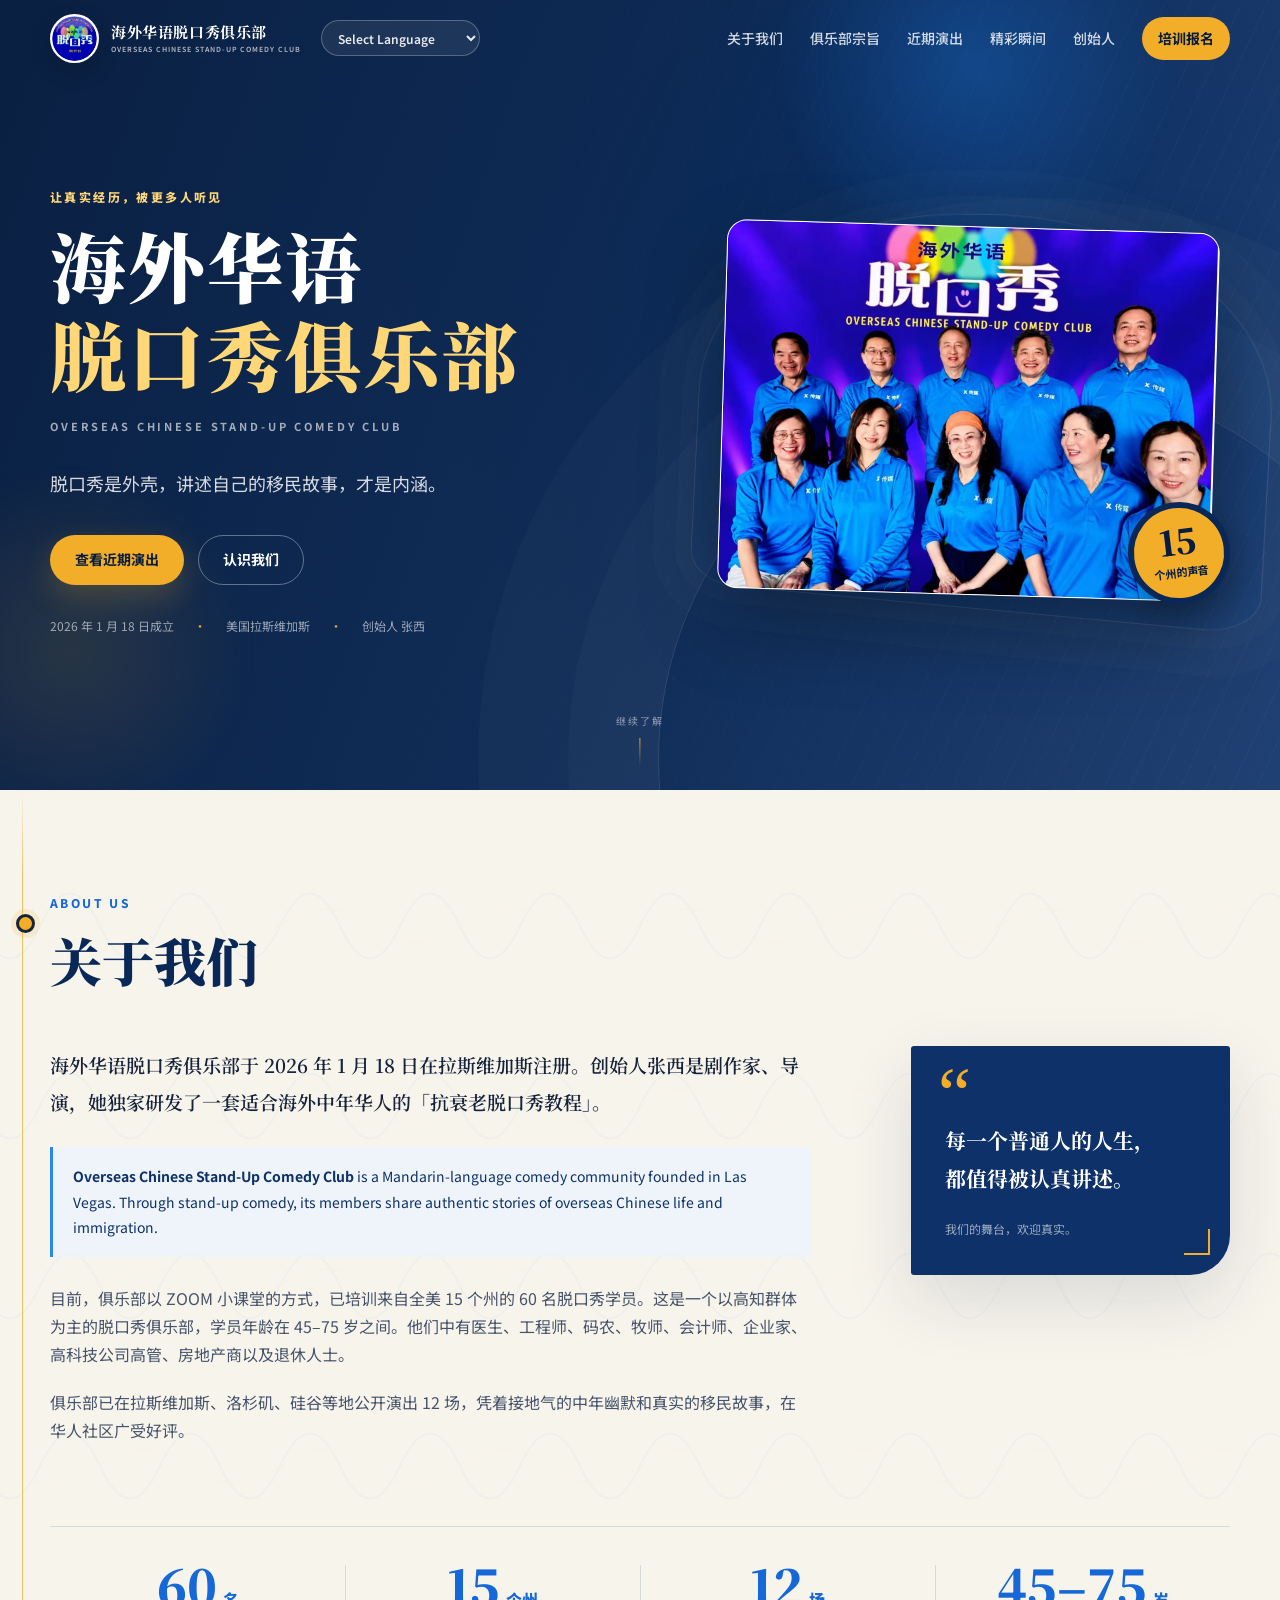
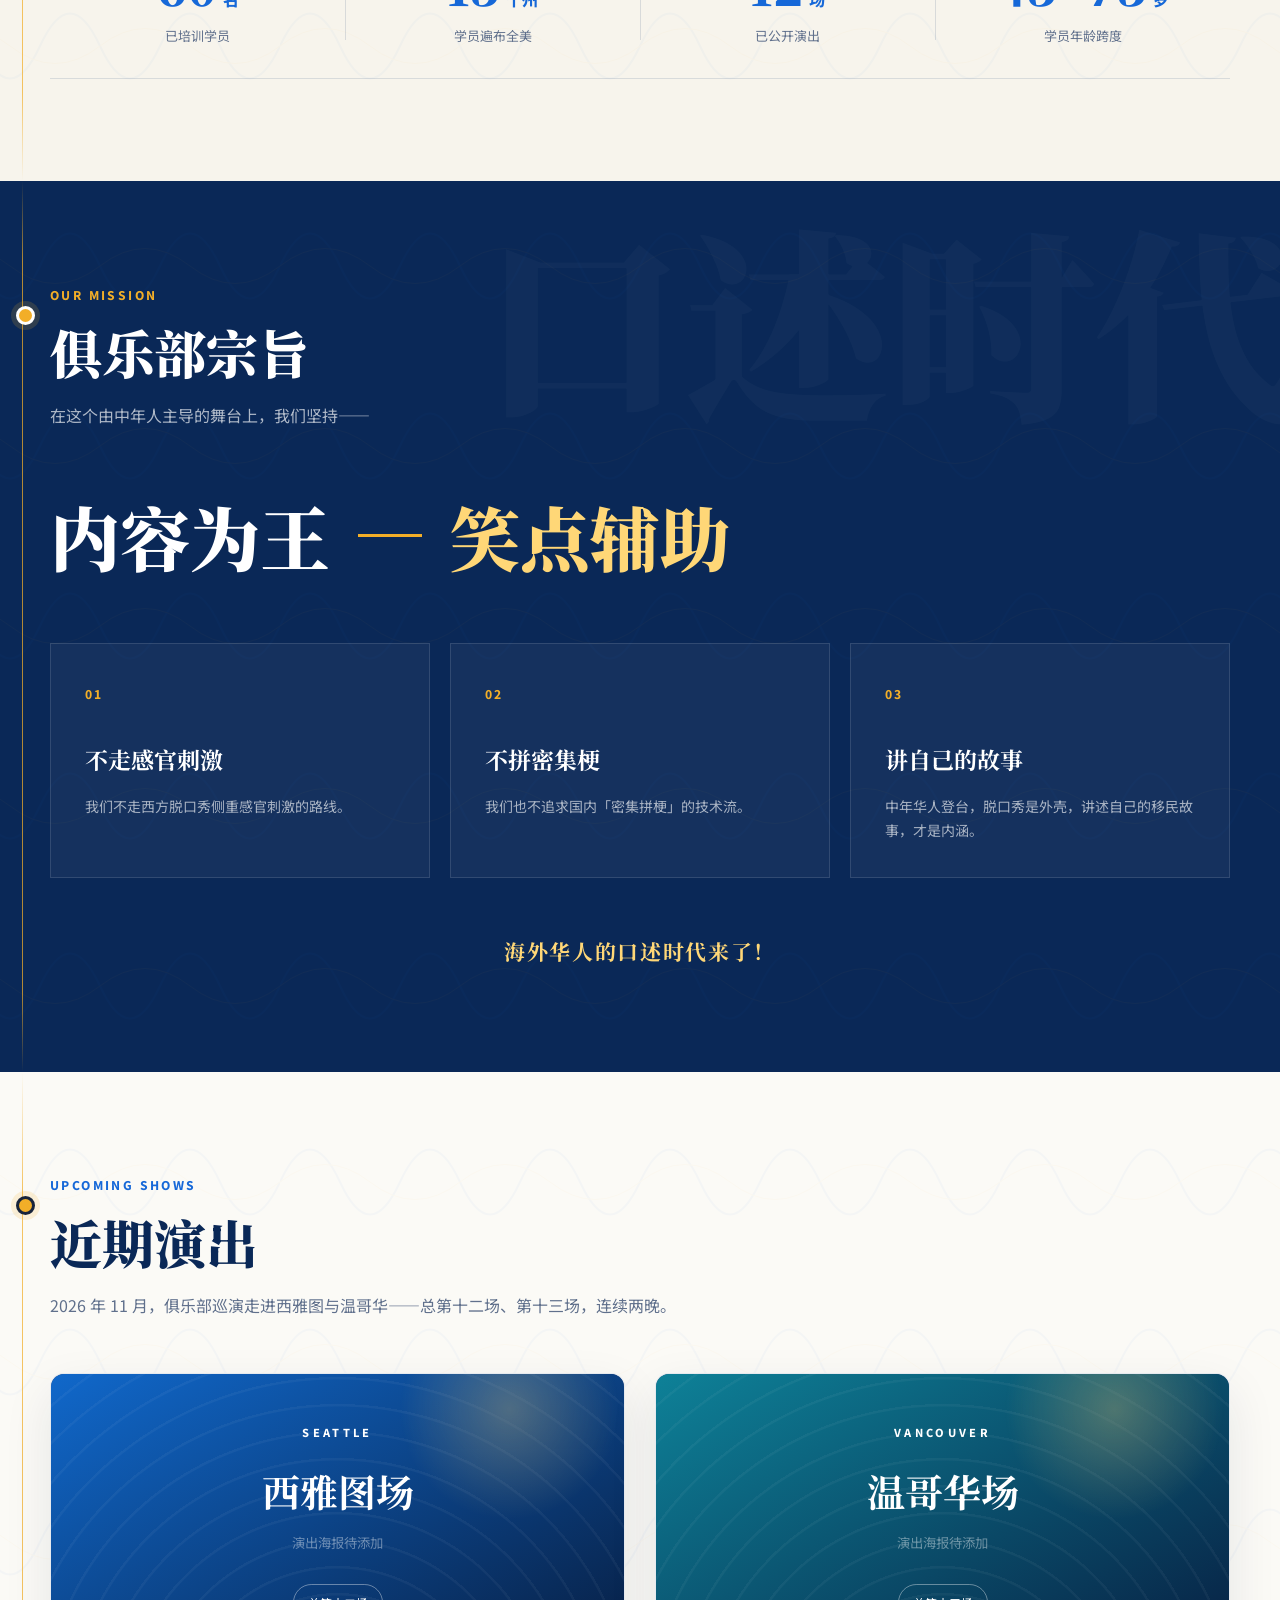
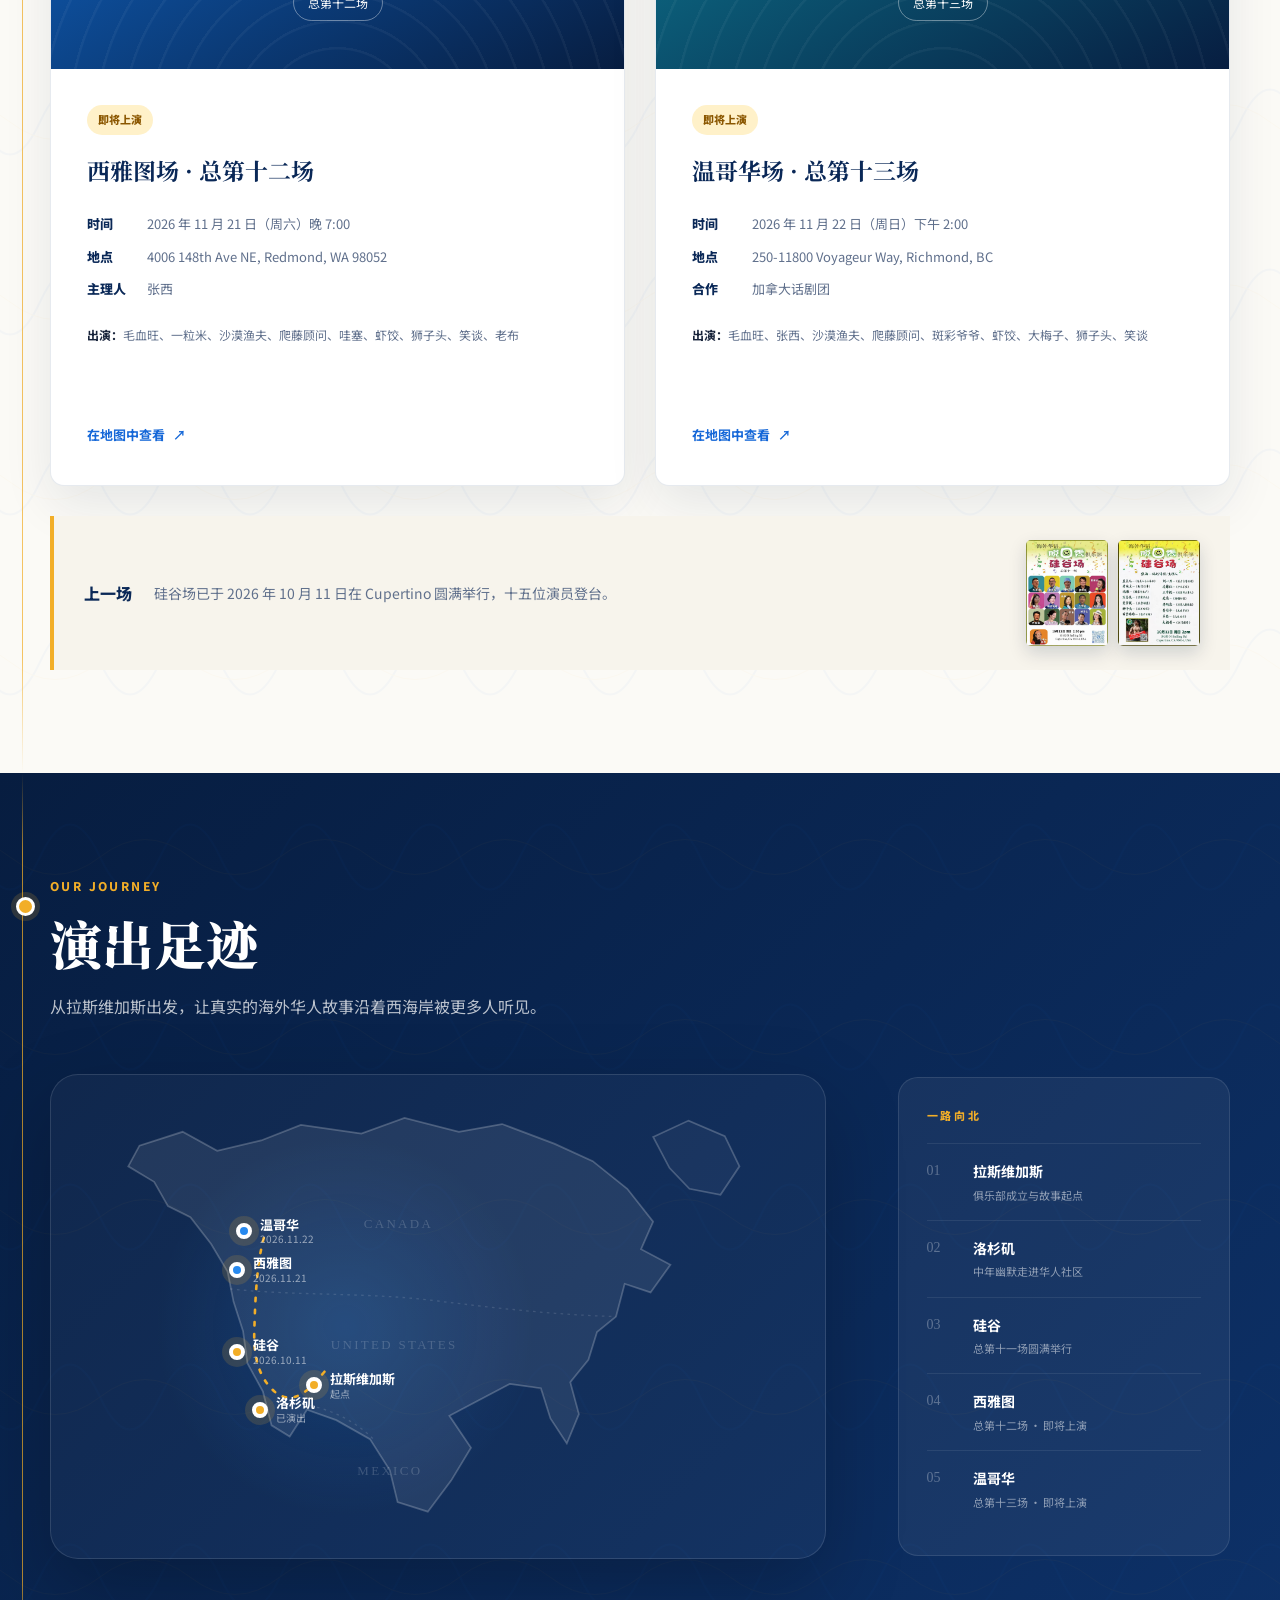
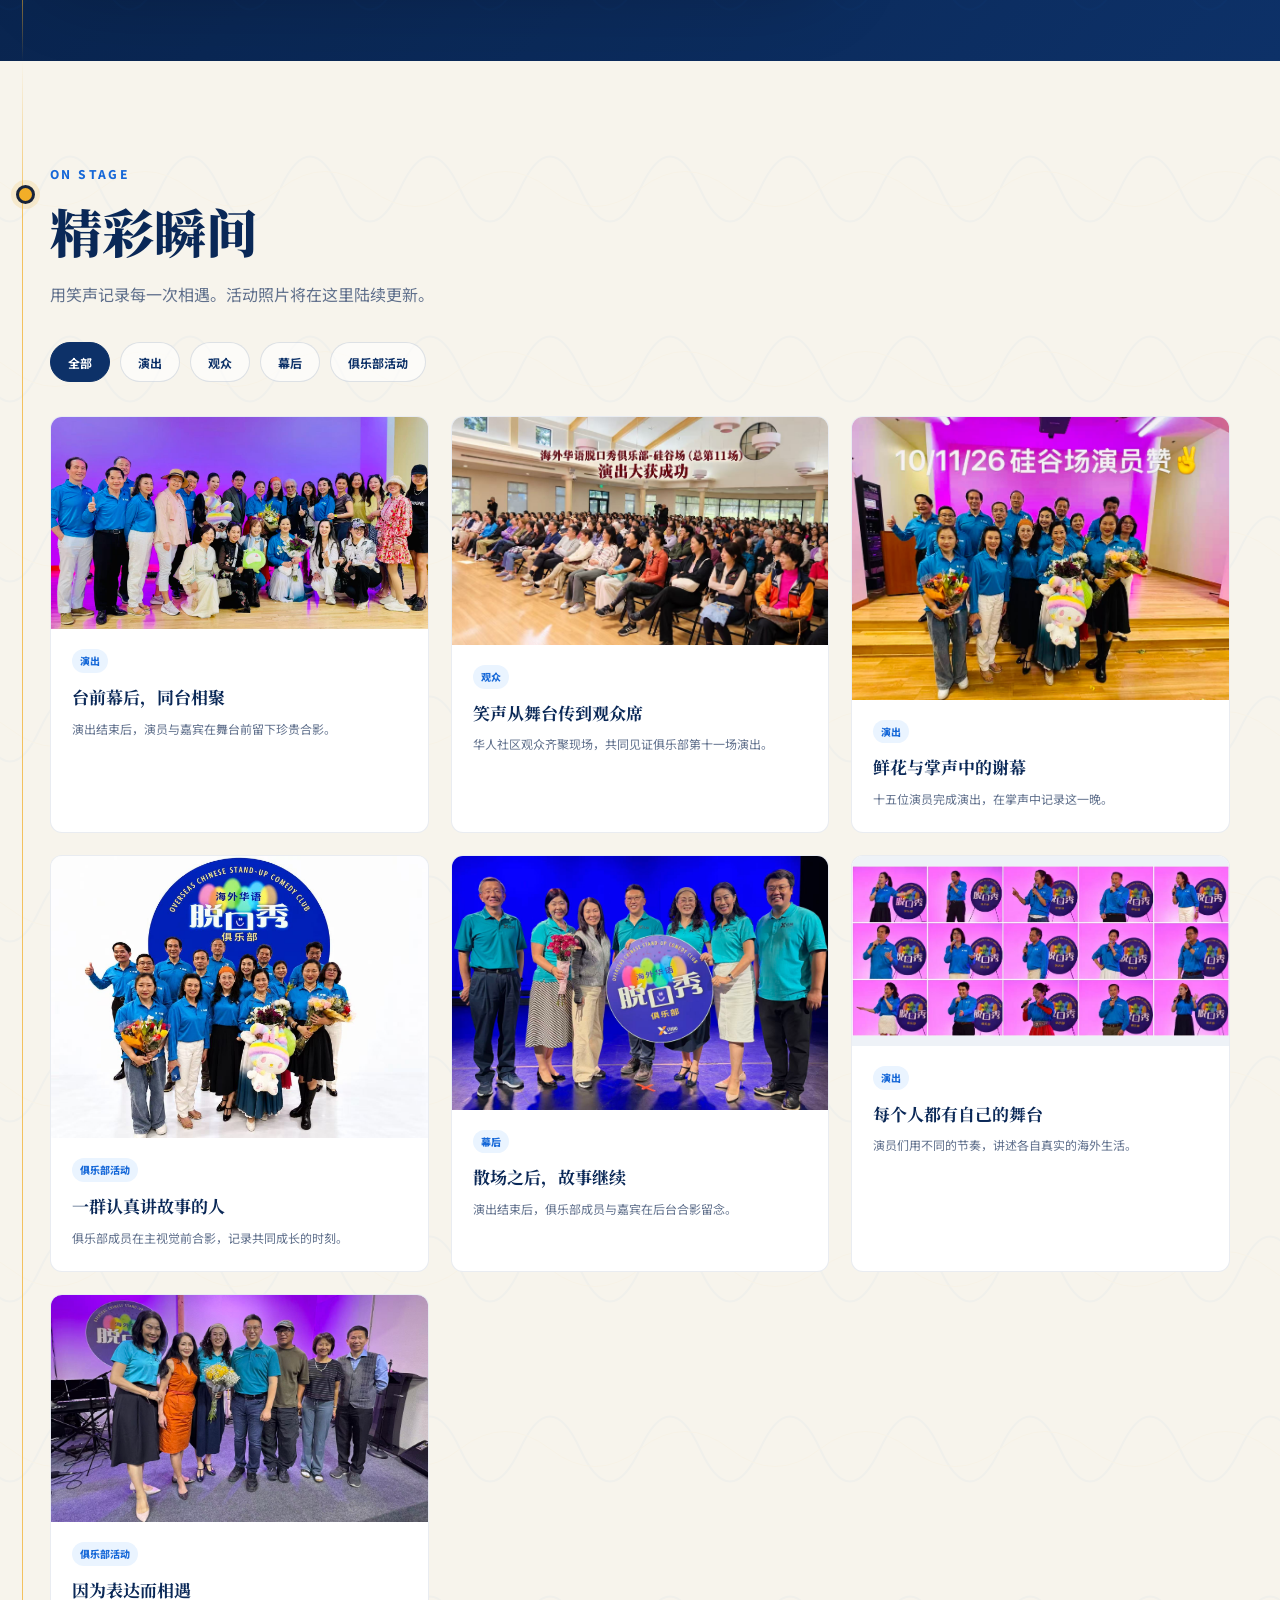
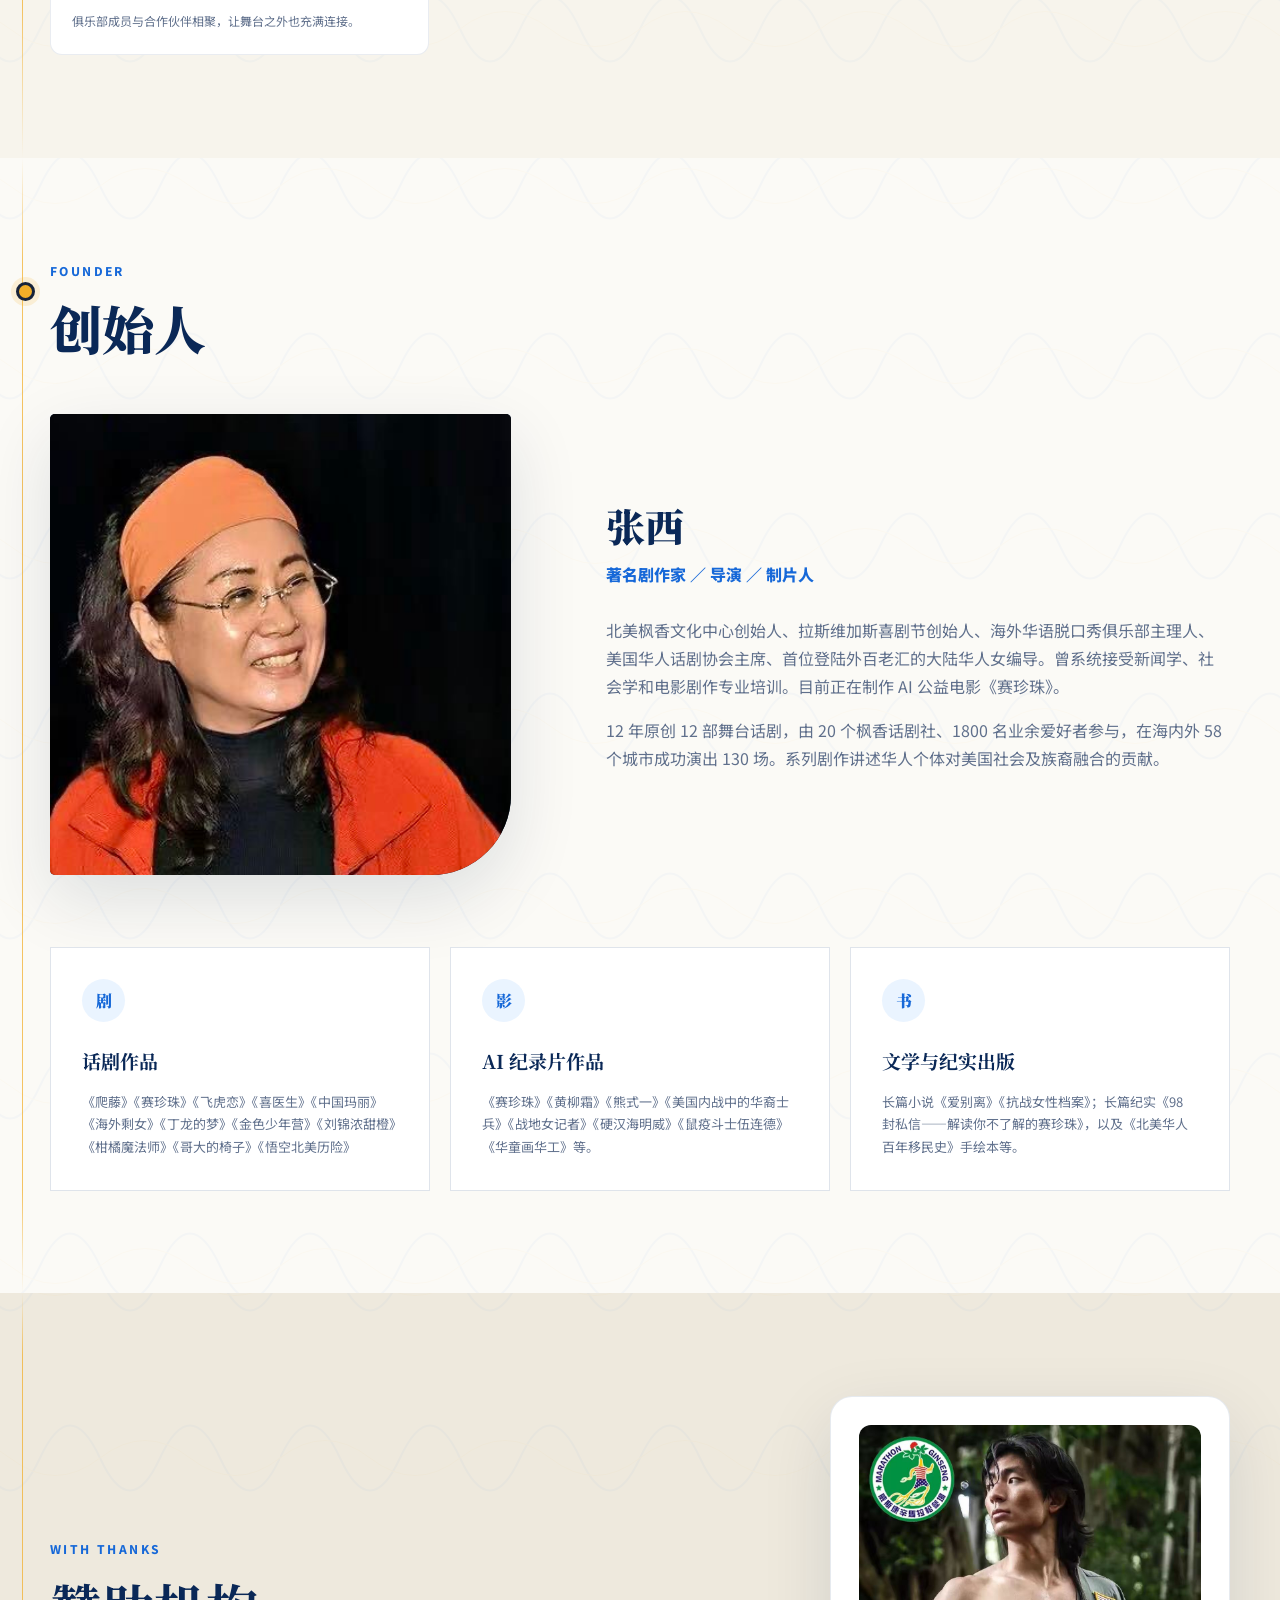
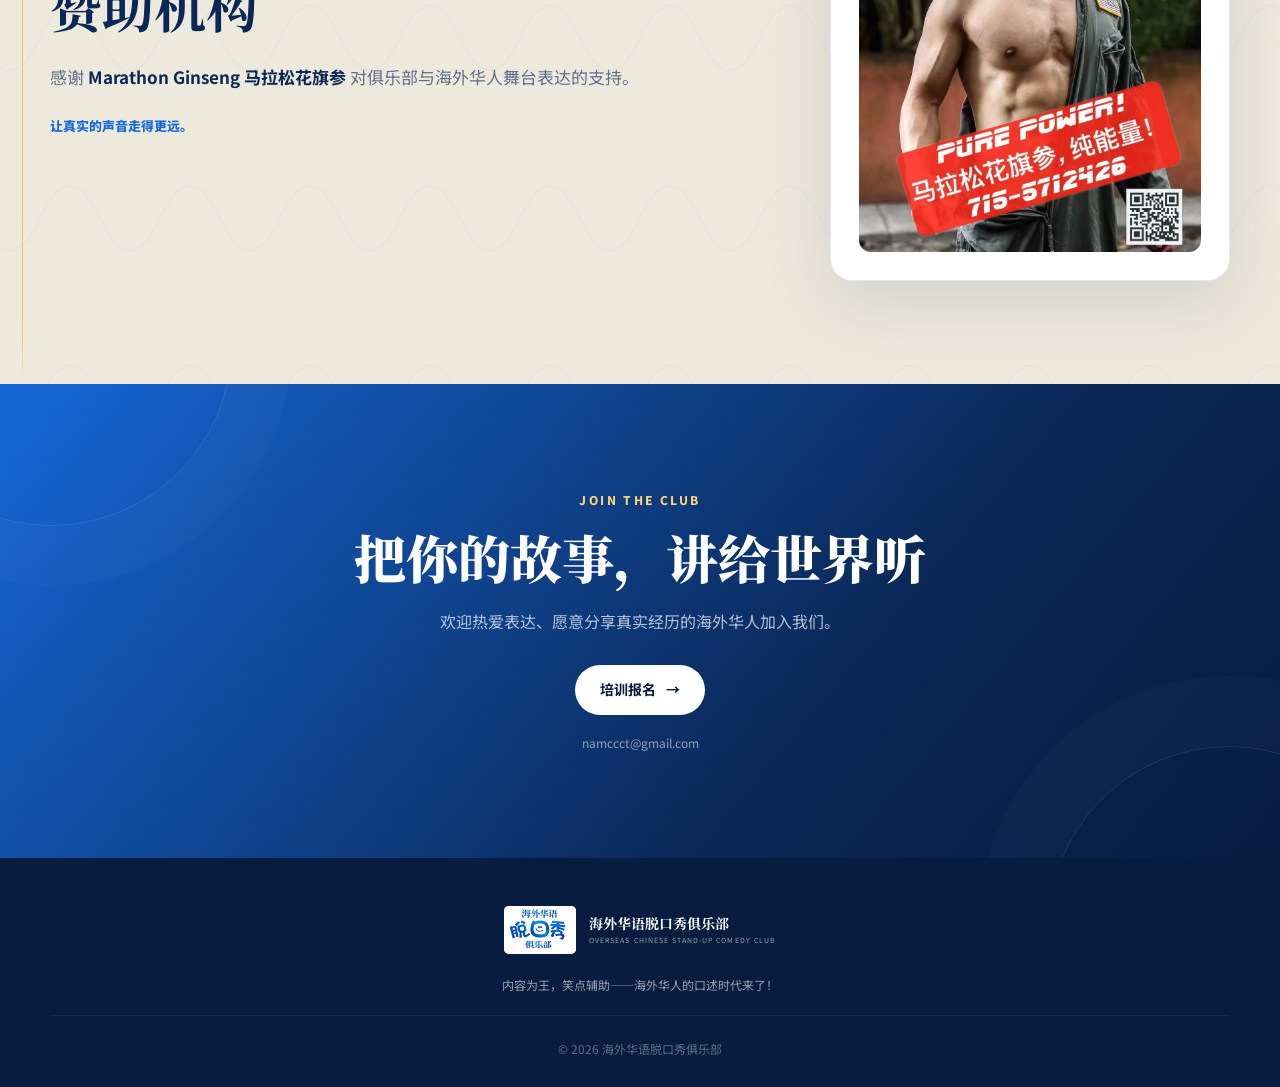
==== index.html @ eebfc8a7 "Connect registration form to Google Sheets" ====
<!doctype html>
<html lang="zh-CN">
  <head>
    <meta charset="UTF-8" />
    <meta name="viewport" content="width=device-width, initial-scale=1.0" />
    <meta
      name="description"
      content="海外华语脱口秀俱乐部（Overseas Chinese Stand-Up Comedy Club）官方网站。内容为王，笑点辅助，通过华语脱口秀讲述海外华人的真实移民故事。"
    />
    <meta name="robots" content="index, follow, max-image-preview:large, max-snippet:-1, max-video-preview:-1" />
    <meta name="googlebot" content="index, follow" />
    <meta name="theme-color" content="#0d3168" />
    <title>海外华语脱口秀俱乐部 | Overseas Chinese Stand-Up Comedy Club</title>
    <link rel="canonical" href="https://cathylixi.github.io/overseas-chinese-comedy-club/" />
    <link rel="alternate" hreflang="zh-Hans" href="https://cathylixi.github.io/overseas-chinese-comedy-club/" />
    <link rel="alternate" hreflang="en" href="https://cathylixi.github.io/overseas-chinese-comedy-club/en/" />
    <link rel="alternate" hreflang="x-default" href="https://cathylixi.github.io/overseas-chinese-comedy-club/" />
    <link
      rel="sitemap"
      type="application/xml"
      title="Sitemap"
      href="https://cathylixi.github.io/overseas-chinese-comedy-club/sitemap.xml"
    />
    <meta property="og:type" content="website" />
    <meta property="og:locale" content="zh_CN" />
    <meta property="og:locale:alternate" content="en_US" />
    <meta property="og:site_name" content="海外华语脱口秀俱乐部" />
    <meta property="og:title" content="海外华语脱口秀俱乐部 | Overseas Chinese Stand-Up Comedy Club" />
    <meta
      property="og:description"
      content="海外华语脱口秀俱乐部官方网站——用华语脱口秀讲述海外华人的真实移民故事。"
    />
    <meta property="og:url" content="https://cathylixi.github.io/overseas-chinese-comedy-club/" />
    <meta name="twitter:card" content="summary" />
    <meta name="twitter:title" content="海外华语脱口秀俱乐部 | Overseas Chinese Stand-Up Comedy Club" />
    <meta
      name="twitter:description"
      content="海外华语脱口秀俱乐部官方网站——用华语脱口秀讲述海外华人的真实移民故事。"
    />
    <script type="application/ld+json">
      {
        "@context": "https://schema.org",
        "@graph": [
          {
            "@type": "Organization",
            "@id": "https://cathylixi.github.io/overseas-chinese-comedy-club/#organization",
            "name": "海外华语脱口秀俱乐部",
            "alternateName": "Overseas Chinese Stand-Up Comedy Club",
            "url": "https://cathylixi.github.io/overseas-chinese-comedy-club/",
            "email": "namccct@gmail.com",
            "foundingDate": "2026-01-18",
            "founder": {
              "@type": "Person",
              "name": "张西"
            },
            "foundingLocation": {
              "@type": "Place",
              "name": "Las Vegas, Nevada, United States"
            },
            "description": "海外华语脱口秀俱乐部通过华语脱口秀讲述海外华人的真实移民故事。"
          },
          {
            "@type": "WebPage",
            "@id": "https://cathylixi.github.io/overseas-chinese-comedy-club/#webpage",
            "url": "https://cathylixi.github.io/overseas-chinese-comedy-club/",
            "name": "海外华语脱口秀俱乐部 | Overseas Chinese Stand-Up Comedy Club",
            "description": "海外华语脱口秀俱乐部官方网站。内容为王，笑点辅助，通过华语脱口秀讲述海外华人的真实移民故事。",
            "inLanguage": ["zh-CN", "en"],
            "datePublished": "2026-11-07",
            "dateModified": "2026-11-07",
            "about": {
              "@id": "https://cathylixi.github.io/overseas-chinese-comedy-club/#organization"
            }
          }
        ]
      }
    </script>
    <link rel="preconnect" href="https://fonts.googleapis.com" />
    <link rel="preconnect" href="https://fonts.gstatic.com" crossorigin />
    <link
      href="https://fonts.googleapis.com/css2?family=Noto+Sans+SC:wght@400;500;600;700;800&family=Noto+Serif+SC:wght@600;700;900&display=swap"
      rel="stylesheet"
    />
    <link rel="stylesheet" href="styles.css" />
    <script src="script.js" defer></script>
  </head>
  <body class="page-zh" data-language="zh">
    <a class="skip-link" href="#main">跳到主要内容</a>

    <header class="site-header" id="top">
      <div class="nav-wrap">
        <div class="nav-left">
          <a class="brand" href="#top" aria-label="返回首页">
            <img class="brand-logo" src="assets/images/logo-round.jpg" alt="" />
            <span class="brand-copy">
              <strong>海外华语脱口秀俱乐部</strong>
              <small>OVERSEAS CHINESE STAND-UP COMEDY CLUB</small>
            </span>
          </a>
          <label class="language-picker">
            <span class="sr-only">选择语言</span>
            <select
              id="language-select"
              aria-label="选择语言"
              data-zh-url="./"
              data-en-url="./en/"
            >
              <option value="" selected disabled>Select Language</option>
              <option value="zh">中文</option>
              <option value="en">English</option>
            </select>
          </label>
        </div>

        <button class="menu-toggle" type="button" aria-expanded="false" aria-controls="site-nav">
          <span class="sr-only">打开导航</span>
          <span></span><span></span><span></span>
        </button>

        <nav id="site-nav" class="site-nav" aria-label="主导航">
          <a href="#about">关于我们</a>
          <a href="#mission">俱乐部宗旨</a>
          <a href="#shows">近期演出</a>
          <a href="#moments">精彩瞬间</a>
          <a href="#founder">创始人</a>
          <a class="nav-cta" href="#training" data-training-dialog>培训报名</a>
        </nav>
      </div>
    </header>

    <main id="main">
      <section class="hero" aria-labelledby="hero-title">
        <div class="hero-glow hero-glow-one"></div>
        <div class="hero-glow hero-glow-two"></div>
        <div class="hero-inner">
          <div class="hero-copy reveal">
            <p class="eyebrow">让真实经历，被更多人听见</p>
            <h1 id="hero-title">海外华语<br /><span>脱口秀俱乐部</span></h1>
            <p class="hero-en" lang="en">OVERSEAS CHINESE STAND-UP COMEDY CLUB</p>
            <p class="hero-lead">
              脱口秀是外壳，讲述自己的移民故事，才是内涵。
            </p>
            <div class="hero-actions">
              <a class="button button-primary" href="#shows">查看近期演出</a>
              <a class="button button-ghost" href="#about">认识我们</a>
            </div>
            <ul class="hero-meta" aria-label="俱乐部概况">
              <li>2026 年 1 月 18 日成立</li>
              <li>美国拉斯维加斯</li>
              <li>创始人 张西</li>
            </ul>
          </div>

          <div class="hero-visual reveal">
            <div class="stage-lines" aria-hidden="true"></div>
            <img
              class="hero-photo"
              src="assets/images/hero-team.jpg"
              alt="海外华语脱口秀俱乐部成员合影"
              fetchpriority="high"
            />
            <div class="hero-sticker" aria-hidden="true">
              <span>15</span>
              <small>个州的声音</small>
            </div>
          </div>
        </div>
        <a class="scroll-cue" href="#about" aria-label="向下阅读">
          <span>继续了解</span><i aria-hidden="true"></i>
        </a>
      </section>

      <section class="section about" id="about" aria-labelledby="about-title">
        <div class="section-inner">
          <div class="section-heading reveal">
            <p class="kicker">ABOUT US</p>
            <h2 id="about-title">关于我们</h2>
          </div>
          <div class="about-layout">
            <div class="about-copy reveal">
              <p class="lead-paragraph">
                海外华语脱口秀俱乐部于 2026 年 1 月 18 日在拉斯维加斯注册。创始人张西是剧作家、导演，她独家研发了一套适合海外中年华人的「抗衰老脱口秀教程」。
              </p>
              <p class="about-english" lang="en">
                <strong>Overseas Chinese Stand-Up Comedy Club</strong> is a Mandarin-language comedy community founded in Las Vegas. Through stand-up comedy, its members share authentic stories of overseas Chinese life and immigration.
              </p>
              <p>
                目前，俱乐部以 ZOOM 小课堂的方式，已培训来自全美 15 个州的 60 名脱口秀学员。这是一个以高知群体为主的脱口秀俱乐部，学员年龄在 45–75 岁之间。他们中有医生、工程师、码农、牧师、会计师、企业家、高科技公司高管、房地产商以及退休人士。
              </p>
              <p>
                俱乐部已在拉斯维加斯、洛杉矶、硅谷等地公开演出 12 场，凭着接地气的中年幽默和真实的移民故事，在华人社区广受好评。
              </p>
            </div>
            <aside class="about-note reveal">
              <span class="quote-mark" aria-hidden="true">“</span>
              <p>每一个普通人的人生，<br />都值得被认真讲述。</p>
              <span>我们的舞台，欢迎真实。</span>
            </aside>
          </div>

          <div class="stats-grid">
            <article class="stat-card reveal">
              <strong data-count="60">60</strong><span>名</span>
              <p>已培训学员</p>
            </article>
            <article class="stat-card reveal">
              <strong data-count="15">15</strong><span>个州</span>
              <p>学员遍布全美</p>
            </article>
            <article class="stat-card reveal">
              <strong data-count="12">12</strong><span>场</span>
              <p>已公开演出</p>
            </article>
            <article class="stat-card reveal">
              <strong>45–75</strong><span>岁</span>
              <p>学员年龄跨度</p>
            </article>
          </div>
        </div>
      </section>

      <section class="section mission" id="mission" aria-labelledby="mission-title">
        <div class="section-inner">
          <div class="section-heading section-heading-light reveal">
            <p class="kicker">OUR MISSION</p>
            <h2 id="mission-title">俱乐部宗旨</h2>
            <p>在这个由中年人主导的舞台上，我们坚持——</p>
          </div>
          <div class="mission-statement reveal">
            <span>内容为王</span><i aria-hidden="true"></i><span>笑点辅助</span>
          </div>
          <div class="principles-grid">
            <article class="principle reveal">
              <span class="principle-no">01</span>
              <h3>不走感官刺激</h3>
              <p>我们不走西方脱口秀侧重感官刺激的路线。</p>
            </article>
            <article class="principle reveal">
              <span class="principle-no">02</span>
              <h3>不拼密集梗</h3>
              <p>我们也不追求国内「密集拼梗」的技术流。</p>
            </article>
            <article class="principle reveal">
              <span class="principle-no">03</span>
              <h3>讲自己的故事</h3>
              <p>中年华人登台，脱口秀是外壳，讲述自己的移民故事，才是内涵。</p>
            </article>
          </div>
          <p class="mission-signoff reveal">海外华人的口述时代来了！</p>
        </div>
      </section>

      <section class="section shows" id="shows" aria-labelledby="shows-title">
        <div class="section-inner">
          <div class="section-heading reveal">
            <p class="kicker">UPCOMING SHOWS</p>
            <h2 id="shows-title">近期演出</h2>
            <p>2026 年 11 月，俱乐部巡演走进西雅图与温哥华——总第十二场、第十三场，连续两晚。</p>
          </div>

          <div class="shows-grid">
            <article class="show-card reveal">
              <div class="show-poster photo-placeholder">
                <span class="show-city">SEATTLE</span>
                <strong>西雅图场</strong>
                <small>演出海报待添加</small>
                <span class="show-number">总第十二场</span>
              </div>
              <div class="show-content">
                <span class="status-badge">即将上演</span>
                <h3>西雅图场 · 总第十二场</h3>
                <dl class="event-details">
                  <div><dt>时间</dt><dd>2026 年 11 月 21 日（周六）晚 7:00</dd></div>
                  <div><dt>地点</dt><dd>4006 148th Ave NE, Redmond, WA 98052</dd></div>
                  <div><dt>主理人</dt><dd>张西</dd></div>
                </dl>
                <p class="cast-list"><strong>出演：</strong>毛血旺、一粒米、沙漠渔夫、爬藤顾问、哇塞、虾饺、狮子头、笑谈、老布</p>
                <a
                  class="text-link"
                  href="https://www.google.com/maps/search/?api=1&query=4006%20148th%20Ave%20NE%2C%20Redmond%2C%20WA%2098052"
                  target="_blank"
                  rel="noreferrer"
                >在地图中查看 <span aria-hidden="true">↗</span></a>
              </div>
            </article>

            <article class="show-card reveal">
              <div class="show-poster photo-placeholder show-poster-alt">
                <span class="show-city">VANCOUVER</span>
                <strong>温哥华场</strong>
                <small>演出海报待添加</small>
                <span class="show-number">总第十三场</span>
              </div>
              <div class="show-content">
                <span class="status-badge">即将上演</span>
                <h3>温哥华场 · 总第十三场</h3>
                <dl class="event-details">
                  <div><dt>时间</dt><dd>2026 年 11 月 22 日（周日）下午 2:00</dd></div>
                  <div><dt>地点</dt><dd>250-11800 Voyageur Way, Richmond, BC</dd></div>
                  <div><dt>合作</dt><dd>加拿大话剧团</dd></div>
                </dl>
                <p class="cast-list"><strong>出演：</strong>毛血旺、张西、沙漠渔夫、爬藤顾问、斑彩爷爷、虾饺、大梅子、狮子头、笑谈</p>
                <a
                  class="text-link"
                  href="https://www.google.com/maps/search/?api=1&query=250-11800%20Voyageur%20Way%2C%20Richmond%2C%20BC"
                  target="_blank"
                  rel="noreferrer"
                >在地图中查看 <span aria-hidden="true">↗</span></a>
              </div>
            </article>
          </div>

          <div class="previous-show reveal">
            <div class="previous-show-copy">
              <span>上一场</span>
              <p>硅谷场已于 2026 年 10 月 11 日在 Cupertino 圆满举行，十五位演员登台。</p>
            </div>
            <div class="previous-show-posters" aria-label="硅谷场演出海报">
              <img src="assets/images/poster-silicon-valley-cast.jpg" alt="硅谷场演员阵容海报" loading="lazy" />
              <img src="assets/images/poster-silicon-valley-program.jpg" alt="硅谷场节目单海报" loading="lazy" />
            </div>
          </div>
        </div>
      </section>

      <section class="section tour-map" id="cities" aria-labelledby="cities-title">
        <div class="section-inner">
          <div class="section-heading reveal">
            <p class="kicker">OUR JOURNEY</p>
            <h2 id="cities-title">演出足迹</h2>
            <p>从拉斯维加斯出发，让真实的海外华人故事沿着西海岸被更多人听见。</p>
          </div>
          <div class="tour-map-layout">
            <div class="map-surface reveal" role="img" aria-label="北美地图上的俱乐部演出城市：拉斯维加斯、洛杉矶、硅谷、西雅图和温哥华">
              <svg viewBox="0 0 800 520" aria-hidden="true">
                <path class="map-land map-land-main" d="M72 96 L42 78 L55 54 L105 38 L145 60 L196 48 L242 30 L312 40 L362 22 L425 38 L475 29 L536 52 L580 72 L620 104 L650 142 L636 174 L670 192 L647 224 L617 214 L607 252 L585 270 L575 302 L554 328 L564 365 L550 399 L531 370 L520 335 L484 330 L448 349 L414 367 L439 404 L416 442 L389 478 L354 467 L345 430 L322 394 L283 372 L249 360 L229 391 L208 378 L198 339 L180 306 L175 269 L164 235 L157 200 L138 168 L114 137 L88 124 Z" />
                <path class="map-land map-land-island" d="M650 44 L691 25 L733 43 L750 78 L728 111 L692 104 L669 80 Z" />
                <path class="map-border" d="M160 220 C235 228 316 224 392 233 C467 242 535 250 607 252" />
                <path class="map-border" d="M229 352 C274 355 306 374 326 394" />
                <text class="map-country-label" x="355" y="150">CANADA</text>
                <text class="map-country-label" x="350" y="290">UNITED STATES</text>
                <text class="map-country-label" x="345" y="435">MEXICO</text>
                <path class="map-route" d="M199 161 C191 190 189 231 188 270 C187 302 195 326 214 341 C235 355 252 337 270 315" />
              </svg>
              <span class="map-pin map-pin-done" style="--x: 34%; --y: 63%;"><i></i><b>拉斯维加斯</b><small>起点</small></span>
              <span class="map-pin map-pin-done" style="--x: 27%; --y: 68%;"><i></i><b>洛杉矶</b><small>已演出</small></span>
              <span class="map-pin map-pin-done" style="--x: 24%; --y: 56%;"><i></i><b>硅谷</b><small>2026.10.11</small></span>
              <span class="map-pin map-pin-next" style="--x: 24%; --y: 39%;"><i></i><b>西雅图</b><small>2026.11.21</small></span>
              <span class="map-pin map-pin-next" style="--x: 25%; --y: 31%;"><i></i><b>温哥华</b><small>2026.11.22</small></span>
            </div>
            <div class="city-list reveal">
              <p class="city-list-label">一路向北</p>
              <ol>
                <li><span>01</span><div><strong>拉斯维加斯</strong><small>俱乐部成立与故事起点</small></div></li>
                <li><span>02</span><div><strong>洛杉矶</strong><small>中年幽默走进华人社区</small></div></li>
                <li><span>03</span><div><strong>硅谷</strong><small>总第十一场圆满举行</small></div></li>
                <li><span>04</span><div><strong>西雅图</strong><small>总第十二场 · 即将上演</small></div></li>
                <li><span>05</span><div><strong>温哥华</strong><small>总第十三场 · 即将上演</small></div></li>
              </ol>
            </div>
          </div>
        </div>
      </section>

      <section class="section moments" id="moments" aria-labelledby="moments-title">
        <div class="section-inner">
          <div class="section-heading reveal">
            <p class="kicker">ON STAGE</p>
            <h2 id="moments-title">精彩瞬间</h2>
            <p>用笑声记录每一次相遇。活动照片将在这里陆续更新。</p>
          </div>
          <div class="gallery-filters reveal" role="toolbar" aria-label="筛选活动照片">
            <button class="gallery-filter active" type="button" data-filter="all" aria-pressed="true">全部</button>
            <button class="gallery-filter" type="button" data-filter="show" aria-pressed="false">演出</button>
            <button class="gallery-filter" type="button" data-filter="audience" aria-pressed="false">观众</button>
            <button class="gallery-filter" type="button" data-filter="behind" aria-pressed="false">幕后</button>
            <button class="gallery-filter" type="button" data-filter="community" aria-pressed="false">俱乐部活动</button>
          </div>
          <div class="gallery-grid" aria-label="俱乐部活动照片">
            <button class="gallery-card reveal" type="button" data-category="show" aria-label="查看演员与嘉宾大合影">
              <span class="gallery-media"><img src="assets/images/moment-full-cast.jpg" alt="俱乐部演员与嘉宾大合影" loading="lazy" /><span class="gallery-hover"><b>硅谷场 · 2026.10.11</b><small>查看大图 ＋</small></span></span>
              <span class="gallery-caption"><em>演出</em><strong>台前幕后，同台相聚</strong><small>演出结束后，演员与嘉宾在舞台前留下珍贵合影。</small></span>
            </button>
            <button class="gallery-card reveal" type="button" data-category="audience" aria-label="查看硅谷场现场观众">
              <span class="gallery-media"><img src="assets/images/moment-audience.jpg" alt="硅谷场现场观众" loading="lazy" /><span class="gallery-hover"><b>硅谷场 · 2026.10.11</b><small>查看大图 ＋</small></span></span>
              <span class="gallery-caption"><em>观众</em><strong>笑声从舞台传到观众席</strong><small>华人社区观众齐聚现场，共同见证俱乐部第十一场演出。</small></span>
            </button>
            <button class="gallery-card reveal" type="button" data-category="show" aria-label="查看硅谷场谢幕合影">
              <span class="gallery-media"><img src="assets/images/moment-curtain-call.jpg" alt="硅谷场演出谢幕合影" loading="lazy" /><span class="gallery-hover"><b>硅谷场 · 2026.10.11</b><small>查看大图 ＋</small></span></span>
              <span class="gallery-caption"><em>演出</em><strong>鲜花与掌声中的谢幕</strong><small>十五位演员完成演出，在掌声中记录这一晚。</small></span>
            </button>
            <button class="gallery-card reveal" type="button" data-category="community" aria-label="查看俱乐部成员合影">
              <span class="gallery-media"><img src="assets/images/moment-team-cutout.jpg" alt="俱乐部演员合影" loading="lazy" /><span class="gallery-hover"><b>硅谷场 · 2026.10.11</b><small>查看大图 ＋</small></span></span>
              <span class="gallery-caption"><em>俱乐部活动</em><strong>一群认真讲故事的人</strong><small>俱乐部成员在主视觉前合影，记录共同成长的时刻。</small></span>
            </button>
            <button class="gallery-card reveal" type="button" data-category="behind" aria-label="查看俱乐部成员与嘉宾合影">
              <span class="gallery-media"><img src="assets/images/moment-stage-guests.jpg" alt="俱乐部成员与舞台嘉宾合影" loading="lazy" /><span class="gallery-hover"><b>硅谷场 · 2026.10.11</b><small>查看大图 ＋</small></span></span>
              <span class="gallery-caption"><em>幕后</em><strong>散场之后，故事继续</strong><small>演出结束后，俱乐部成员与嘉宾在后台合影留念。</small></span>
            </button>
            <button class="gallery-card reveal" type="button" data-category="show" aria-label="查看硅谷场演员舞台风采拼图">
              <span class="gallery-media"><img src="assets/images/moment-performer-grid.jpg" alt="硅谷场演员舞台风采拼图" loading="lazy" /><span class="gallery-hover"><b>硅谷场 · 2026.10.11</b><small>查看大图 ＋</small></span></span>
              <span class="gallery-caption"><em>演出</em><strong>每个人都有自己的舞台</strong><small>演员们用不同的节奏，讲述各自真实的海外生活。</small></span>
            </button>
            <button class="gallery-card reveal" type="button" data-category="community" aria-label="查看俱乐部成员活动合影">
              <span class="gallery-media"><img src="assets/images/moment-community.jpg" alt="俱乐部成员活动合影" loading="lazy" /><span class="gallery-hover"><b>硅谷场 · 2026.10.11</b><small>查看大图 ＋</small></span></span>
              <span class="gallery-caption"><em>俱乐部活动</em><strong>因为表达而相遇</strong><small>俱乐部成员与合作伙伴相聚，让舞台之外也充满连接。</small></span>
            </button>
          </div>
        </div>
      </section>

      <section class="section founder" id="founder" aria-labelledby="founder-title">
        <div class="section-inner">
          <div class="section-heading reveal">
            <p class="kicker">FOUNDER</p>
            <h2 id="founder-title">创始人</h2>
          </div>

          <div class="founder-profile">
            <div class="founder-photo reveal">
              <img src="assets/images/founder-zhang-xi.jpg" alt="海外华语脱口秀俱乐部创始人张西" loading="lazy" />
            </div>
            <div class="founder-copy reveal">
              <p class="founder-name">张西</p>
              <p class="founder-role">著名剧作家 ／ 导演 ／ 制片人</p>
              <p>
                北美枫香文化中心创始人、拉斯维加斯喜剧节创始人、海外华语脱口秀俱乐部主理人、美国华人话剧协会主席、首位登陆外百老汇的大陆华人女编导。曾系统接受新闻学、社会学和电影剧作专业培训。目前正在制作 AI 公益电影《赛珍珠》。
              </p>
              <p>
                12 年原创 12 部舞台话剧，由 20 个枫香话剧社、1800 名业余爱好者参与，在海内外 58 个城市成功演出 130 场。系列剧作讲述华人个体对美国社会及族裔融合的贡献。
              </p>
            </div>
          </div>

          <div class="works-grid">
            <article class="work-card reveal">
              <span class="work-icon" aria-hidden="true">剧</span>
              <h3>话剧作品</h3>
              <p>《爬藤》《赛珍珠》《飞虎恋》《喜医生》《中国玛丽》《海外剩女》《丁龙的梦》《金色少年营》《刘锦浓甜橙》《柑橘魔法师》《哥大的椅子》《悟空北美历险》</p>
            </article>
            <article class="work-card reveal">
              <span class="work-icon" aria-hidden="true">影</span>
              <h3>AI 纪录片作品</h3>
              <p>《赛珍珠》《黄柳霜》《熊式一》《美国内战中的华裔士兵》《战地女记者》《硬汉海明威》《鼠疫斗士伍连德》《华童画华工》等。</p>
            </article>
            <article class="work-card reveal">
              <span class="work-icon" aria-hidden="true">书</span>
              <h3>文学与纪实出版</h3>
              <p>长篇小说《爱别离》《抗战女性档案》；长篇纪实《98 封私信——解读你不了解的赛珍珠》，以及《北美华人百年移民史》手绘本等。</p>
            </article>
          </div>
        </div>
      </section>

      <section class="section sponsors" id="sponsors" aria-labelledby="sponsors-title">
        <div class="section-inner sponsor-layout">
          <div class="sponsor-copy reveal">
            <p class="kicker">WITH THANKS</p>
            <h2 id="sponsors-title">赞助机构</h2>
            <p>感谢 <strong>Marathon Ginseng 马拉松花旗参</strong> 对俱乐部与海外华人舞台表达的支持。</p>
            <span>让真实的声音走得更远。</span>
          </div>
          <div class="sponsor-visual reveal">
            <img src="assets/images/sponsor-marathon-ginseng.jpg" alt="Marathon Ginseng 马拉松花旗参赞助图片" loading="lazy" />
          </div>
        </div>
      </section>

      <section class="cta-section" aria-labelledby="cta-title">
        <div class="cta-inner reveal">
          <p class="kicker">JOIN THE CLUB</p>
          <h2 id="cta-title">把你的故事，讲给世界听</h2>
          <p>欢迎热爱表达、愿意分享真实经历的海外华人加入我们。</p>
          <a class="button button-light" href="#training" data-training-dialog>
            培训报名 <span aria-hidden="true">→</span>
          </a>
          <a class="cta-email" href="mailto:namccct@gmail.com">namccct@gmail.com</a>
        </div>
      </section>
    </main>

    <dialog class="training-dialog" id="training-dialog" aria-labelledby="training-dialog-title">
      <button class="training-close" type="button" aria-label="关闭培训报名表">×</button>
      <div class="training-shell">
        <header class="training-header">
          <p class="kicker">COHORT 07 · 2027</p>
          <h2 id="training-dialog-title">第七期海外华语脱口秀俱乐部培训报名表</h2>
          <p>连续八天的小班 Zoom 课程，从真实经历出发，学习把自己的故事讲上舞台。</p>
        </header>

        <div class="training-grid">
          <section class="training-details" aria-labelledby="training-details-title">
            <h3 id="training-details-title">课程信息</h3>
            <div class="training-table-wrap">
              <table class="training-table">
                <caption class="sr-only">第七期培训课程信息</caption>
                <tbody>
                  <tr><th scope="row">招生对象</th><td>45—75 岁海外华人，所在国家不限</td></tr>
                  <tr><th scope="row">授课方式</th><td>Zoom 线上授课</td></tr>
                  <tr><th scope="row">开课日期</th><td>2027 年 2 月 16 日至 23 日，连续 8 天</td></tr>
                  <tr><th scope="row">上课时间</th><td>美国西部时间，每晚 7:00—8:00</td></tr>
                  <tr><th scope="row">课程安排</th><td>共 8 节课，每节 60 分钟</td></tr>
                  <tr><th scope="row">课程费用</th><td>每节课 60 美元，全期共 480 美元</td></tr>
                  <tr><th scope="row">招生人数</th><td>小班教学，每班限 10 人，招满为止</td></tr>
                </tbody>
              </table>
            </div>
          </section>

          <section class="training-registration" aria-labelledby="training-registration-title">
            <h3 id="training-registration-title">报名信息</h3>
            <form class="training-form" id="training-form">
              <label class="training-honeypot" aria-hidden="true"><span>网站</span><input type="text" name="website" tabindex="-1" autocomplete="off" /></label>
              <label><span>姓名</span><input type="text" name="name" autocomplete="name" required /></label>
              <label><span>年龄</span><input type="number" name="age" min="45" max="75" inputmode="numeric" required /></label>
              <label class="training-field-wide"><span>所在国家及城市</span><input type="text" name="location" autocomplete="address-level2" required /></label>
              <label class="training-field-wide"><span>电子邮箱</span><input type="email" name="email" autocomplete="email" required /></label>
              <label class="training-field-wide"><span>微信号</span><input type="text" name="wechat" autocomplete="off" required /></label>
              <p class="training-privacy">以上信息仅用于本期培训报名、课程安排及相关联系。</p>
              <button class="button training-submit" type="submit">提交报名 <span aria-hidden="true">→</span></button>
              <p class="training-status" role="status" aria-live="polite"></p>
              <small>提交后，报名信息会安全写入俱乐部报名表。</small>
            </form>
          </section>
        </div>
      </div>
    </dialog>

    <dialog class="photo-lightbox" id="photo-lightbox" aria-labelledby="lightbox-title">
      <button class="lightbox-close" type="button" aria-label="关闭大图">×</button>
      <div class="lightbox-shell">
        <img id="lightbox-image" alt="" />
        <div class="lightbox-copy">
          <p>硅谷场 · 2026.10.11</p>
          <h3 id="lightbox-title"></h3>
          <span id="lightbox-description"></span>
        </div>
      </div>
    </dialog>

    <footer class="site-footer">
      <div class="footer-inner">
        <div class="footer-brand">
          <img class="footer-logo" src="assets/images/logo-wordmark.jpg" alt="" />
          <div>
            <strong>海外华语脱口秀俱乐部</strong>
            <small>OVERSEAS CHINESE STAND-UP COMEDY CLUB</small>
          </div>
        </div>
        <p>内容为王，笑点辅助——海外华人的口述时代来了！</p>
        <p class="copyright">© <span id="copyright-year">2026</span> 海外华语脱口秀俱乐部</p>
      </div>
    </footer>
  </body>
</html>
---- styles.css ----
:root {
  --navy-950: #071d40;
  --navy-900: #0a2857;
  --navy-800: #0d3168;
  --blue-600: #1668d8;
  --blue-500: #2789ef;
  --blue-100: #eaf4ff;
  --cream: #f7f4ec;
  --cream-deep: #eee9dd;
  --white: #ffffff;
  --ink: #17233a;
  --muted: #60708c;
  --gold: #f2ae28;
  --gold-light: #ffd777;
  --line: rgba(13, 49, 104, 0.13);
  --shadow: 0 24px 70px rgba(7, 29, 64, 0.12);
  --serif: "Noto Serif SC", "Songti SC", serif;
  --sans: "Noto Sans SC", "PingFang SC", "Microsoft YaHei", sans-serif;
  --content: 1180px;
  --page-gutter: clamp(16px, 3vw, 48px);
  --section-space: clamp(72px, 8vw, 110px);
}

* {
  box-sizing: border-box;
}

html {
  scroll-behavior: smooth;
  scroll-padding-top: 88px;
}

body {
  margin: 0;
  overflow-x: hidden;
  color: var(--ink);
  background: var(--cream);
  font-family: var(--sans);
  line-height: 1.75;
  -webkit-font-smoothing: antialiased;
}

body.menu-open {
  overflow: hidden;
}

a {
  color: inherit;
  text-decoration: none;
}

img,
svg,
video {
  max-width: 100%;
}

button,
input,
textarea,
select {
  font: inherit;
}

.sr-only {
  position: absolute;
  width: 1px;
  height: 1px;
  padding: 0;
  margin: -1px;
  overflow: hidden;
  clip: rect(0, 0, 0, 0);
  white-space: nowrap;
  border: 0;
}

.skip-link {
  position: fixed;
  z-index: 1000;
  top: 10px;
  left: 10px;
  padding: 10px 16px;
  color: var(--navy-950);
  background: var(--gold-light);
  border-radius: 8px;
  transform: translateY(-150%);
}

.skip-link:focus {
  transform: translateY(0);
}

.site-header {
  position: fixed;
  z-index: 100;
  top: 0;
  right: 0;
  left: 0;
  color: var(--white);
  transition: background 220ms ease, box-shadow 220ms ease;
}

.site-header.scrolled {
  background: rgba(7, 29, 64, 0.96);
  box-shadow: 0 8px 30px rgba(0, 0, 0, 0.16);
  backdrop-filter: blur(15px);
}

.site-header.menu-visible {
  background: var(--navy-950);
  box-shadow: none;
  backdrop-filter: none;
}

.nav-wrap {
  width: min(calc(100% - (var(--page-gutter) * 2)), var(--content));
  height: clamp(70px, 6vw, 82px);
  margin: 0 auto;
  display: flex;
  align-items: center;
  justify-content: space-between;
  gap: 32px;
}

.nav-left {
  min-width: 0;
  display: flex;
  align-items: center;
  gap: 20px;
}

.brand {
  display: flex;
  align-items: center;
  gap: 12px;
  min-width: 0;
}

.brand-logo {
  width: 49px;
  height: 49px;
  flex: 0 0 auto;
  object-fit: cover;
  border: 2px solid rgba(255, 255, 255, 0.88);
  border-radius: 50%;
  background: var(--white);
  box-shadow: 0 8px 22px rgba(0, 0, 0, 0.2);
}

.brand-mark {
  position: relative;
  width: 49px;
  height: 49px;
  flex: 0 0 auto;
  display: grid;
  place-items: center;
  border: 2px solid rgba(255, 255, 255, 0.88);
  border-radius: 50%;
  color: var(--white);
  background: linear-gradient(145deg, #146edb, #0b2552);
  box-shadow: inset 0 0 0 4px rgba(255, 255, 255, 0.08);
}

.brand-mark span {
  position: relative;
  z-index: 1;
  font-size: 10px;
  font-weight: 800;
  letter-spacing: -0.05em;
}

.brand-mark i {
  position: absolute;
  right: 6px;
  bottom: 6px;
  width: 10px;
  height: 10px;
  background: var(--gold);
  border-radius: 50%;
}

.brand-copy {
  display: flex;
  flex-direction: column;
  line-height: 1.25;
}

.brand-copy strong {
  font-family: var(--serif);
  font-size: 15px;
  letter-spacing: 0.04em;
}

.brand-copy small {
  margin-top: 4px;
  font-size: 7px;
  font-weight: 600;
  letter-spacing: 0.14em;
  opacity: 0.68;
}

.language-picker {
  position: relative;
  flex: 0 0 auto;
}

.language-picker select {
  min-height: 36px;
  padding: 0 28px 0 12px;
  color: rgba(255, 255, 255, 0.9);
  background-color: rgba(255, 255, 255, 0.07);
  border: 1px solid rgba(255, 255, 255, 0.26);
  border-radius: 999px;
  font-size: 12px;
  font-weight: 600;
  cursor: pointer;
}

.language-picker select:hover,
.language-picker select:focus-visible {
  color: var(--white);
  background-color: rgba(255, 255, 255, 0.13);
  border-color: rgba(255, 255, 255, 0.5);
}

.language-picker option {
  color: var(--ink);
  background: var(--white);
}

.site-nav {
  display: flex;
  align-items: center;
  gap: 27px;
  font-size: 14px;
  font-weight: 500;
}

.site-nav > a:not(.nav-cta) {
  position: relative;
  padding: 12px 0;
  opacity: 0.82;
  transition: opacity 180ms ease;
}

.site-nav > a:not(.nav-cta)::after {
  content: "";
  position: absolute;
  right: 0;
  bottom: 7px;
  left: 0;
  height: 2px;
  background: var(--gold);
  transform: scaleX(0);
  transform-origin: right;
  transition: transform 180ms ease;
}

.site-nav > a:hover,
.site-nav > a:focus-visible,
.site-nav > a.active {
  opacity: 1;
}

.site-nav > a:hover::after,
.site-nav > a:focus-visible::after,
.site-nav > a.active::after {
  transform: scaleX(1);
  transform-origin: left;
}

.nav-cta {
  padding: 9px 16px;
  color: var(--navy-950);
  background: var(--gold);
  border-radius: 999px;
  font-weight: 700;
  transition: transform 180ms ease, background 180ms ease;
}

.nav-cta:hover,
.nav-cta:focus-visible {
  background: var(--gold-light);
  transform: translateY(-2px);
}

.menu-toggle {
  display: none;
  width: 44px;
  height: 44px;
  padding: 10px;
  border: 0;
  color: var(--white);
  background: transparent;
  cursor: pointer;
}

.menu-toggle span:not(.sr-only) {
  display: block;
  width: 22px;
  height: 2px;
  margin: 5px 0;
  background: currentColor;
  transition: transform 180ms ease, opacity 180ms ease;
}

.hero {
  position: relative;
  min-height: 790px;
  overflow: hidden;
  display: flex;
  align-items: center;
  color: var(--white);
  background:
    linear-gradient(110deg, rgba(7, 29, 64, 0.99) 0%, rgba(9, 39, 84, 0.97) 55%, rgba(13, 49, 104, 0.92) 100%),
    radial-gradient(circle at 70% 30%, #1a83ef 0%, transparent 50%);
}

.hero::before {
  content: "";
  position: absolute;
  inset: 0;
  opacity: 0.09;
  background-image: repeating-linear-gradient(115deg, transparent 0 22px, rgba(255, 255, 255, 0.55) 23px);
  mask-image: linear-gradient(to right, transparent 20%, black 100%);
}

.hero::after {
  content: "";
  position: absolute;
  right: -140px;
  bottom: -350px;
  width: 760px;
  height: 760px;
  border: 1px solid rgba(255, 255, 255, 0.12);
  border-radius: 50%;
  box-shadow: 0 0 0 90px rgba(255, 255, 255, 0.018), 0 0 0 180px rgba(255, 255, 255, 0.018);
}

.hero-glow {
  position: absolute;
  border-radius: 50%;
  filter: blur(2px);
}

.hero-glow-one {
  top: -150px;
  right: 7%;
  width: 430px;
  height: 430px;
  background: radial-gradient(circle, rgba(31, 130, 241, 0.3), transparent 67%);
}

.hero-glow-two {
  bottom: -60px;
  left: -130px;
  width: 400px;
  height: 400px;
  background: radial-gradient(circle, rgba(242, 174, 40, 0.12), transparent 66%);
}

.hero-inner {
  position: relative;
  z-index: 2;
  width: min(calc(100% - (var(--page-gutter) * 2)), var(--content));
  margin: 112px auto 80px;
  display: grid;
  grid-template-columns: minmax(0, 1.05fr) minmax(0, 0.95fr);
  align-items: center;
  gap: clamp(34px, 6vw, 84px);
}

.hero-copy,
.hero-visual {
  min-width: 0;
}

.eyebrow,
.kicker {
  margin: 0 0 14px;
  color: var(--blue-600);
  font-size: 12px;
  font-weight: 800;
  letter-spacing: 0.2em;
}

.eyebrow {
  color: var(--gold-light);
}

.hero h1 {
  margin: 0;
  font-family: var(--serif);
  font-size: clamp(48px, 6vw, 76px);
  font-weight: 900;
  line-height: 1.17;
  letter-spacing: 0.03em;
}

.hero h1 span {
  color: var(--gold-light);
}

.page-en .hero h1 {
  font-family: Georgia, "Times New Roman", serif;
  font-size: clamp(43px, 4.8vw, 66px);
  line-height: 1.08;
  letter-spacing: -0.025em;
}

.page-en .section-heading h2,
.page-en .cta-section h2,
.page-en .founder-name,
.page-en .show-content h3,
.page-en .principle h3,
.page-en .work-card h3 {
  font-family: Georgia, "Times New Roman", serif;
}

.page-en .mission-statement {
  font-size: clamp(34px, 4.5vw, 58px);
  letter-spacing: -0.025em;
}

.hero-en {
  margin: 18px 0 30px;
  color: rgba(255, 255, 255, 0.62);
  font-size: 11px;
  font-weight: 700;
  letter-spacing: 0.26em;
}

.hero-lead {
  margin: 0;
  color: rgba(255, 255, 255, 0.83);
  font-size: 18px;
  line-height: 1.9;
}

.hero-lead strong {
  color: var(--white);
}

.hero-actions {
  display: flex;
  gap: 14px;
  margin-top: 34px;
}

.button {
  display: inline-flex;
  align-items: center;
  justify-content: center;
  min-height: 50px;
  padding: 0 24px;
  border: 1px solid transparent;
  border-radius: 999px;
  font-size: 14px;
  font-weight: 700;
  transition: transform 180ms ease, box-shadow 180ms ease, background 180ms ease;
}

.button:hover,
.button:focus-visible {
  transform: translateY(-3px);
}

.button-primary {
  color: var(--navy-950);
  background: var(--gold);
  box-shadow: 0 12px 30px rgba(242, 174, 40, 0.21);
}

.button-primary:hover,
.button-primary:focus-visible {
  background: var(--gold-light);
  box-shadow: 0 17px 36px rgba(242, 174, 40, 0.28);
}

.button-ghost {
  color: var(--white);
  border-color: rgba(255, 255, 255, 0.35);
}

.button-ghost:hover,
.button-ghost:focus-visible {
  background: rgba(255, 255, 255, 0.1);
}

.hero-meta {
  display: flex;
  flex-wrap: wrap;
  gap: 10px 20px;
  margin: 30px 0 0;
  padding: 0;
  color: rgba(255, 255, 255, 0.58);
  font-size: 12px;
  list-style: none;
}

.hero-meta li + li::before {
  content: "•";
  margin-right: 20px;
  color: var(--gold);
}

.hero-visual {
  position: relative;
  min-height: 0;
  padding: clamp(18px, 3vw, 34px) 0;
  display: grid;
  place-items: center;
}

.hero-photo {
  position: relative;
  z-index: 1;
  width: min(94%, 680px);
  height: auto;
  aspect-ratio: 4 / 3;
  object-fit: contain;
  object-position: center;
  border: 1px solid rgba(255, 255, 255, 0.55);
  border-radius: 20px;
  background: var(--white);
  box-shadow: 0 35px 80px rgba(0, 0, 0, 0.32);
  transform: rotate(1.7deg);
}

.stage-lines {
  position: absolute;
  width: 110%;
  height: 90%;
  border: 1px solid rgba(255, 255, 255, 0.12);
  border-radius: 48% 48% 9% 9%;
  transform: perspective(600px) rotateY(-7deg) rotateZ(3deg);
  box-shadow: inset 0 0 80px rgba(39, 137, 239, 0.1), 0 0 0 18px rgba(255, 255, 255, 0.016), 0 0 0 44px rgba(255, 255, 255, 0.012);
}

.photo-placeholder {
  position: relative;
  overflow: hidden;
  display: flex;
  flex-direction: column;
  align-items: center;
  justify-content: center;
  text-align: center;
  color: var(--navy-800);
  background:
    linear-gradient(145deg, rgba(255, 255, 255, 0.93), rgba(225, 238, 251, 0.94)),
    var(--blue-100);
}

.photo-placeholder::before {
  content: "";
  position: absolute;
  inset: 0;
  opacity: 0.38;
  background-image:
    linear-gradient(120deg, transparent 30%, rgba(39, 137, 239, 0.12) 30% 31%, transparent 31%),
    radial-gradient(circle at 85% 15%, rgba(242, 174, 40, 0.42), transparent 24%);
}

.photo-placeholder > * {
  position: relative;
  z-index: 1;
}

.photo-placeholder-hero {
  width: 94%;
  min-height: 400px;
  border: 1px solid rgba(255, 255, 255, 0.55);
  border-radius: 20px;
  color: var(--white);
  background:
    linear-gradient(145deg, rgba(18, 100, 210, 0.72), rgba(7, 29, 64, 0.96)),
    var(--navy-800);
  box-shadow: 0 35px 80px rgba(0, 0, 0, 0.32);
  transform: rotate(1.7deg);
}

.photo-placeholder-hero::before {
  background:
    radial-gradient(circle at 80% 20%, rgba(255, 215, 119, 0.28), transparent 25%),
    linear-gradient(120deg, transparent 46%, rgba(255, 255, 255, 0.08) 46% 47%, transparent 47%);
}

.placeholder-icon {
  width: 54px;
  height: 54px;
  margin-bottom: 18px;
  display: grid;
  place-items: center;
  border: 1px dashed currentColor;
  border-radius: 50%;
  font-size: 26px;
  font-weight: 300;
  opacity: 0.62;
}

.photo-placeholder strong {
  font-family: var(--serif);
  font-size: 22px;
}

.photo-placeholder small {
  margin-top: 6px;
  opacity: 0.62;
}

.hero-sticker {
  position: absolute;
  z-index: 2;
  right: 0;
  bottom: clamp(4px, 2vw, 28px);
  width: clamp(82px, 8vw, 112px);
  height: clamp(82px, 8vw, 112px);
  display: flex;
  flex-direction: column;
  align-items: center;
  justify-content: center;
  color: var(--navy-950);
  background: var(--gold);
  border: 6px solid var(--navy-900);
  border-radius: 50%;
  box-shadow: 0 12px 35px rgba(0, 0, 0, 0.28);
  transform: rotate(-7deg);
}

.hero-sticker span {
  font-family: var(--serif);
  font-size: 34px;
  font-weight: 900;
  line-height: 1;
}

.hero-sticker small {
  margin-top: 5px;
  font-size: 11px;
  font-weight: 700;
}

.page-en .hero-sticker small {
  max-width: 72px;
  font-size: 9px;
  line-height: 1.2;
  text-align: center;
}

.scroll-cue {
  position: absolute;
  z-index: 3;
  bottom: 24px;
  left: 50%;
  display: flex;
  flex-direction: column;
  align-items: center;
  color: rgba(255, 255, 255, 0.5);
  font-size: 10px;
  letter-spacing: 0.18em;
  transform: translateX(-50%);
}

.scroll-cue i {
  width: 1px;
  height: 28px;
  margin-top: 9px;
  background: linear-gradient(var(--gold), transparent);
  animation: scrollPulse 1.8s ease-in-out infinite;
}

@keyframes scrollPulse {
  0%, 100% { transform: scaleY(0.45); transform-origin: top; opacity: 0.4; }
  50% { transform: scaleY(1); transform-origin: top; opacity: 1; }
}

.section {
  position: relative;
  overflow: hidden;
  padding: var(--section-space) 0;
}

.section::after {
  content: "";
  position: absolute;
  z-index: 0;
  inset: 0;
  pointer-events: none;
  opacity: 0.032;
  background-image: url("data:image/svg+xml,%3Csvg xmlns='http://www.w3.org/2000/svg' width='720' height='180' viewBox='0 0 720 180'%3E%3Cpath d='M0 90 Q30 25 60 90 T120 90 T180 90 T240 90 T300 90 T360 90 T420 90 T480 90 T540 90 T600 90 T660 90 T720 90' fill='none' stroke='%231668d8' stroke-width='2'/%3E%3Cpath d='M0 90 Q45 55 90 90 T180 90 T270 90 T360 90 T450 90 T540 90 T630 90 T720 90' fill='none' stroke='%23f2ae28' stroke-width='1'/%3E%3C/svg%3E");
  background-position: center;
  background-size: 720px 180px;
}

.section-inner {
  position: relative;
  z-index: 1;
  width: min(calc(100% - (var(--page-gutter) * 2)), var(--content));
  margin: 0 auto;
}

.section-inner::before {
  content: "";
  position: absolute;
  top: calc(var(--section-space) * -1);
  bottom: calc(var(--section-space) * -1);
  left: -28px;
  width: 1px;
  background: linear-gradient(transparent, rgba(242, 174, 40, 0.72) 9%, rgba(242, 174, 40, 0.72) 91%, transparent);
}

.section-heading {
  position: relative;
  max-width: 760px;
  margin-bottom: 54px;
}

.section-heading::before {
  content: "";
  position: absolute;
  top: 22px;
  left: -34px;
  width: 13px;
  height: 13px;
  background: var(--gold);
  border: 3px solid currentColor;
  border-radius: 50%;
  box-shadow: 0 0 0 5px rgba(242, 174, 40, 0.16);
}

.section-heading h2,
.cta-section h2 {
  margin: 0;
  color: var(--navy-900);
  font-family: var(--serif);
  font-size: clamp(36px, 5vw, 52px);
  font-weight: 900;
  line-height: 1.25;
}

.section-heading > p:last-child:not(.kicker) {
  margin: 17px 0 0;
  color: var(--muted);
  font-size: 16px;
}

.about {
  background: var(--cream);
}

.about-layout {
  display: grid;
  grid-template-columns: minmax(0, 1.55fr) minmax(260px, 0.65fr);
  gap: clamp(40px, 8vw, 100px);
  align-items: start;
}

.about-copy p {
  margin: 0 0 20px;
  color: #46536a;
}

.about-copy .lead-paragraph {
  color: var(--ink);
  font-family: var(--serif);
  font-size: 19px;
  font-weight: 600;
  line-height: 1.95;
}

.about-copy .about-english {
  margin: 27px 0;
  padding: 17px 20px;
  color: var(--navy-800);
  background: rgba(234, 244, 255, 0.72);
  border-left: 3px solid var(--blue-500);
  font-size: 14px;
  line-height: 1.8;
}

.about-note {
  position: relative;
  padding: 76px 34px 34px;
  color: var(--white);
  background: var(--navy-800);
  border-radius: 3px 3px 40px 3px;
  box-shadow: var(--shadow);
}

.about-note::after {
  content: "";
  position: absolute;
  right: 20px;
  bottom: 20px;
  width: 24px;
  height: 24px;
  border-right: 2px solid var(--gold);
  border-bottom: 2px solid var(--gold);
}

.quote-mark {
  position: absolute;
  top: 10px;
  left: 27px;
  color: var(--gold);
  font-family: Georgia, serif;
  font-size: 74px;
  line-height: 1;
}

.about-note p {
  position: relative;
  margin: 0 0 15px;
  font-family: var(--serif);
  font-size: 21px;
  font-weight: 700;
  line-height: 1.8;
}

.about-note > span:last-child {
  color: rgba(255, 255, 255, 0.58);
  font-size: 12px;
}

.stats-grid {
  margin-top: 62px;
  display: grid;
  grid-template-columns: repeat(4, 1fr);
  border-top: 1px solid var(--line);
  border-bottom: 1px solid var(--line);
}

.stat-card {
  position: relative;
  padding: 34px 28px 30px;
  text-align: center;
}

.stat-card + .stat-card::before {
  content: "";
  position: absolute;
  top: 25%;
  bottom: 25%;
  left: 0;
  width: 1px;
  background: var(--line);
}

.stat-card strong {
  color: var(--blue-600);
  font-family: var(--serif);
  font-size: clamp(34px, 4vw, 49px);
  font-weight: 900;
  line-height: 1;
}

.stat-card span {
  margin-left: 6px;
  color: var(--blue-600);
  font-weight: 800;
}

.stat-card p {
  margin: 12px 0 0;
  color: var(--muted);
  font-size: 13px;
}

.mission {
  position: relative;
  overflow: hidden;
  color: var(--white);
  background: var(--navy-900);
}

.mission::before {
  content: "口述时代";
  position: absolute;
  top: 34px;
  right: -20px;
  color: rgba(255, 255, 255, 0.027);
  font-family: var(--serif);
  font-size: clamp(100px, 16vw, 230px);
  font-weight: 900;
  line-height: 1;
  white-space: nowrap;
}

.section-heading-light h2,
.section-heading-light > p:last-child:not(.kicker) {
  color: var(--white);
}

.section-heading-light > p:last-child:not(.kicker) {
  opacity: 0.67;
}

.mission .kicker {
  color: var(--gold);
}

.mission-statement {
  display: flex;
  align-items: center;
  gap: 28px;
  margin: 65px 0;
  font-family: var(--serif);
  font-size: clamp(35px, 6vw, 70px);
  font-weight: 900;
  line-height: 1.2;
}

.mission-statement span:last-child {
  color: var(--gold-light);
}

.mission-statement i {
  width: clamp(30px, 5vw, 70px);
  height: 3px;
  background: var(--gold);
}

.principles-grid {
  display: grid;
  grid-template-columns: repeat(3, minmax(0, 1fr));
  gap: 20px;
}

.principle {
  min-height: 235px;
  padding: 34px;
  border: 1px solid rgba(255, 255, 255, 0.12);
  background: rgba(255, 255, 255, 0.045);
  transition: transform 180ms ease, background 180ms ease, border-color 180ms ease;
}

.principle:hover {
  background: rgba(255, 255, 255, 0.075);
  border-color: rgba(242, 174, 40, 0.4);
  transform: translateY(-5px);
}

.principle-no {
  color: var(--gold);
  font-size: 12px;
  font-weight: 800;
  letter-spacing: 0.16em;
}

.principle h3 {
  margin: 34px 0 14px;
  font-family: var(--serif);
  font-size: 23px;
}

.principle p {
  margin: 0;
  color: rgba(255, 255, 255, 0.63);
  font-size: 14px;
}

.mission-signoff {
  margin: 55px 0 0;
  color: var(--gold-light);
  font-family: var(--serif);
  font-size: 21px;
  font-weight: 700;
  text-align: center;
  letter-spacing: 0.08em;
}

.shows {
  background: #fbfaf6;
}

.shows-grid {
  display: grid;
  grid-template-columns: repeat(2, minmax(0, 1fr));
  gap: 30px;
}

.show-card {
  min-width: 0;
  overflow: hidden;
  background: var(--white);
  border: 1px solid rgba(13, 49, 104, 0.1);
  border-radius: 14px;
  box-shadow: 0 18px 50px rgba(7, 29, 64, 0.09);
  transition: transform 220ms ease, box-shadow 220ms ease;
}

.show-card:hover {
  transform: translateY(-7px);
  box-shadow: 0 26px 65px rgba(7, 29, 64, 0.14);
}

.show-poster {
  min-height: 295px;
  padding: 36px;
  color: var(--white);
  background:
    linear-gradient(150deg, rgba(17, 112, 217, 0.87), rgba(7, 29, 64, 0.98)),
    var(--navy-800);
}

.show-poster::before {
  opacity: 0.55;
  background:
    radial-gradient(circle at 80% 12%, rgba(255, 215, 119, 0.5), transparent 21%),
    repeating-radial-gradient(circle at 50% 120%, transparent 0 24px, rgba(255, 255, 255, 0.08) 25px 27px);
}

.show-poster-alt {
  background:
    linear-gradient(150deg, rgba(14, 143, 160, 0.85), rgba(7, 29, 64, 0.98)),
    var(--navy-800);
}

.show-poster strong {
  margin-top: 16px;
  font-size: 38px;
}

.show-poster small {
  color: rgba(255, 255, 255, 0.64);
}

.show-city {
  font-size: 11px;
  font-weight: 800;
  letter-spacing: 0.3em;
}

.show-number {
  margin-top: 30px;
  padding: 7px 14px;
  border: 1px solid rgba(255, 255, 255, 0.38);
  border-radius: 999px;
  font-size: 12px;
}

.show-content {
  padding: 34px 36px 38px;
}

.status-badge {
  display: inline-block;
  padding: 5px 11px;
  color: #8b5700;
  background: #fff1c9;
  border-radius: 999px;
  font-size: 11px;
  font-weight: 800;
}

.show-content h3 {
  margin: 16px 0 22px;
  color: var(--navy-900);
  font-family: var(--serif);
  font-size: 23px;
}

.event-details {
  margin: 0;
}

.event-details > div {
  display: grid;
  grid-template-columns: 48px 1fr;
  gap: 12px;
  margin: 10px 0;
  font-size: 13px;
}

.event-details dt {
  color: var(--navy-900);
  font-weight: 800;
}

.event-details dd {
  margin: 0;
  color: var(--muted);
  overflow-wrap: anywhere;
}

.cast-list {
  min-height: 72px;
  margin: 23px 0;
  color: var(--muted);
  font-size: 12px;
  line-height: 1.9;
}

.cast-list strong {
  color: var(--ink);
}

.text-link {
  display: inline-flex;
  align-items: center;
  gap: 8px;
  color: var(--blue-600);
  font-size: 13px;
  font-weight: 700;
}

.text-link span {
  transition: transform 180ms ease;
}

.text-link:hover span,
.text-link:focus-visible span {
  transform: translate(3px, -3px);
}

.previous-show {
  margin-top: 30px;
  padding: 24px 30px;
  display: grid;
  grid-template-columns: minmax(0, 1fr) auto;
  align-items: center;
  gap: 22px;
  background: var(--cream);
  border-left: 4px solid var(--gold);
}

.previous-show-copy {
  display: flex;
  align-items: center;
  gap: 22px;
}

.previous-show-copy span {
  flex: 0 0 auto;
  color: var(--navy-900);
  font-weight: 800;
}

.previous-show-copy p {
  margin: 0;
  color: var(--muted);
  font-size: 14px;
}

.previous-show-posters {
  display: grid;
  grid-template-columns: repeat(2, clamp(72px, 7vw, 82px));
  gap: 10px;
}

.previous-show-posters img {
  width: clamp(72px, 7vw, 82px);
  height: auto;
  aspect-ratio: 0.773;
  object-fit: cover;
  border-radius: 5px;
  box-shadow: 0 7px 18px rgba(7, 29, 64, 0.16);
}

.tour-map {
  color: var(--white);
  background: linear-gradient(135deg, var(--navy-950), var(--navy-800));
}

.tour-map .section-heading h2,
.tour-map .section-heading > p:last-child:not(.kicker) {
  color: var(--white);
}

.tour-map .section-heading > p:last-child:not(.kicker) {
  opacity: 0.72;
}

.tour-map .kicker {
  color: var(--gold);
}

.tour-map-layout {
  display: grid;
  grid-template-columns: minmax(0, 1.4fr) minmax(250px, 0.6fr);
  gap: clamp(30px, 6vw, 72px);
  align-items: center;
}

.map-surface {
  position: relative;
  width: 100%;
  min-height: 0;
  aspect-ratio: 16 / 10;
  overflow: hidden;
  background:
    radial-gradient(circle at 38% 52%, rgba(39, 137, 239, 0.19), transparent 35%),
    rgba(255, 255, 255, 0.035);
  border: 1px solid rgba(255, 255, 255, 0.12);
  border-radius: 28px;
  box-shadow: 0 30px 80px rgba(0, 0, 0, 0.22);
}

.map-surface svg {
  position: absolute;
  inset: 5% 2% 2%;
  width: 96%;
  height: 93%;
}

.map-land {
  fill: rgba(255, 255, 255, 0.075);
  stroke: rgba(255, 255, 255, 0.22);
  stroke-width: 2;
}

.map-land-island {
  fill: rgba(255, 255, 255, 0.035);
}

.map-border {
  fill: none;
  stroke: rgba(255, 255, 255, 0.12);
  stroke-width: 1.5;
  stroke-dasharray: 3 5;
}

.map-country-label {
  fill: rgba(255, 255, 255, 0.18);
  font-family: Georgia, serif;
  font-size: 15px;
  letter-spacing: 0.18em;
  text-anchor: middle;
}

.map-route {
  fill: none;
  stroke: var(--gold);
  stroke-width: 3;
  stroke-linecap: round;
  stroke-dasharray: 4 10;
}

.map-pin {
  position: absolute;
  top: var(--y);
  left: var(--x);
  display: grid;
  grid-template-columns: 16px max-content;
  align-items: center;
  gap: 0 8px;
  transform: translate(-8px, -8px);
}

.map-pin i {
  grid-row: 1 / 3;
  width: 16px;
  height: 16px;
  background: var(--gold);
  border: 4px solid var(--white);
  border-radius: 50%;
  box-shadow: 0 0 0 7px rgba(242, 174, 40, 0.15);
}

.map-pin-next i {
  background: var(--blue-500);
  animation: mapPulse 2s ease-in-out infinite;
}

.map-pin b {
  color: var(--white);
  font-size: 13px;
  line-height: 1.2;
}

.map-pin small {
  grid-column: 2;
  color: rgba(255, 255, 255, 0.55);
  font-size: 10px;
  line-height: 1.3;
}

@keyframes mapPulse {
  0%, 100% { box-shadow: 0 0 0 7px rgba(39, 137, 239, 0.12); }
  50% { box-shadow: 0 0 0 13px rgba(39, 137, 239, 0); }
}

.city-list {
  padding: 28px;
  background: rgba(255, 255, 255, 0.055);
  border: 1px solid rgba(255, 255, 255, 0.1);
  border-radius: 20px;
}

.city-list-label {
  margin: 0 0 18px;
  color: var(--gold);
  font-size: 11px;
  font-weight: 800;
  letter-spacing: 0.24em;
}

.city-list ol {
  margin: 0;
  padding: 0;
  list-style: none;
}

.city-list li {
  display: grid;
  grid-template-columns: 32px minmax(0, 1fr);
  gap: 14px;
  padding: 15px 0;
  border-top: 1px solid rgba(255, 255, 255, 0.08);
}

.city-list li > span {
  color: rgba(255, 255, 255, 0.3);
  font-family: Georgia, serif;
  font-size: 14px;
}

.city-list li div {
  display: flex;
  flex-direction: column;
}

.city-list strong {
  font-size: 14px;
}

.city-list small {
  margin-top: 2px;
  color: rgba(255, 255, 255, 0.52);
  font-size: 11px;
}

.moments {
  background: var(--cream);
}

.gallery-filters {
  margin: -20px 0 34px;
  display: flex;
  flex-wrap: wrap;
  gap: 10px;
}

.gallery-filter {
  min-height: 40px;
  padding: 0 17px;
  color: var(--navy-800);
  background: rgba(255, 255, 255, 0.62);
  border: 1px solid var(--line);
  border-radius: 999px;
  font-size: 12px;
  font-weight: 700;
  cursor: pointer;
  transition: color 180ms ease, background 180ms ease, transform 180ms ease;
}

.gallery-filter:hover,
.gallery-filter:focus-visible {
  transform: translateY(-2px);
}

.gallery-filter.active {
  color: var(--white);
  background: var(--navy-800);
  border-color: var(--navy-800);
}

.gallery-grid {
  display: grid;
  grid-template-columns: repeat(3, minmax(0, 1fr));
  align-items: stretch;
  gap: 22px;
}

.gallery-card {
  min-width: 0;
  height: 100%;
  padding: 0;
  overflow: hidden;
  display: flex;
  flex-direction: column;
  color: var(--ink);
  background: var(--white);
  border: 1px solid rgba(13, 49, 104, 0.09);
  border-radius: 12px;
  text-align: left;
  cursor: zoom-in;
  transition: transform 200ms ease, box-shadow 200ms ease;
}

.gallery-card[hidden] {
  display: none;
}

.gallery-media {
  position: relative;
  overflow: hidden;
  display: grid;
  place-items: center;
  min-height: 190px;
  background: #eef2f7;
}

.gallery-media img {
  width: 100%;
  height: auto;
  display: block;
  object-fit: contain;
}

.gallery-card:hover {
  z-index: 1;
  box-shadow: 0 20px 45px rgba(7, 29, 64, 0.15);
  transform: translateY(-5px);
}

.gallery-hover {
  position: absolute;
  inset: 0;
  padding: 22px;
  display: flex;
  flex-direction: column;
  align-items: flex-start;
  justify-content: flex-end;
  color: var(--white);
  background: linear-gradient(transparent 28%, rgba(7, 29, 64, 0.9));
  opacity: 0;
  transition: opacity 180ms ease;
}

.gallery-hover b {
  font-size: 14px;
}

.gallery-hover small {
  margin-top: 4px;
  color: var(--gold-light);
  font-size: 11px;
  font-weight: 700;
}

.gallery-card:hover .gallery-hover,
.gallery-card:focus-visible .gallery-hover {
  opacity: 1;
}

.gallery-caption {
  flex: 1;
  padding: 20px 21px 23px;
  display: flex;
  flex-direction: column;
  align-items: flex-start;
}

.gallery-caption em {
  padding: 3px 8px;
  color: var(--blue-600);
  background: var(--blue-100);
  border-radius: 999px;
  font-size: 10px;
  font-style: normal;
  font-weight: 800;
}

.gallery-caption strong {
  margin-top: 12px;
  color: var(--navy-900);
  font-family: var(--serif);
  font-size: 17px;
  line-height: 1.45;
}

.gallery-caption small {
  margin-top: 8px;
  color: var(--muted);
  font-size: 12px;
  line-height: 1.75;
}

.founder {
  background: #fbfaf6;
}

.founder-profile {
  display: grid;
  grid-template-columns: minmax(280px, 0.85fr) minmax(0, 1.15fr);
  align-items: stretch;
  gap: clamp(40px, 8vw, 95px);
}

.founder-photo {
  width: 100%;
  max-width: 480px;
  aspect-ratio: 1;
  overflow: hidden;
  align-self: center;
  border-radius: 5px 5px 80px 5px;
  color: var(--white);
  background: var(--navy-950);
  box-shadow: var(--shadow);
}

.founder-photo img {
  width: 100%;
  height: 100%;
  display: block;
  object-fit: cover;
  object-position: center;
}

.founder-copy {
  align-self: center;
}

.founder-name {
  margin: 0;
  color: var(--navy-900);
  font-family: var(--serif);
  font-size: 39px;
  font-weight: 900;
  line-height: 1.2;
}

.founder-role {
  margin: 11px 0 28px;
  color: var(--blue-600);
  font-weight: 800;
}

.founder-copy p:not(.founder-name):not(.founder-role) {
  color: var(--muted);
  overflow-wrap: anywhere;
}

.works-grid {
  margin-top: 72px;
  display: grid;
  grid-template-columns: repeat(3, minmax(0, 1fr));
  gap: 20px;
}

.work-card {
  min-width: 0;
  padding: 31px;
  background: var(--white);
  border: 1px solid var(--line);
  transition: border-color 180ms ease, transform 180ms ease;
}

.work-card:hover {
  border-color: rgba(22, 104, 216, 0.4);
  transform: translateY(-4px);
}

.work-icon {
  width: 43px;
  height: 43px;
  display: grid;
  place-items: center;
  color: var(--blue-600);
  background: var(--blue-100);
  border-radius: 50%;
  font-family: var(--serif);
  font-weight: 900;
}

.work-card h3 {
  margin: 22px 0 13px;
  color: var(--navy-900);
  font-family: var(--serif);
  font-size: 19px;
}

.work-card p {
  margin: 0;
  color: var(--muted);
  font-size: 13px;
  overflow-wrap: anywhere;
}

.sponsors {
  background: var(--cream-deep);
}

.sponsor-layout {
  display: grid;
  grid-template-columns: minmax(0, 1fr) minmax(280px, 400px);
  gap: clamp(36px, 7vw, 90px);
  align-items: center;
}

.sponsor-copy h2 {
  margin: 0;
  color: var(--navy-900);
  font-family: var(--serif);
  font-size: clamp(36px, 5vw, 52px);
  line-height: 1.25;
}

.sponsor-copy > p:not(.kicker) {
  margin: 24px 0 18px;
  color: var(--muted);
  font-size: 17px;
}

.sponsor-copy strong {
  color: var(--navy-900);
}

.sponsor-copy > span {
  color: var(--blue-600);
  font-size: 13px;
  font-weight: 800;
}

.sponsor-visual {
  width: 100%;
  max-width: 400px;
  justify-self: end;
  padding: clamp(16px, 3vw, 28px);
  background: var(--white);
  border: 1px solid rgba(13, 49, 104, 0.1);
  border-radius: 22px;
  box-shadow: var(--shadow);
}

.sponsor-visual img {
  width: 100%;
  height: auto;
  display: block;
  border-radius: 12px;
}

.training-dialog {
  width: min(860px, calc(100vw - clamp(24px, 6vw, 72px)));
  max-width: none;
  max-height: min(90dvh, 920px);
  padding: 0;
  overflow: hidden;
  color: var(--ink);
  background: var(--cream);
  border: 1px solid rgba(255, 255, 255, 0.7);
  border-radius: 24px;
  box-shadow: 0 36px 110px rgba(2, 13, 31, 0.42);
}

.training-dialog::backdrop {
  background: rgba(3, 16, 38, 0.78);
  backdrop-filter: blur(8px);
}

.training-shell {
  max-height: min(90dvh, 920px);
  padding: clamp(32px, 5vw, 58px);
  overflow-y: auto;
  background:
    linear-gradient(rgba(247, 244, 236, 0.96), rgba(247, 244, 236, 0.96)),
    radial-gradient(circle at 90% 10%, rgba(39, 137, 239, 0.2), transparent 34%);
}

.training-header {
  max-width: 760px;
  padding-right: 38px;
}

.training-header h2 {
  margin: 6px 0 14px;
  color: var(--navy-900);
  font-family: var(--serif);
  font-size: clamp(31px, 4.4vw, 47px);
  line-height: 1.28;
}

.training-header > p:last-child {
  margin: 0;
  color: var(--muted);
  font-size: 15px;
}

.training-grid {
  margin-top: 38px;
  display: grid;
  grid-template-columns: minmax(0, 1fr);
  gap: 30px;
  align-items: start;
}

.training-grid h3 {
  margin: 0 0 16px;
  color: var(--navy-900);
  font-family: var(--serif);
  font-size: 21px;
}

.training-table-wrap {
  overflow: hidden;
  background: rgba(255, 255, 255, 0.66);
  border: 1px solid var(--line);
  border-radius: 16px;
}

.training-table {
  width: 100%;
  border-collapse: collapse;
  font-size: 13px;
  line-height: 1.55;
}

.training-table th,
.training-table td {
  padding: 13px 15px;
  text-align: left;
  vertical-align: top;
  border-bottom: 1px solid var(--line);
}

.training-table tr:last-child th,
.training-table tr:last-child td {
  border-bottom: 0;
}

.training-table th {
  width: 100px;
  color: var(--navy-900);
  background: rgba(22, 104, 216, 0.055);
  font-weight: 800;
}

.training-registration {
  width: 100%;
  padding: clamp(22px, 4vw, 32px);
  background: var(--white);
  border: 1px solid rgba(13, 49, 104, 0.1);
  border-radius: 18px;
  box-shadow: 0 18px 50px rgba(7, 29, 64, 0.08);
}

.training-form {
  display: grid;
  grid-template-columns: repeat(2, minmax(0, 1fr));
  gap: 14px;
}

.training-form label {
  min-width: 0;
  display: grid;
  gap: 6px;
}

.training-form label > span {
  color: var(--navy-800);
  font-size: 11px;
  font-weight: 800;
}

.training-form input {
  width: 100%;
  min-height: 44px;
  padding: 9px 12px;
  color: var(--ink);
  background: #fbfcfe;
  border: 1px solid rgba(13, 49, 104, 0.18);
  border-radius: 9px;
  outline: none;
  transition: border-color 160ms ease, box-shadow 160ms ease;
}

.training-form input:focus {
  border-color: var(--blue-600);
  box-shadow: 0 0 0 3px rgba(22, 104, 216, 0.12);
}

.training-field-wide,
.training-privacy,
.training-submit,
.training-status,
.training-form > small {
  grid-column: 1 / -1;
}

.training-honeypot {
  position: absolute;
  width: 1px;
  height: 1px;
  overflow: hidden;
  clip-path: inset(50%);
  white-space: nowrap;
}

.training-privacy {
  margin: 3px 0 0;
  color: var(--muted);
  font-size: 11px;
  line-height: 1.65;
}

.training-submit {
  width: 100%;
  margin-top: 2px;
  color: var(--navy-950);
  background: var(--gold);
  cursor: pointer;
}

.training-submit:hover,
.training-submit:focus-visible {
  background: var(--gold-light);
  box-shadow: 0 14px 32px rgba(242, 174, 40, 0.24);
}

.training-submit:disabled {
  cursor: wait;
  opacity: 0.72;
}

.training-status {
  min-height: 1.4em;
  margin: 0;
  font-size: 12px;
  font-weight: 700;
  text-align: center;
}

.training-status:empty {
  display: none;
}

.training-status.is-success {
  color: #137333;
}

.training-status.is-error {
  color: #b42318;
}

.training-form > small {
  color: var(--muted);
  text-align: center;
  font-size: 10px;
}

.training-close {
  position: absolute;
  z-index: 3;
  top: 16px;
  right: 18px;
  width: 42px;
  height: 42px;
  padding: 0;
  color: var(--navy-900);
  background: rgba(255, 255, 255, 0.78);
  border: 1px solid var(--line);
  border-radius: 50%;
  font-size: 27px;
  line-height: 1;
  cursor: pointer;
}

.training-dialog[open] {
  animation: lightboxIn 180ms ease-out;
}

.photo-lightbox {
  width: min(1120px, calc(100% - 32px));
  max-width: none;
  max-height: calc(100dvh - 32px);
  padding: 0;
  overflow: hidden;
  color: var(--white);
  background: #020916;
  border: 1px solid rgba(255, 255, 255, 0.16);
  border-radius: 18px;
  box-shadow: 0 35px 110px rgba(0, 0, 0, 0.72);
}

.photo-lightbox::backdrop {
  background: rgba(2, 9, 22, 0.88);
  backdrop-filter: blur(9px);
}

.lightbox-shell {
  min-height: 300px;
  display: grid;
  grid-template-columns: minmax(0, 1fr) minmax(230px, 0.32fr);
}

.lightbox-shell > img {
  width: 100%;
  height: 82dvh;
  display: block;
  object-fit: contain;
  background: #000;
}

.lightbox-copy {
  padding: clamp(28px, 4vw, 52px);
  align-self: center;
}

.lightbox-copy p {
  margin: 0 0 13px;
  color: var(--gold);
  font-size: 11px;
  font-weight: 800;
  letter-spacing: 0.12em;
}

.lightbox-copy h3 {
  margin: 0 0 15px;
  font-family: var(--serif);
  font-size: clamp(23px, 3vw, 34px);
  line-height: 1.35;
}

.lightbox-copy span {
  color: rgba(255, 255, 255, 0.62);
  font-size: 13px;
  line-height: 1.8;
}

.lightbox-close {
  position: absolute;
  z-index: 2;
  top: 14px;
  right: 14px;
  width: 42px;
  height: 42px;
  padding: 0;
  color: var(--white);
  background: rgba(0, 0, 0, 0.58);
  border: 1px solid rgba(255, 255, 255, 0.25);
  border-radius: 50%;
  font-size: 27px;
  line-height: 1;
  cursor: pointer;
}

.photo-lightbox[open] {
  animation: lightboxIn 180ms ease-out;
}

@keyframes lightboxIn {
  from { opacity: 0; transform: translateY(14px) scale(0.985); }
  to { opacity: 1; transform: none; }
}

.cta-section {
  position: relative;
  overflow: hidden;
  padding: 105px 24px;
  color: var(--white);
  text-align: center;
  background: linear-gradient(130deg, var(--blue-600), var(--navy-900) 65%, var(--navy-950));
}

.cta-section::before,
.cta-section::after {
  content: "";
  position: absolute;
  width: 360px;
  height: 360px;
  border: 1px solid rgba(255, 255, 255, 0.1);
  border-radius: 50%;
}

.cta-section::before {
  top: -220px;
  left: -130px;
  box-shadow: 0 0 0 60px rgba(255, 255, 255, 0.02);
}

.cta-section::after {
  right: -130px;
  bottom: -250px;
  box-shadow: 0 0 0 70px rgba(255, 255, 255, 0.02);
}

.cta-inner {
  position: relative;
  z-index: 1;
  max-width: 720px;
  margin: 0 auto;
}

.cta-section .kicker {
  color: var(--gold-light);
}

.cta-section h2 {
  color: var(--white);
}

.cta-section p:not(.kicker) {
  margin: 18px 0 30px;
  color: rgba(255, 255, 255, 0.7);
}

.button-light {
  gap: 10px;
  color: var(--navy-950);
  background: var(--white);
}

.button-light:hover,
.button-light:focus-visible {
  box-shadow: 0 15px 38px rgba(0, 0, 0, 0.2);
}

.cta-email {
  display: block;
  width: fit-content;
  margin: 17px auto 0;
  color: rgba(255, 255, 255, 0.54);
  font-size: 12px;
}

.cta-email:hover,
.cta-email:focus-visible {
  color: var(--white);
}

.site-footer {
  padding: 48px 24px 28px;
  color: rgba(255, 255, 255, 0.58);
  background: var(--navy-950);
  text-align: center;
}

.footer-inner {
  width: min(100%, var(--content));
  margin: 0 auto;
}

.footer-brand {
  display: flex;
  align-items: center;
  justify-content: center;
  gap: 13px;
  color: var(--white);
}

.footer-logo {
  width: 72px;
  height: 48px;
  object-fit: contain;
  border-radius: 5px;
  background: var(--white);
}

.brand-mark-small {
  width: 42px;
  height: 42px;
}

.footer-brand > div {
  display: flex;
  flex-direction: column;
  align-items: flex-start;
  line-height: 1.3;
}

.footer-brand strong {
  font-family: var(--serif);
  font-size: 14px;
}

.footer-brand small {
  margin-top: 3px;
  font-size: 7px;
  letter-spacing: 0.15em;
  opacity: 0.58;
}

.site-footer > .footer-inner > p {
  margin: 20px 0 0;
  font-size: 12px;
}

.site-footer .copyright {
  margin-top: 34px;
  padding-top: 22px;
  border-top: 1px solid rgba(255, 255, 255, 0.08);
  font-size: 10px;
  opacity: 0.6;
}

.reveal {
  opacity: 0;
  transform: translateY(24px);
  transition: opacity 650ms ease, transform 650ms ease;
}

.reveal.is-visible {
  opacity: 1;
  transform: translateY(0);
}

:focus-visible {
  outline: 3px solid var(--gold);
  outline-offset: 4px;
}

@media (max-width: 1180px) {
  .brand-copy {
    display: none;
  }

  .site-nav {
    gap: 18px;
  }

  .nav-left {
    gap: 13px;
  }

  .hero-inner {
    gap: clamp(28px, 4vw, 45px);
  }

  .hero h1 {
    font-size: clamp(46px, 6vw, 62px);
  }
}

@media (max-width: 940px) {
  html {
    scroll-padding-top: 70px;
  }

  .nav-wrap {
    height: 70px;
  }

  .brand-copy {
    display: flex;
  }

  .brand-copy small {
    display: none;
  }

  .menu-toggle {
    display: block;
    z-index: 2;
  }

  .menu-toggle[aria-expanded="true"] span:not(.sr-only):nth-of-type(2) {
    transform: translateY(7px) rotate(45deg);
  }

  .menu-toggle[aria-expanded="true"] span:not(.sr-only):nth-of-type(3) {
    opacity: 0;
  }

  .menu-toggle[aria-expanded="true"] span:not(.sr-only):nth-of-type(4) {
    transform: translateY(-7px) rotate(-45deg);
  }

  .site-nav {
    position: fixed;
    inset: 0;
    width: 100vw;
    min-height: 100vh;
    min-height: 100dvh;
    padding: 100px 30px 40px;
    display: flex;
    flex-direction: column;
    justify-content: center;
    gap: 12px;
    background: var(--navy-950);
    transform: translateX(100%);
    visibility: hidden;
    transition: transform 240ms ease, visibility 240ms;
  }

  .site-nav.open {
    visibility: visible;
    transform: translateX(0);
  }

  .site-nav > a:not(.nav-cta) {
    font-family: var(--serif);
    font-size: 23px;
  }

  .nav-cta {
    margin-top: 12px;
    padding: 11px 28px;
  }

  .page-en .site-nav > a:not(.nav-cta) {
    font-family: Georgia, "Times New Roman", serif;
  }

  .hero {
    min-height: auto;
  }

  .hero-inner {
    grid-template-columns: 1fr;
    margin-top: 125px;
    margin-bottom: 110px;
  }

  .hero-copy {
    max-width: 630px;
  }

  .hero-visual {
    min-height: 0;
  }

  .hero-photo {
    width: min(100%, 620px);
    height: auto;
  }

  .photo-placeholder-hero {
    width: min(100%, 620px);
    min-height: 360px;
  }

  .scroll-cue {
    display: none;
  }

  .about-layout,
  .founder-profile,
  .tour-map-layout,
  .sponsor-layout {
    grid-template-columns: 1fr;
  }

  .map-surface {
    min-height: 0;
    aspect-ratio: 16 / 10;
  }

  .city-list {
    max-width: 620px;
  }

  .about-note {
    max-width: 520px;
  }

  .principles-grid,
  .works-grid {
    grid-template-columns: 1fr;
  }

  .principle {
    min-height: auto;
  }

  .principle h3 {
    margin-top: 20px;
  }

  .works-grid {
    gap: 14px;
  }

  .gallery-grid {
    grid-template-columns: 1fr 1fr;
  }

  .founder-photo {
    max-width: 480px;
  }

  .sponsor-visual {
    max-width: 400px;
    justify-self: center;
  }

  .training-grid {
    grid-template-columns: 1fr;
  }

  .lightbox-shell {
    grid-template-columns: 1fr;
  }

  .lightbox-shell > img {
    height: min(62dvh, 620px);
  }

  .lightbox-copy {
    padding: 22px 28px 28px;
  }
}

@media (max-width: 680px) {
  .nav-wrap,
  .hero-inner,
  .section-inner {
    width: min(calc(100% - 32px), var(--content));
  }

  .brand-logo,
  .brand-mark {
    width: 43px;
    height: 43px;
  }

  .brand-copy strong {
    font-size: 13px;
  }

  .brand-copy {
    display: none;
  }

  .language-picker select {
    min-height: 34px;
    padding-right: 23px;
    font-size: 11px;
  }

  .hero-inner {
    margin-top: 112px;
    gap: 45px;
  }

  .hero h1 {
    font-size: clamp(40px, 12vw, 55px);
  }

  .page-en .hero h1 {
    font-size: clamp(37px, 10.5vw, 50px);
  }

  .hero-en {
    font-size: 8px;
    line-height: 1.7;
  }

  .hero-lead {
    font-size: 16px;
  }

  .hero-actions {
    flex-direction: column;
    align-items: stretch;
  }

  .hero-meta {
    display: block;
  }

  .hero-meta li {
    margin-top: 6px;
  }

  .hero-meta li + li::before {
    margin-right: 9px;
  }

  .hero-visual {
    min-height: 0;
  }

  .hero-photo {
    width: 100%;
    height: auto;
    transform: none;
  }

  .photo-placeholder-hero {
    min-height: 300px;
    transform: none;
  }

  .hero-sticker {
    right: -5px;
    bottom: -18px;
    width: 92px;
    height: 92px;
  }

  .hero-sticker span {
    font-size: 28px;
  }

  .section {
    padding: 80px 0;
  }

  .section-heading {
    margin-bottom: 38px;
  }

  .section-inner::before {
    left: -11px;
  }

  .section-heading::before {
    top: 18px;
    left: -17px;
    width: 11px;
    height: 11px;
    border-width: 2px;
  }

  .section-heading h2,
  .cta-section h2 {
    font-size: 36px;
  }

  .stats-grid {
    grid-template-columns: 1fr 1fr;
  }

  .stat-card + .stat-card::before {
    display: none;
  }

  .stat-card:nth-child(odd) {
    border-right: 1px solid var(--line);
  }

  .stat-card:nth-child(-n+2) {
    border-bottom: 1px solid var(--line);
  }

  .mission-statement {
    gap: 14px;
    font-size: clamp(29px, 9vw, 42px);
  }

  .mission-statement i {
    width: 20px;
  }

  .shows-grid {
    grid-template-columns: 1fr;
  }

  .show-poster {
    min-height: 250px;
  }

  .show-content {
    padding: 28px 24px 31px;
  }

  .show-content h3 {
    font-size: 21px;
  }

  .cast-list {
    min-height: auto;
  }

  .previous-show {
    grid-template-columns: 1fr;
    align-items: start;
  }

  .previous-show-copy {
    align-items: flex-start;
    flex-direction: column;
    gap: 7px;
  }

  .previous-show-posters {
    width: 100%;
    grid-template-columns: repeat(2, minmax(0, 1fr));
  }

  .previous-show-posters img {
    width: 100%;
    height: auto;
    aspect-ratio: 0.773;
  }

  .gallery-grid {
    grid-template-columns: 1fr;
  }

  .gallery-card {
    min-height: 0;
  }

  .gallery-media img {
    height: auto;
    object-fit: contain;
  }

  .gallery-filters {
    margin-top: -8px;
    gap: 8px;
  }

  .gallery-filter {
    min-height: 36px;
    padding: 0 13px;
    font-size: 11px;
  }

  .map-surface {
    min-height: 0;
    aspect-ratio: 4 / 3;
    border-radius: 18px;
  }

  .map-pin {
    grid-template-columns: 13px max-content;
    gap: 0 6px;
  }

  .map-pin i {
    width: 13px;
    height: 13px;
    border-width: 3px;
  }

  .map-pin b {
    font-size: 11px;
  }

  .map-pin small {
    display: none;
  }

  .map-country-label {
    font-size: 11px;
  }

  .map-pin:nth-of-type(2) {
    grid-template-columns: max-content 13px;
    transform: translate(calc(-100% + 8px), -8px);
    text-align: right;
  }

  .map-pin:nth-of-type(2) i {
    grid-column: 2;
  }

  .map-pin:nth-of-type(2) b,
  .map-pin:nth-of-type(2) small {
    grid-column: 1;
  }

  .city-list {
    padding: 22px;
  }

  .sponsor-copy > p:not(.kicker) {
    font-size: 15px;
  }

  .sponsor-visual {
    max-width: 320px;
  }

  .training-dialog {
    width: calc(100vw - 16px);
    max-width: 860px;
    max-height: calc(100dvh - 16px);
    border-radius: 18px;
  }

  .training-shell {
    max-height: calc(100dvh - 16px);
    padding: 30px 18px 24px;
  }

  .training-header {
    padding-right: 34px;
  }

  .training-header h2 {
    font-size: 29px;
  }

  .training-grid {
    margin-top: 30px;
  }

  .training-registration {
    padding: 20px 16px;
  }

  .training-form {
    grid-template-columns: 1fr;
  }

  .training-field-wide,
  .training-privacy,
  .training-submit,
  .training-status,
  .training-form > small {
    grid-column: auto;
  }

  .training-table th,
  .training-table td {
    padding: 12px 10px;
  }

  .training-table th {
    width: 82px;
  }

  .lightbox-shell > img {
    height: min(58dvh, 480px);
  }

  .lightbox-copy {
    padding: 20px 22px 24px;
  }

  .founder-photo {
    max-width: 100%;
  }

  .works-grid {
    margin-top: 50px;
  }

  .cta-section {
    padding: 80px 20px;
  }

  .footer-brand {
    align-items: flex-start;
    text-align: left;
  }
}

@media (prefers-reduced-motion: reduce) {
  html {
    scroll-behavior: auto;
  }

  *,
  *::before,
  *::after {
    scroll-behavior: auto !important;
    animation-duration: 0.01ms !important;
    animation-iteration-count: 1 !important;
    transition-duration: 0.01ms !important;
  }

  .reveal {
    opacity: 1;
    transform: none;
  }
}
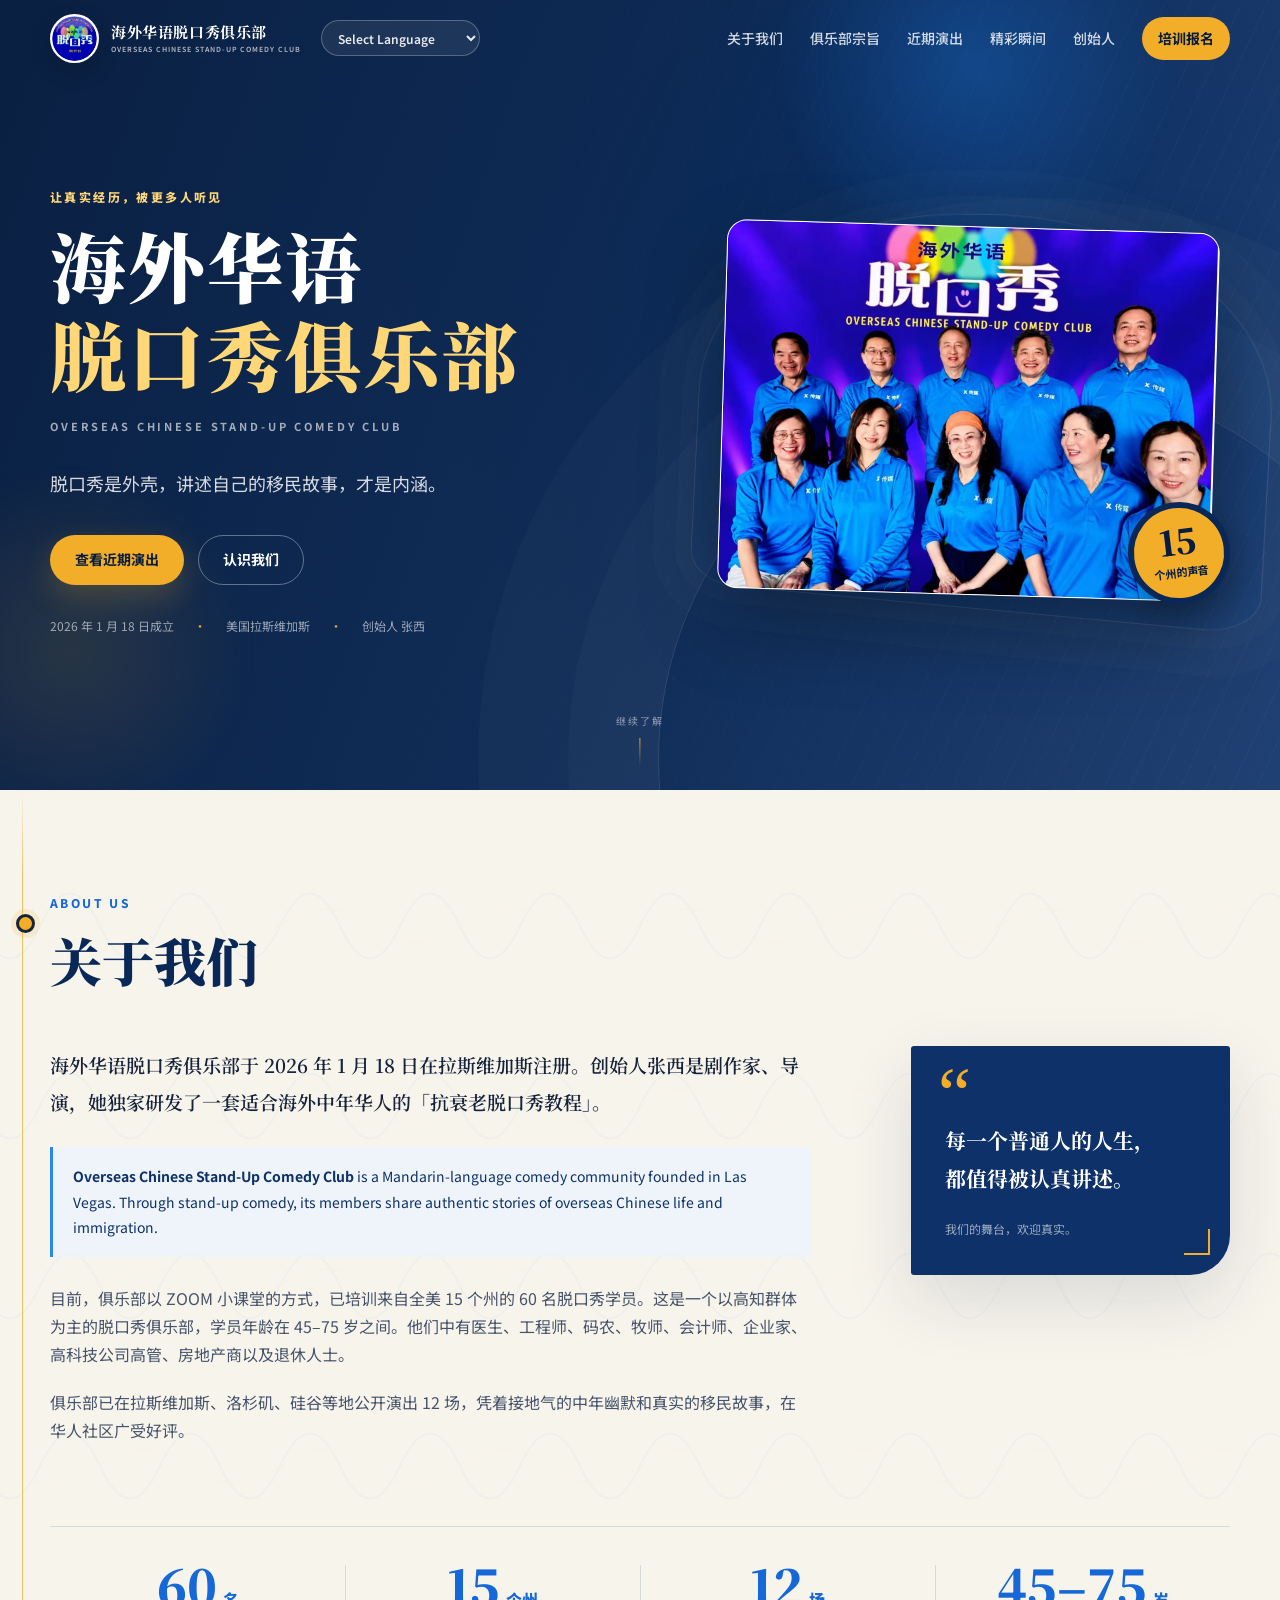
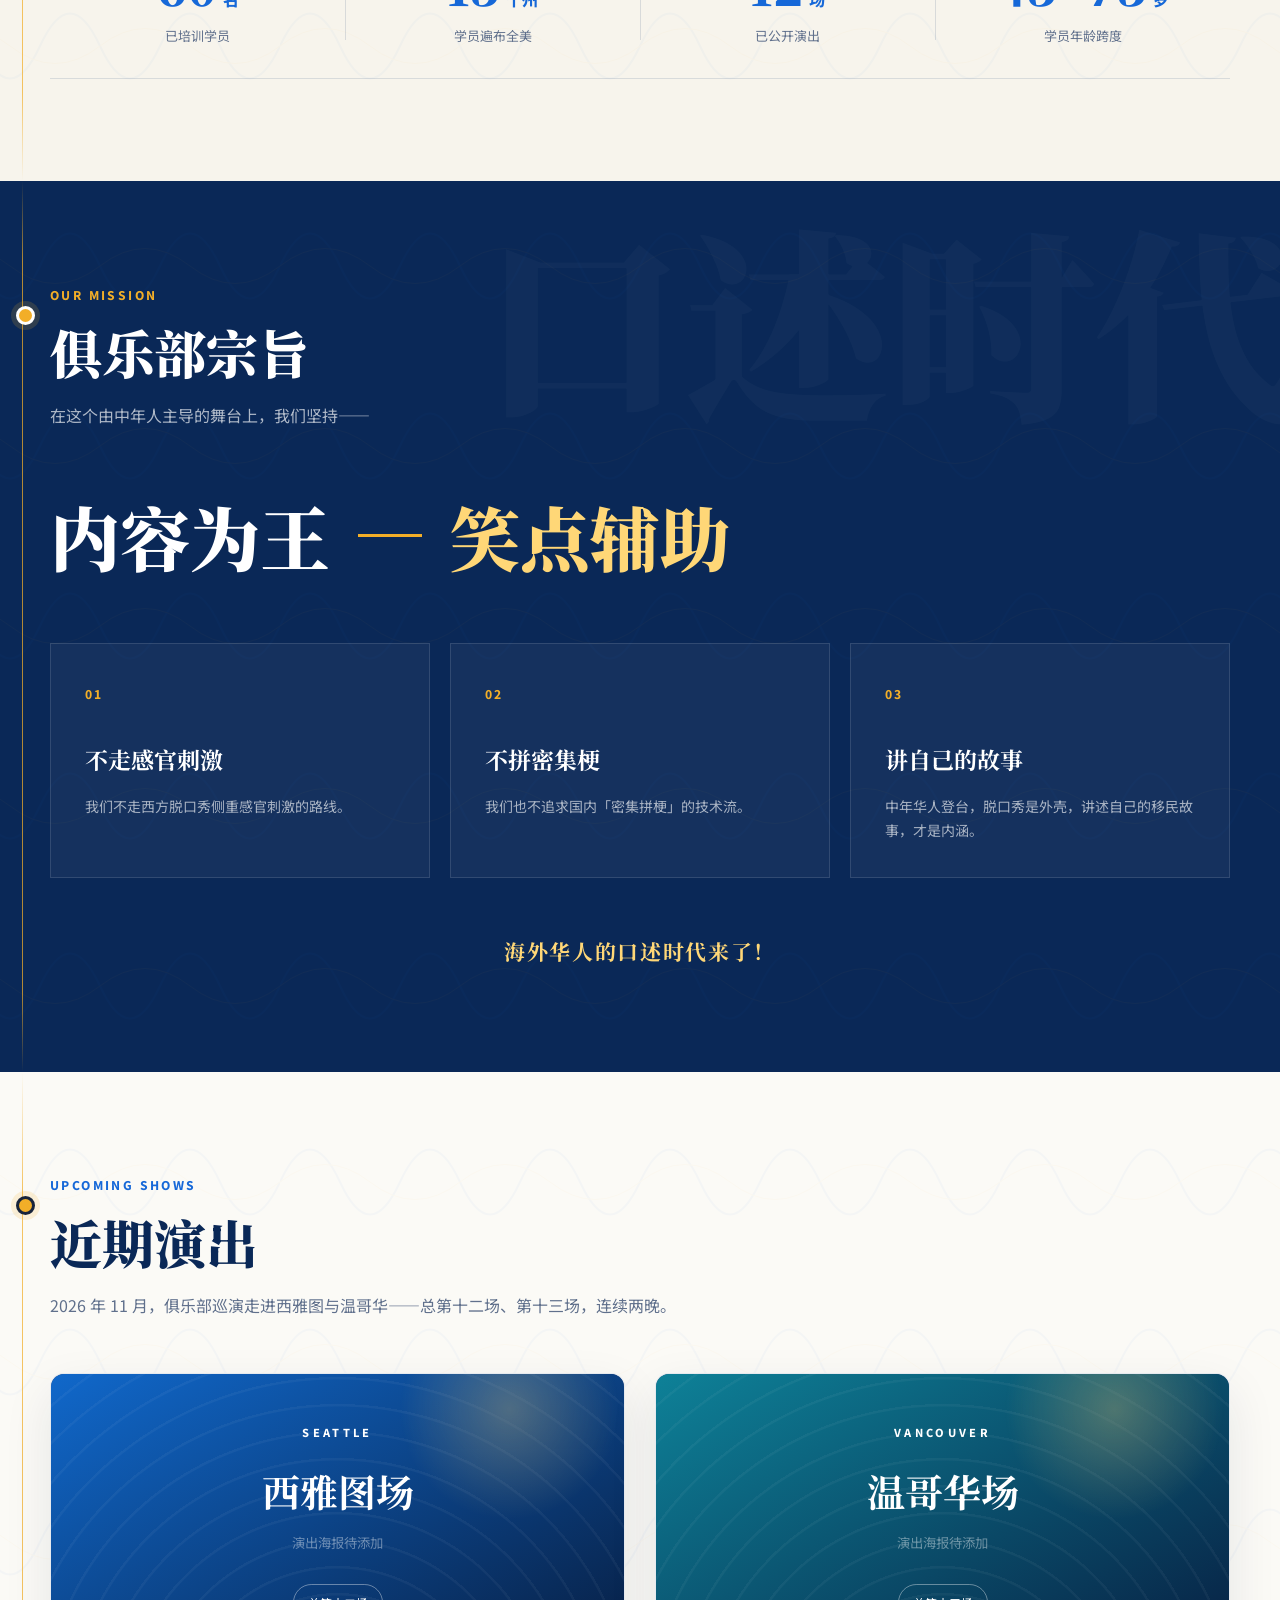
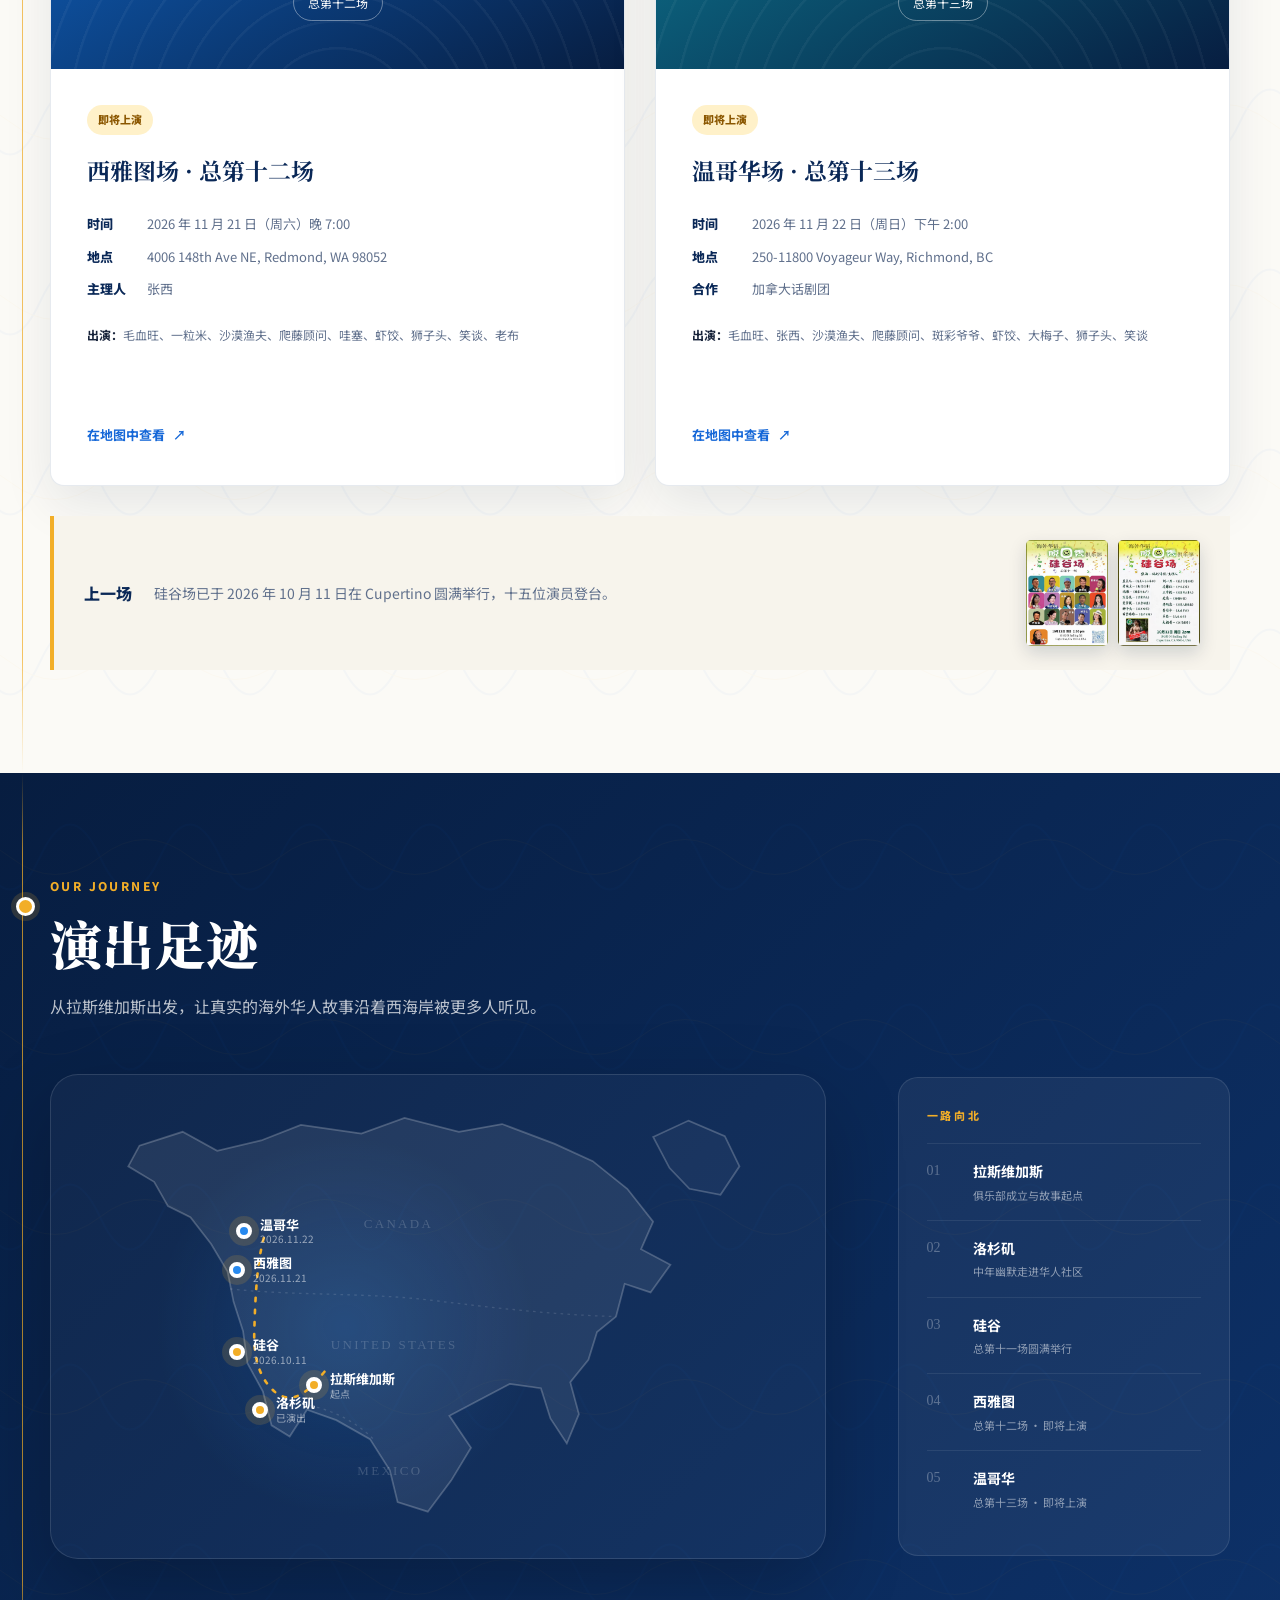
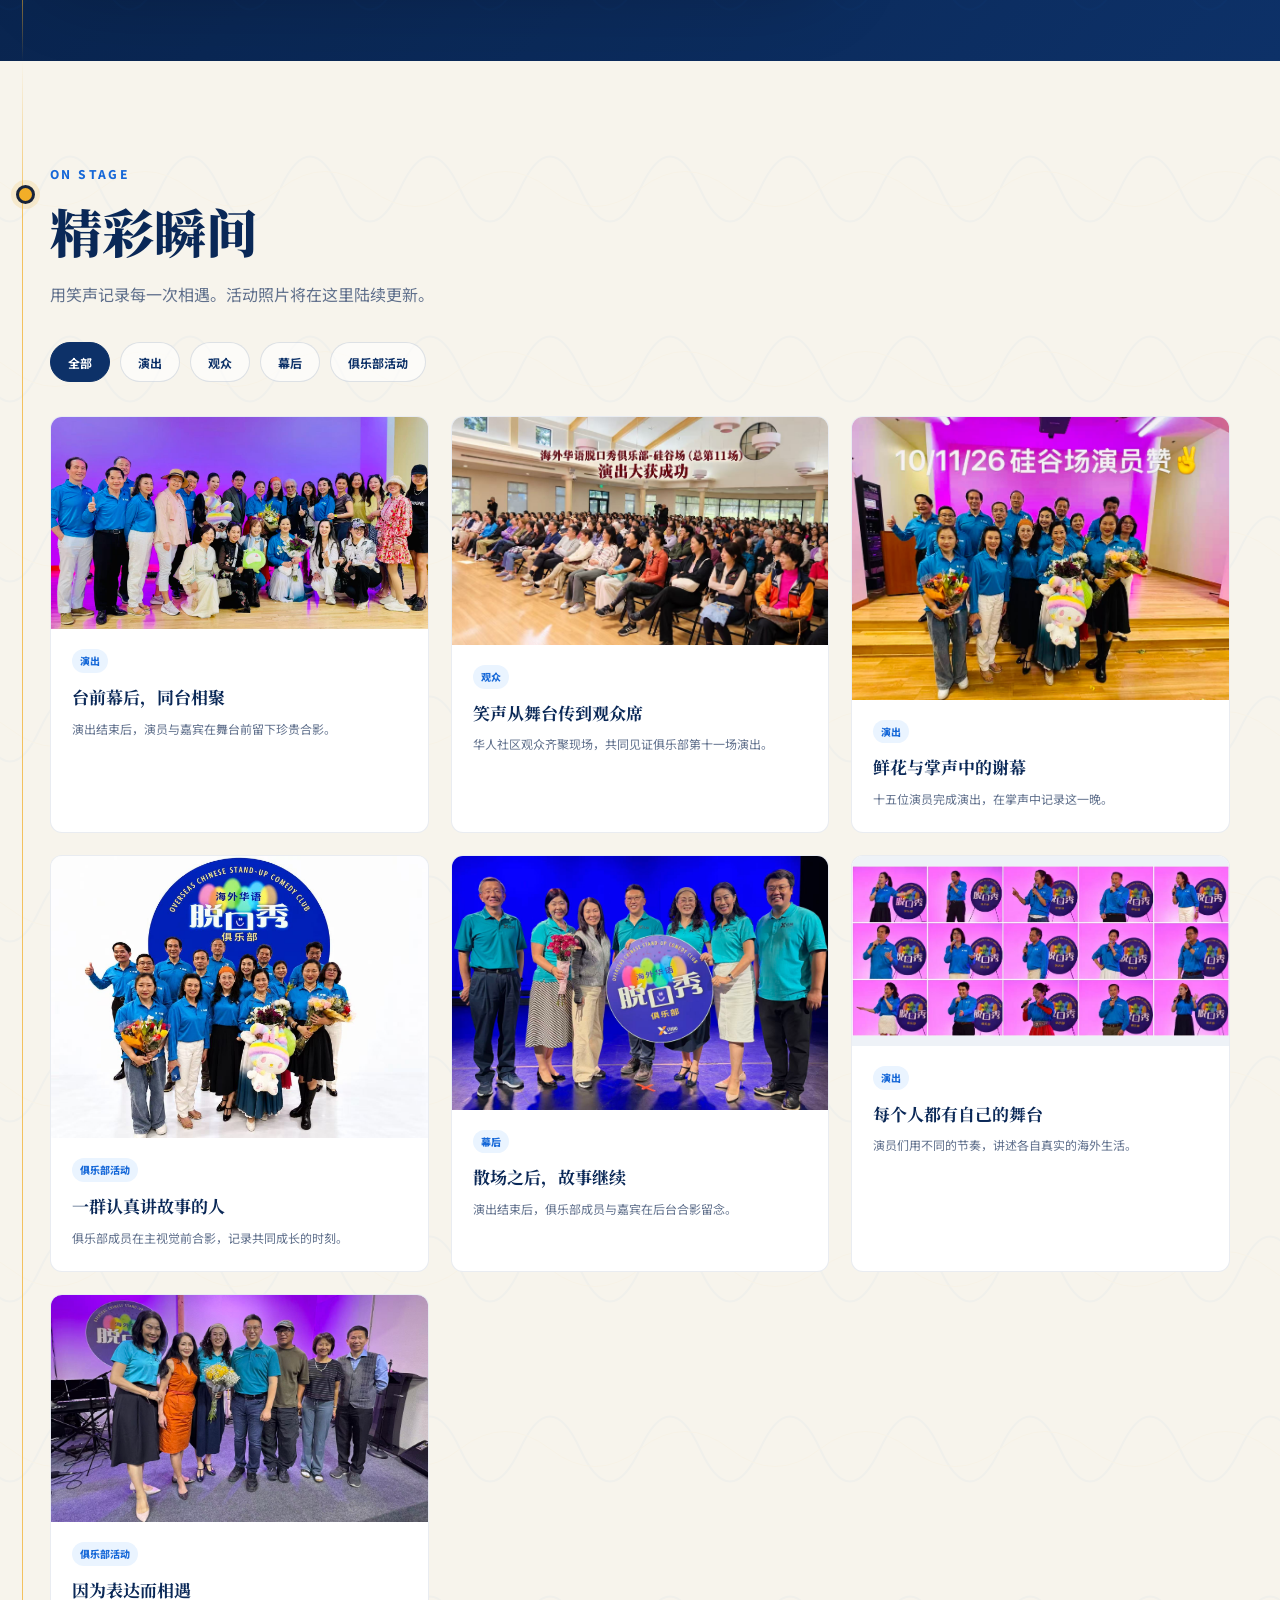
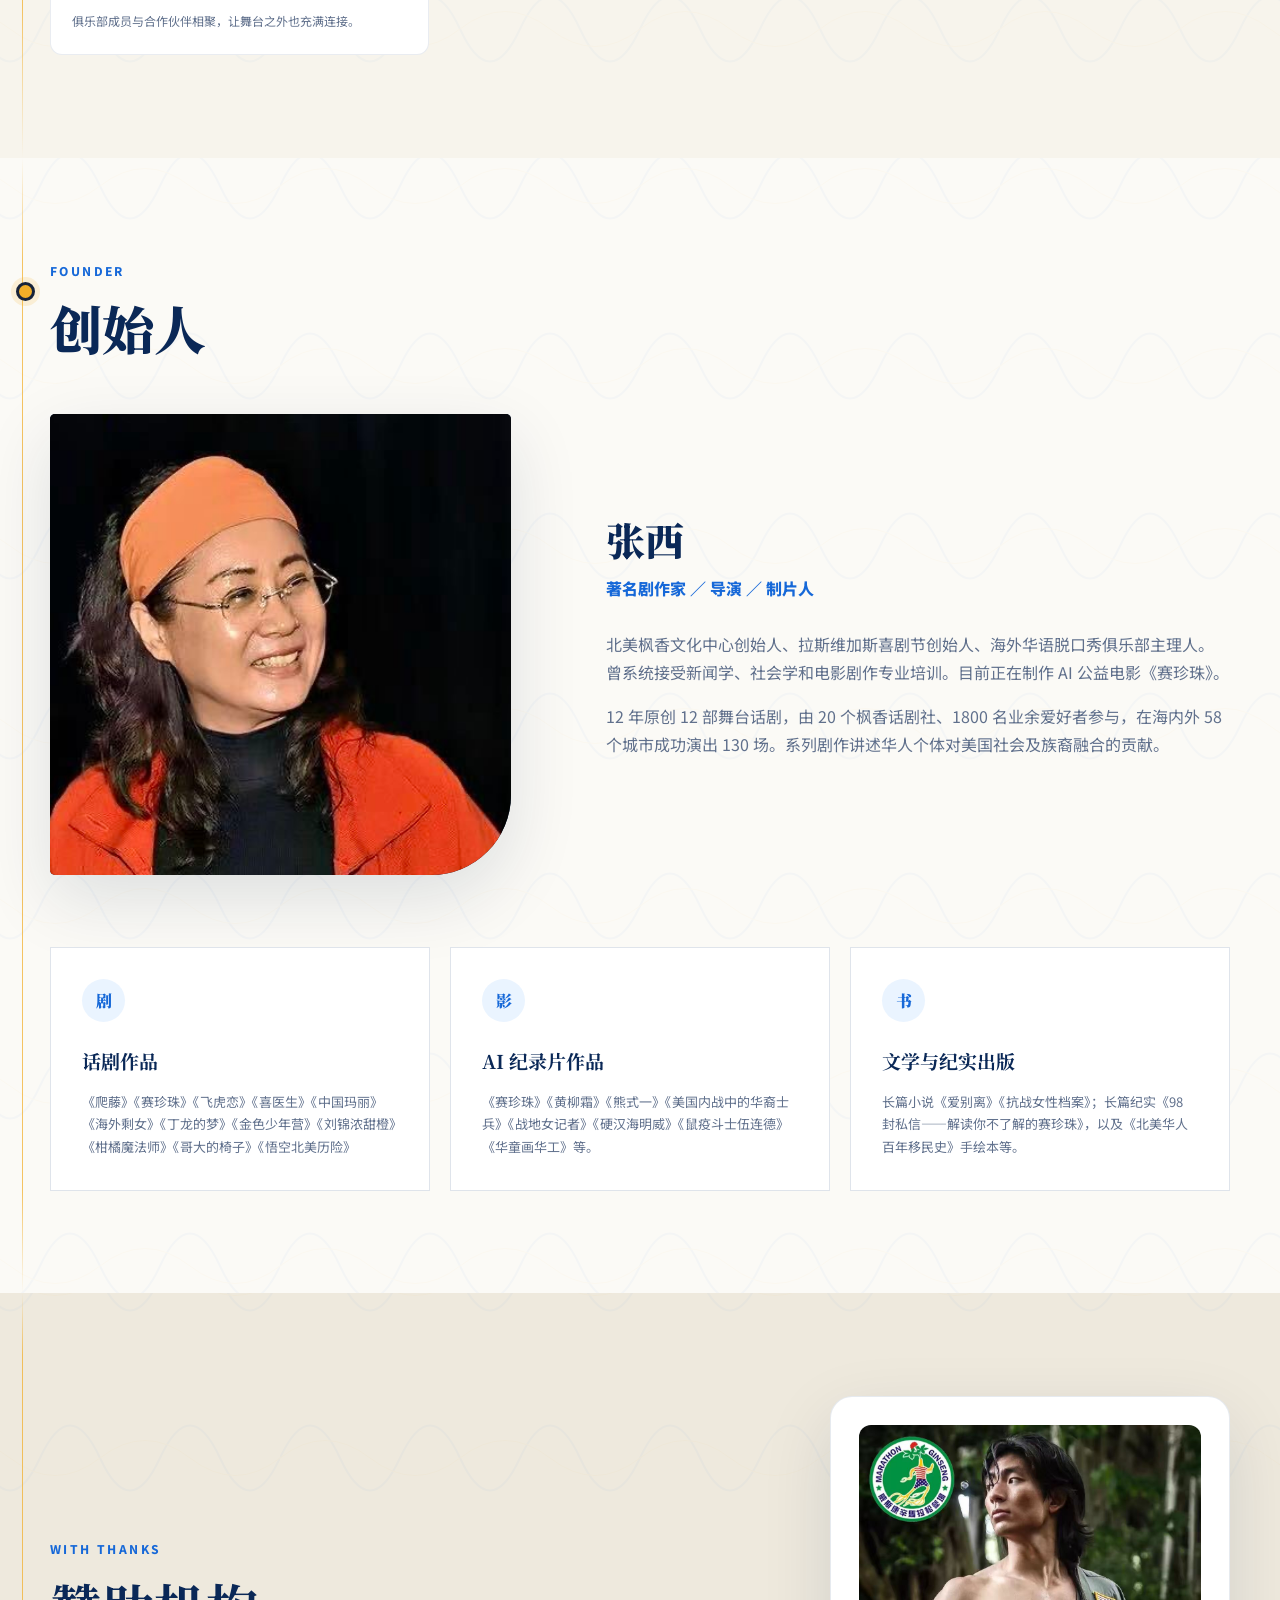
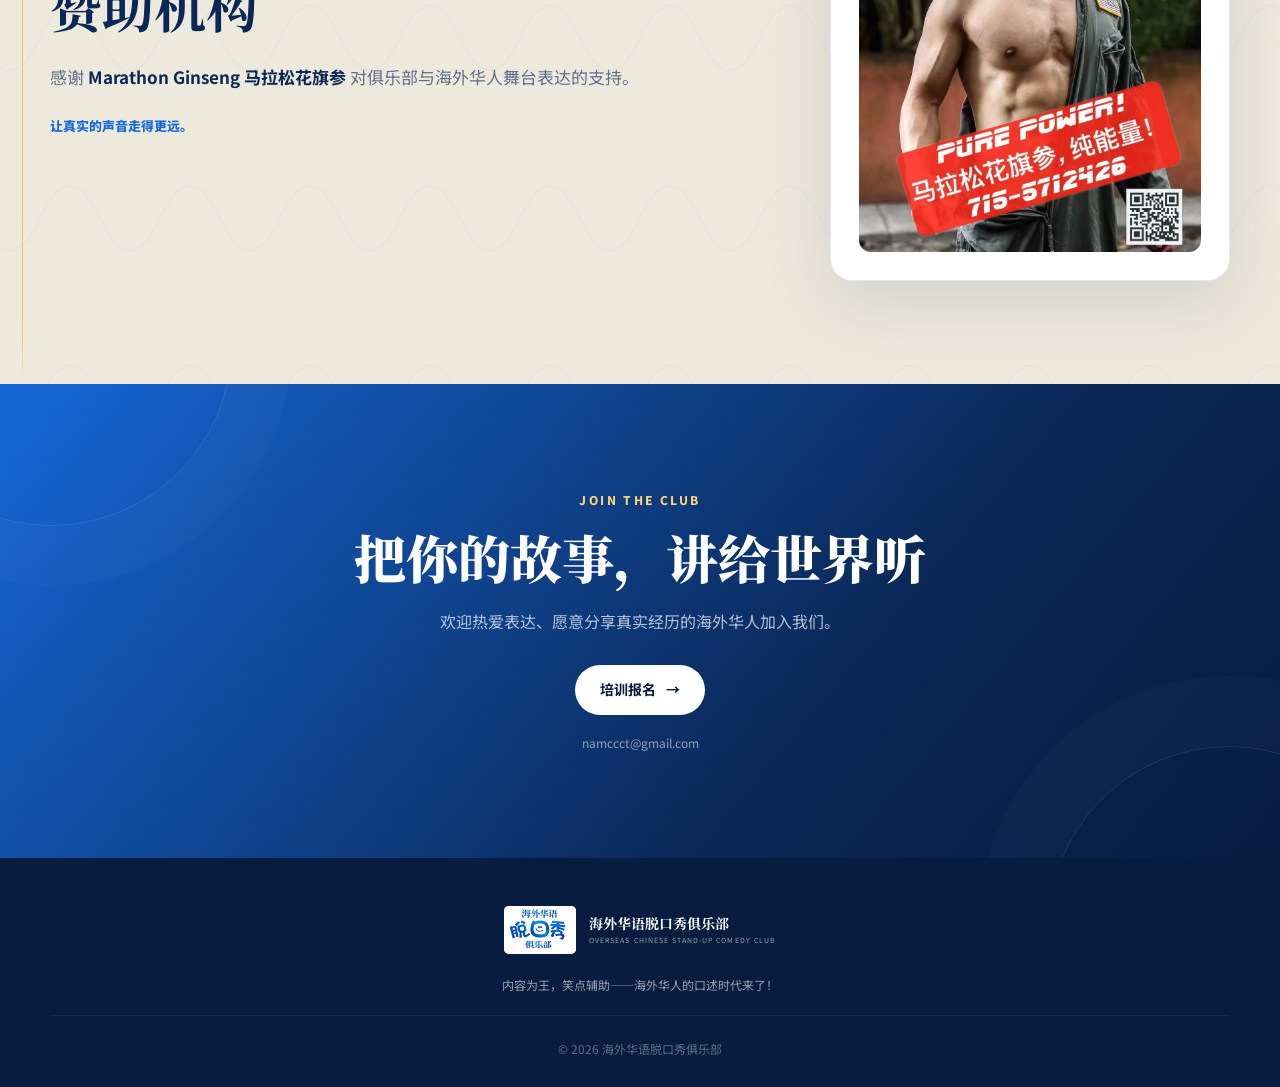
==== commit 5d343854: "Update founder biography" ====
--- a/index.html
+++ b/index.html
@@ -81,8 +81,8 @@
       href="https://fonts.googleapis.com/css2?family=Noto+Sans+SC:wght@400;500;600;700;800&family=Noto+Serif+SC:wght@600;700;900&display=swap"
       rel="stylesheet"
     />
-    <link rel="stylesheet" href="styles.css" />
-    <script src="script.js" defer></script>
+    <link rel="stylesheet" href="styles.css?v=20261107-qr2" />
+    <script src="script.js?v=20261107-qr2" defer></script>
   </head>
   <body class="page-zh" data-language="zh">
     <a class="skip-link" href="#main">跳到主要内容</a>
@@ -424,7 +424,7 @@
               <p class="founder-name">张西</p>
               <p class="founder-role">著名剧作家 ／ 导演 ／ 制片人</p>
               <p>
-                北美枫香文化中心创始人、拉斯维加斯喜剧节创始人、海外华语脱口秀俱乐部主理人、美国华人话剧协会主席、首位登陆外百老汇的大陆华人女编导。曾系统接受新闻学、社会学和电影剧作专业培训。目前正在制作 AI 公益电影《赛珍珠》。
+                北美枫香文化中心创始人、拉斯维加斯喜剧节创始人、海外华语脱口秀俱乐部主理人。曾系统接受新闻学、社会学和电影剧作专业培训。目前正在制作 AI 公益电影《赛珍珠》。
               </p>
               <p>
                 12 年原创 12 部舞台话剧，由 20 个枫香话剧社、1800 名业余爱好者参与，在海内外 58 个城市成功演出 130 场。系列剧作讲述华人个体对美国社会及族裔融合的贡献。
@@ -487,6 +487,16 @@
           <h2 id="training-dialog-title">第七期海外华语脱口秀俱乐部培训报名表</h2>
           <p>连续八天的小班 Zoom 课程，从真实经历出发，学习把自己的故事讲上舞台。</p>
         </header>
+
+        <aside class="training-qr-card" aria-label="培训报名二维码">
+          <button class="training-qr-image" type="button" data-qr-lightbox data-qr-src="assets/images/training-registration-qr.png" data-qr-title="扫码打开培训报名表" aria-label="点击放大培训报名二维码">
+            <img src="assets/images/training-registration-qr.png" width="800" height="800" alt="扫码打开第七期培训报名表" />
+          </button>
+          <div class="training-qr-copy">
+            <strong>扫码直接报名</strong>
+            <p>手机扫码后会打开官网并自动弹出报名表；点击二维码可放大查看。</p>
+          </div>
+        </aside>
 
         <div class="training-grid">
           <section class="training-details" aria-labelledby="training-details-title">
--- a/styles.css
+++ b/styles.css
@@ -1677,6 +1677,55 @@
   font-size: 15px;
 }
 
+.training-qr-card {
+  margin-top: 24px;
+  padding: 14px;
+  display: grid;
+  grid-template-columns: 108px minmax(0, 1fr);
+  gap: 18px;
+  align-items: center;
+  background: rgba(255, 255, 255, 0.72);
+  border: 1px solid rgba(13, 49, 104, 0.12);
+  border-radius: 17px;
+}
+
+.training-qr-image {
+  width: 100%;
+  display: block;
+  padding: 7px;
+  background: var(--white);
+  border: 0;
+  border-radius: 11px;
+  box-shadow: 0 8px 22px rgba(7, 29, 64, 0.1);
+  cursor: zoom-in;
+  transition: transform 160ms ease, box-shadow 160ms ease;
+}
+
+.training-qr-image:hover,
+.training-qr-image:focus-visible {
+  transform: translateY(-2px);
+  box-shadow: 0 12px 28px rgba(7, 29, 64, 0.16);
+}
+
+.training-qr-image img {
+  width: 100%;
+  height: auto;
+  display: block;
+}
+
+.training-qr-copy strong {
+  color: var(--navy-900);
+  font-family: var(--serif);
+  font-size: 18px;
+}
+
+.training-qr-copy p {
+  margin: 5px 0 9px;
+  color: var(--muted);
+  font-size: 12px;
+  line-height: 1.6;
+}
+
 .training-grid {
   margin-top: 38px;
   display: grid;
@@ -1918,6 +1967,27 @@
   line-height: 1.8;
 }
 
+.photo-lightbox.qr-mode {
+  width: min(760px, calc(100% - 32px));
+  background: var(--white);
+}
+
+.photo-lightbox.qr-mode .lightbox-shell {
+  min-height: 0;
+  grid-template-columns: 1fr;
+}
+
+.photo-lightbox.qr-mode .lightbox-shell > img {
+  height: min(86dvh, 720px);
+  padding: clamp(18px, 4vw, 36px);
+  object-fit: contain;
+  background: var(--white);
+}
+
+.photo-lightbox.qr-mode .lightbox-copy {
+  display: none;
+}
+
 .lightbox-close {
   position: absolute;
   z-index: 2;
@@ -2575,6 +2645,16 @@
     font-size: 29px;
   }
 
+  .training-qr-card {
+    grid-template-columns: 82px minmax(0, 1fr);
+    gap: 13px;
+    padding: 11px;
+  }
+
+  .training-qr-copy strong {
+    font-size: 16px;
+  }
+
   .training-grid {
     margin-top: 30px;
   }
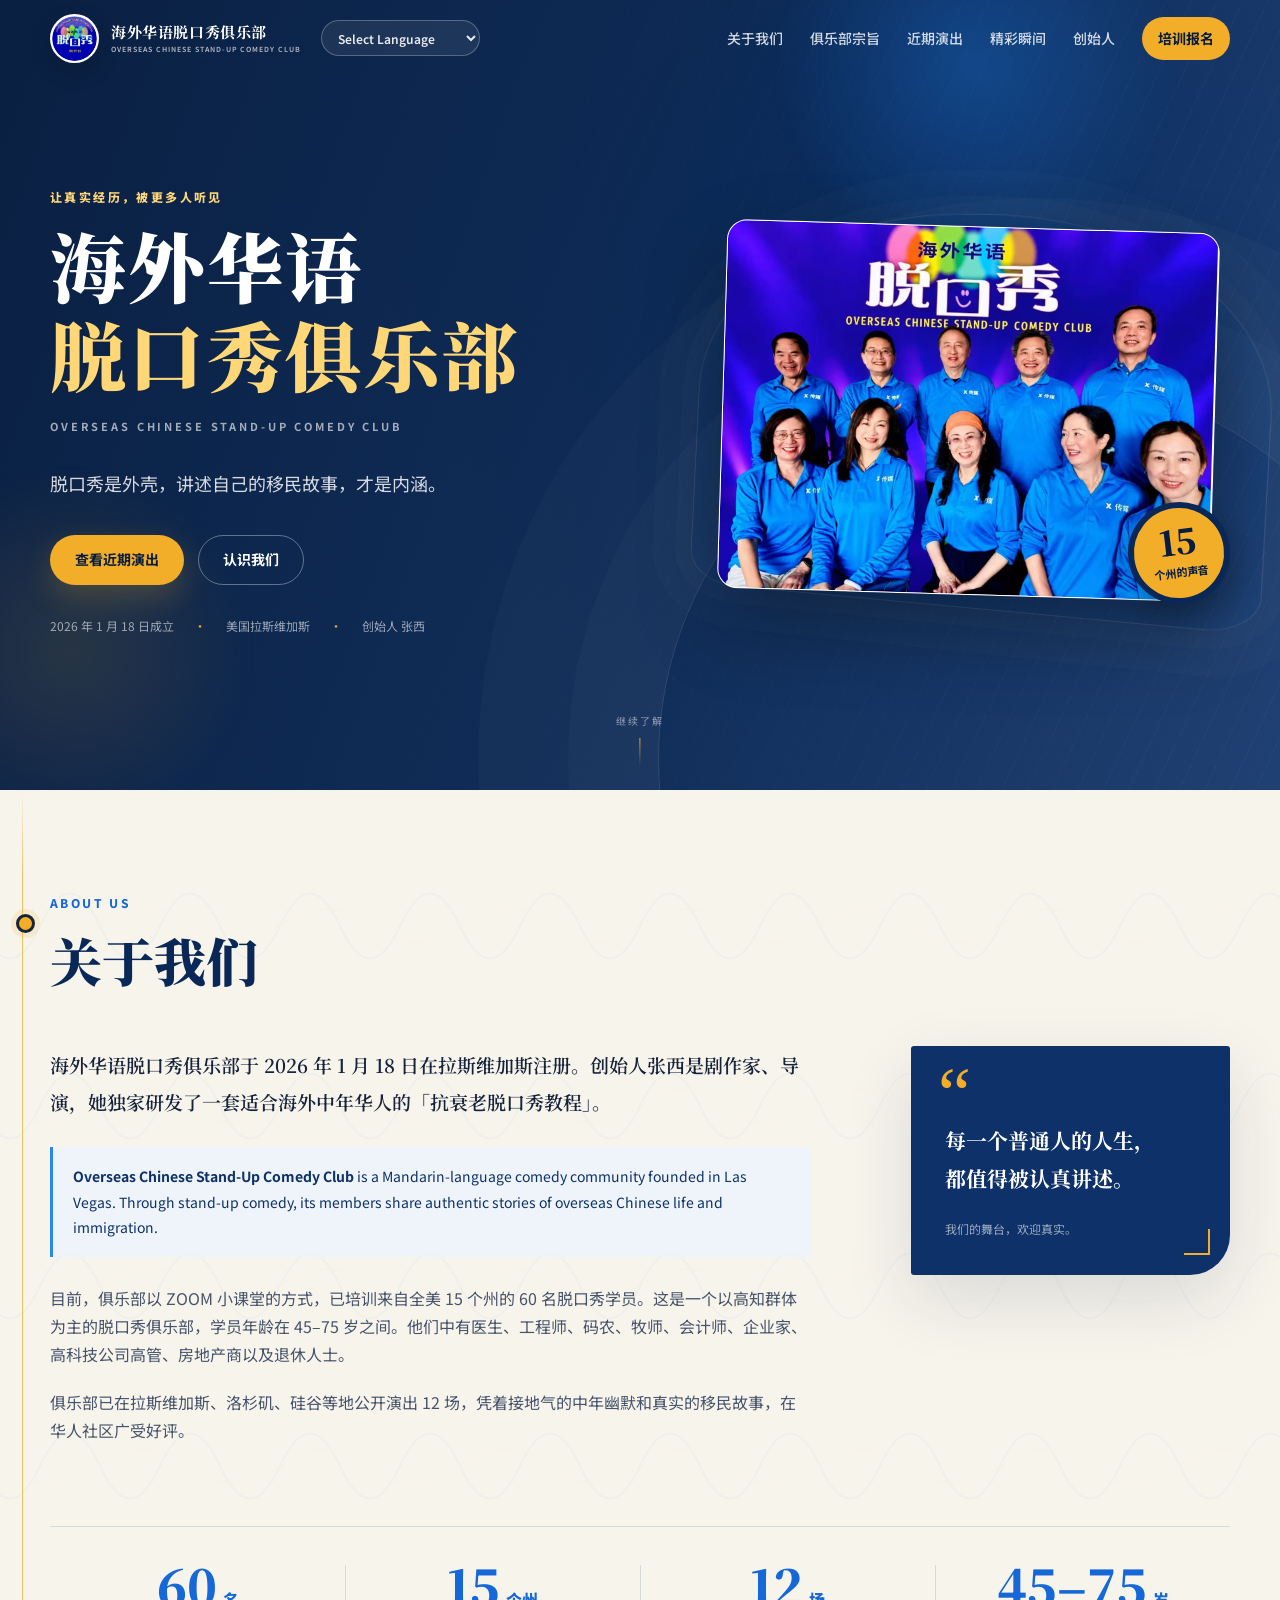
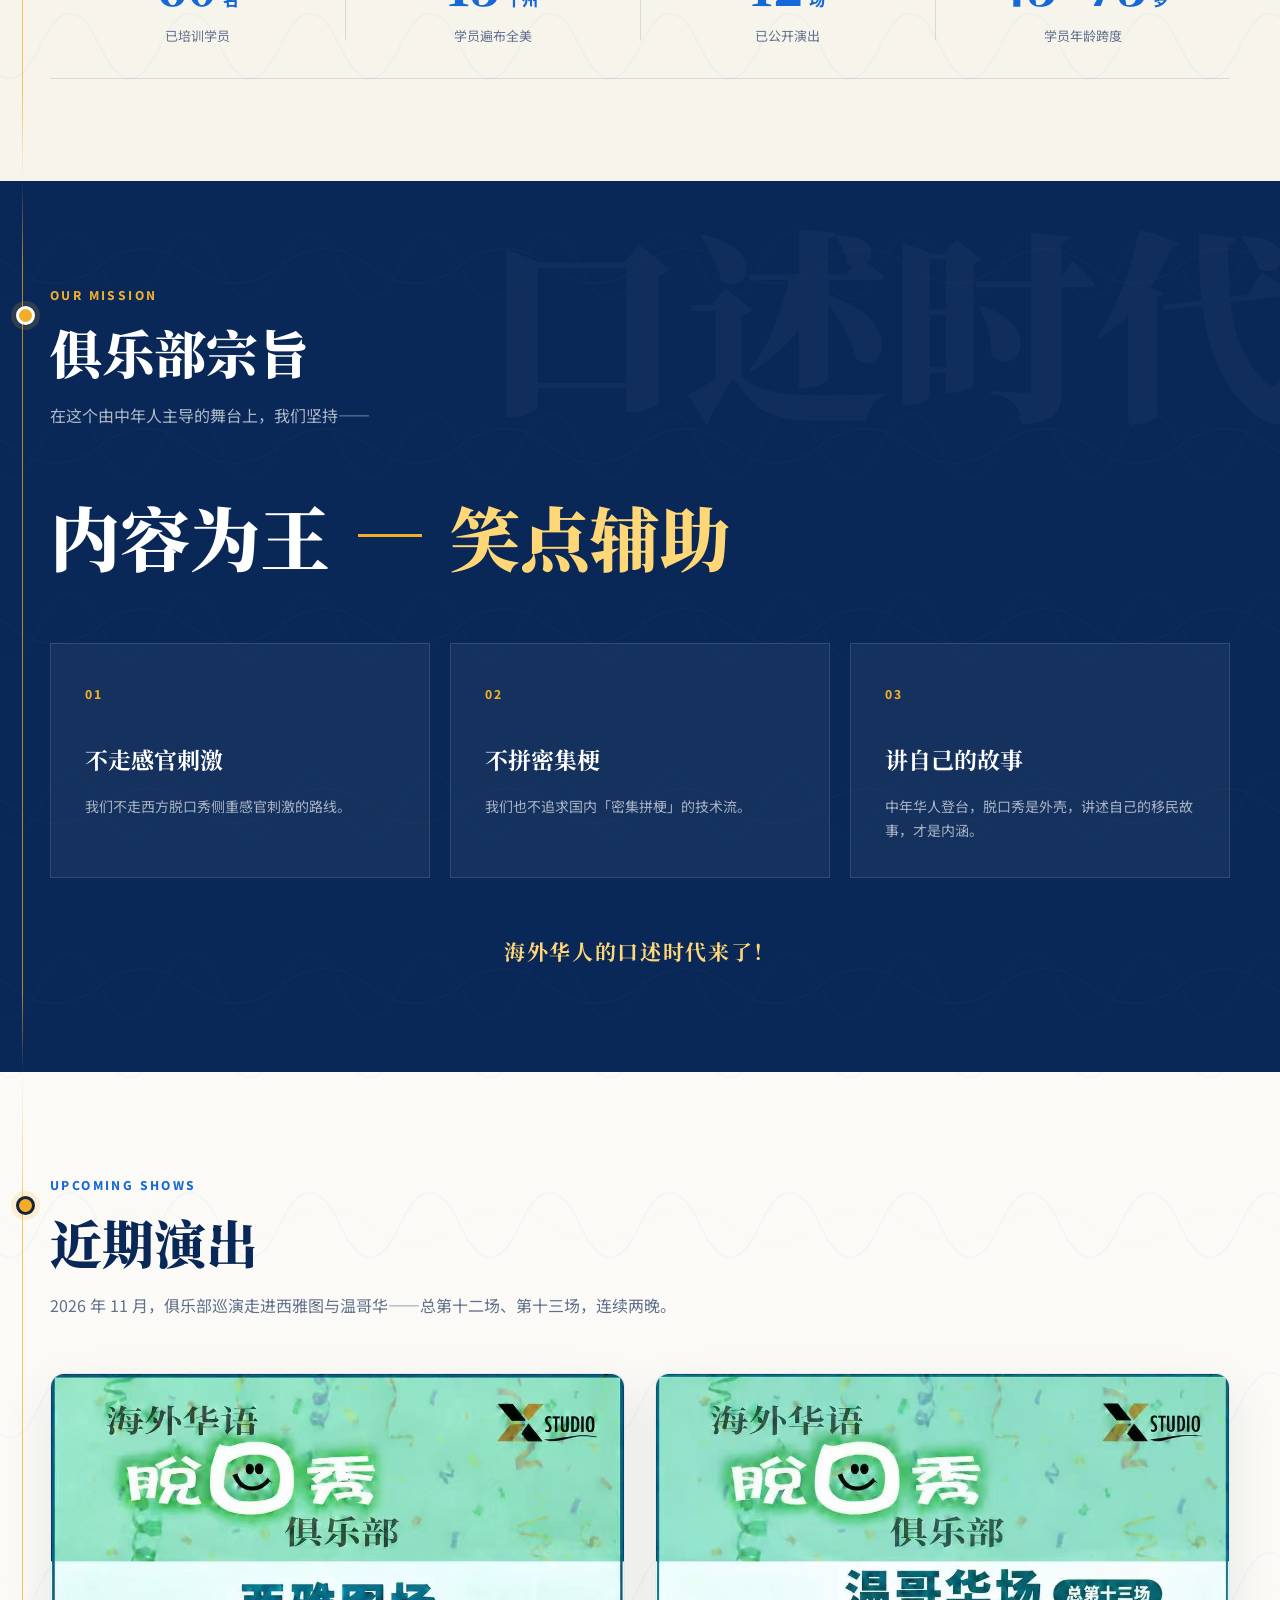
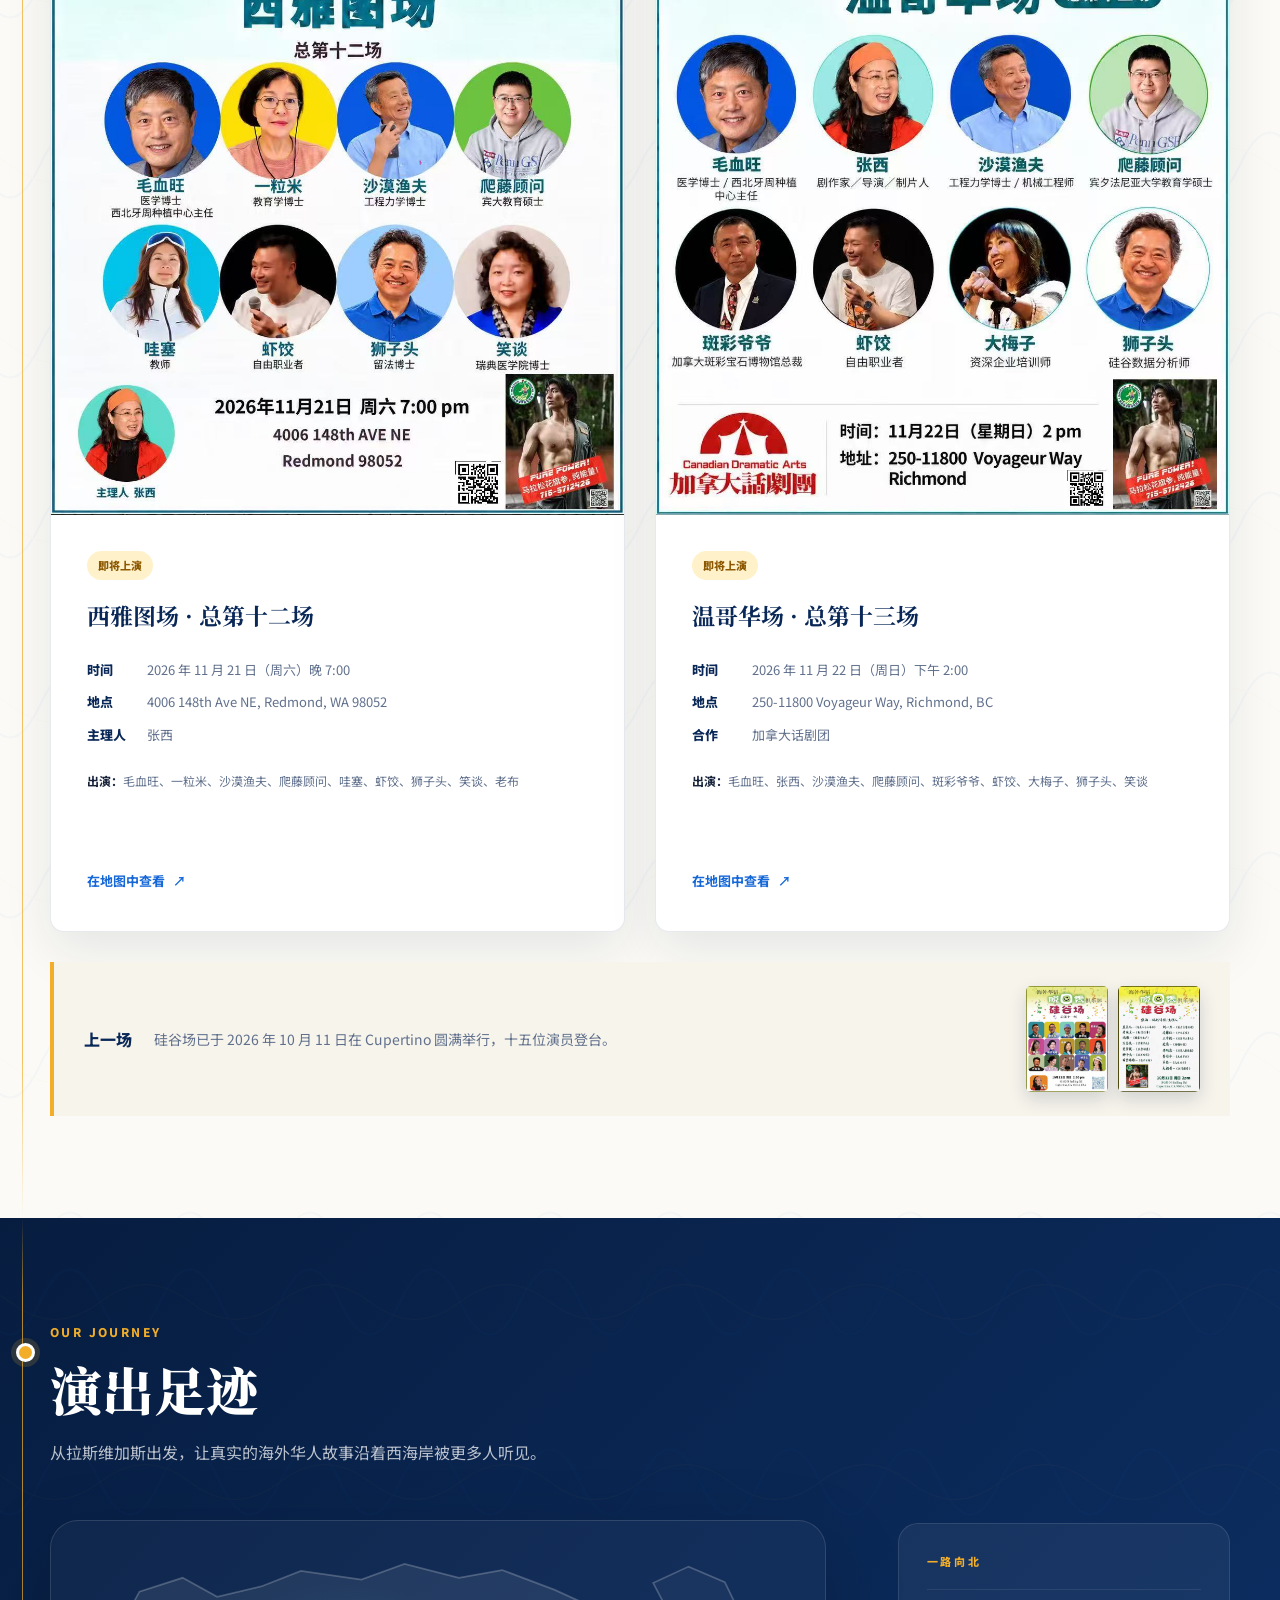
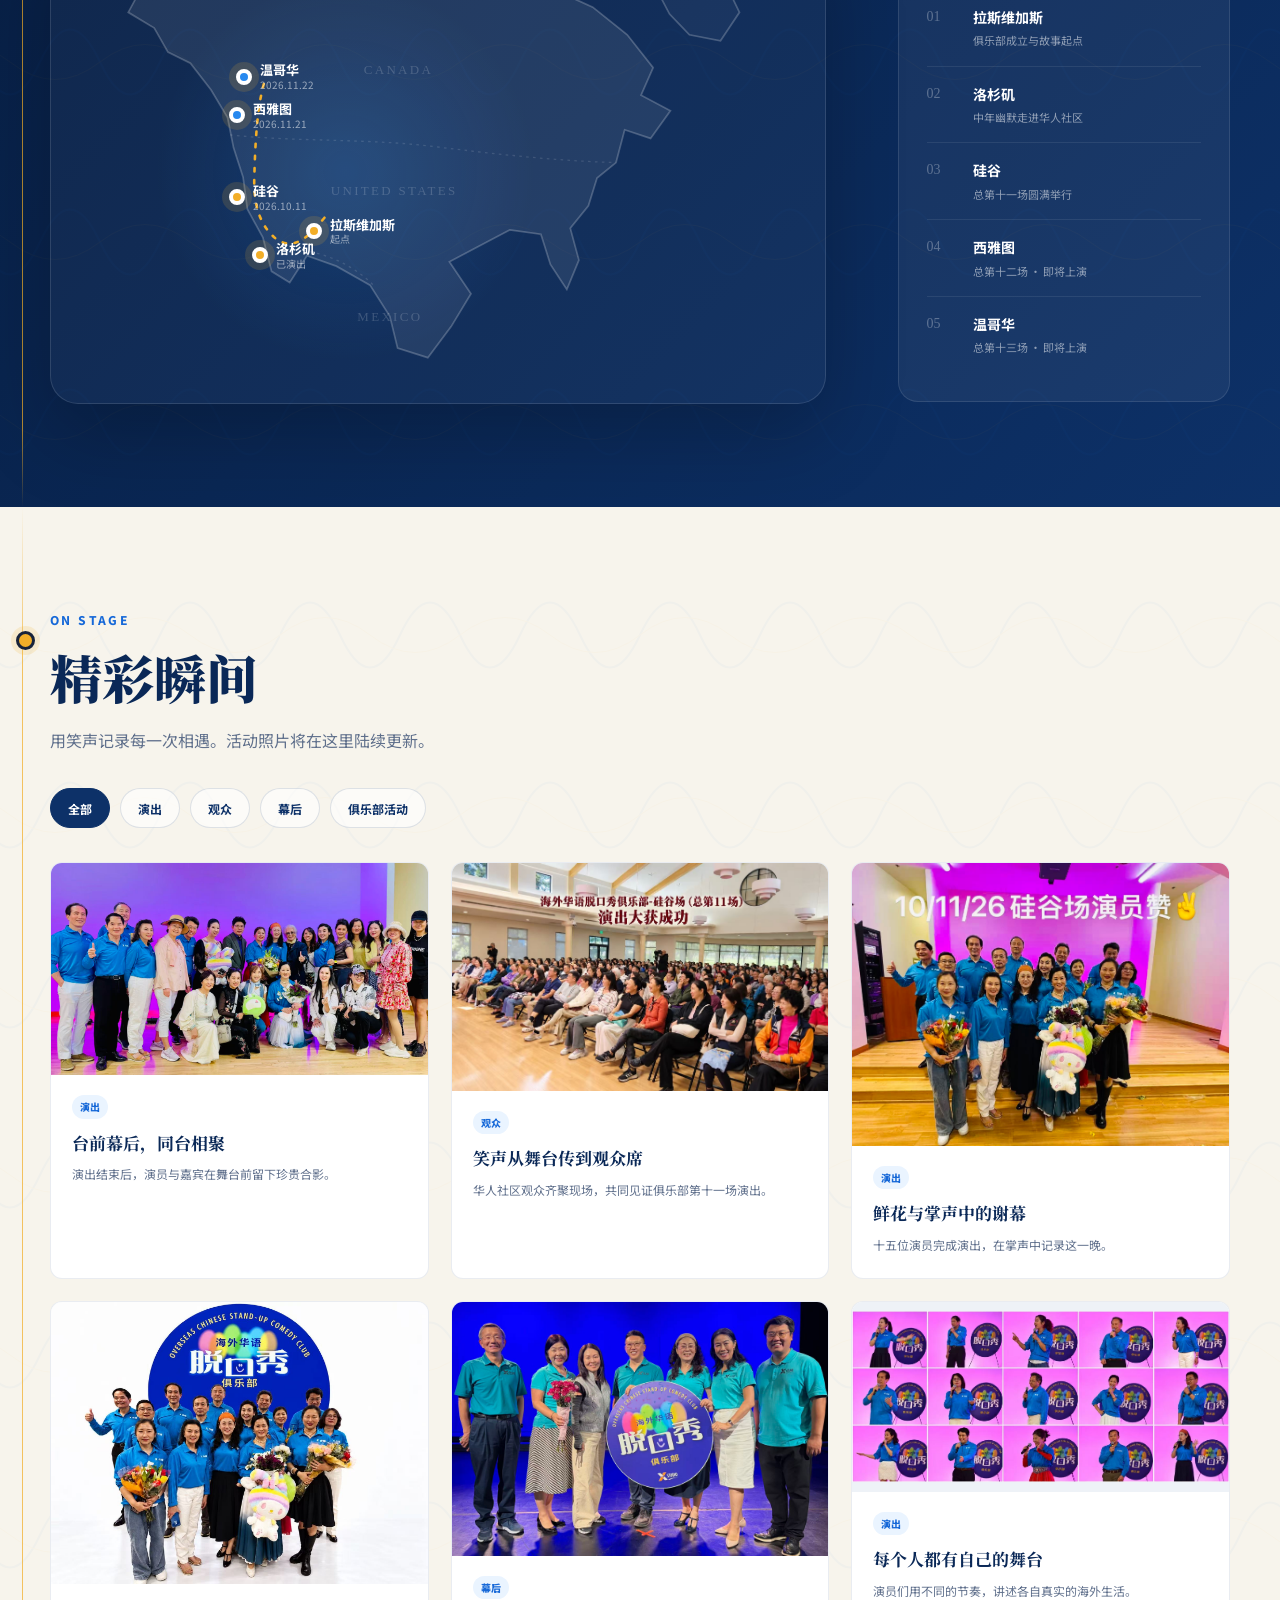
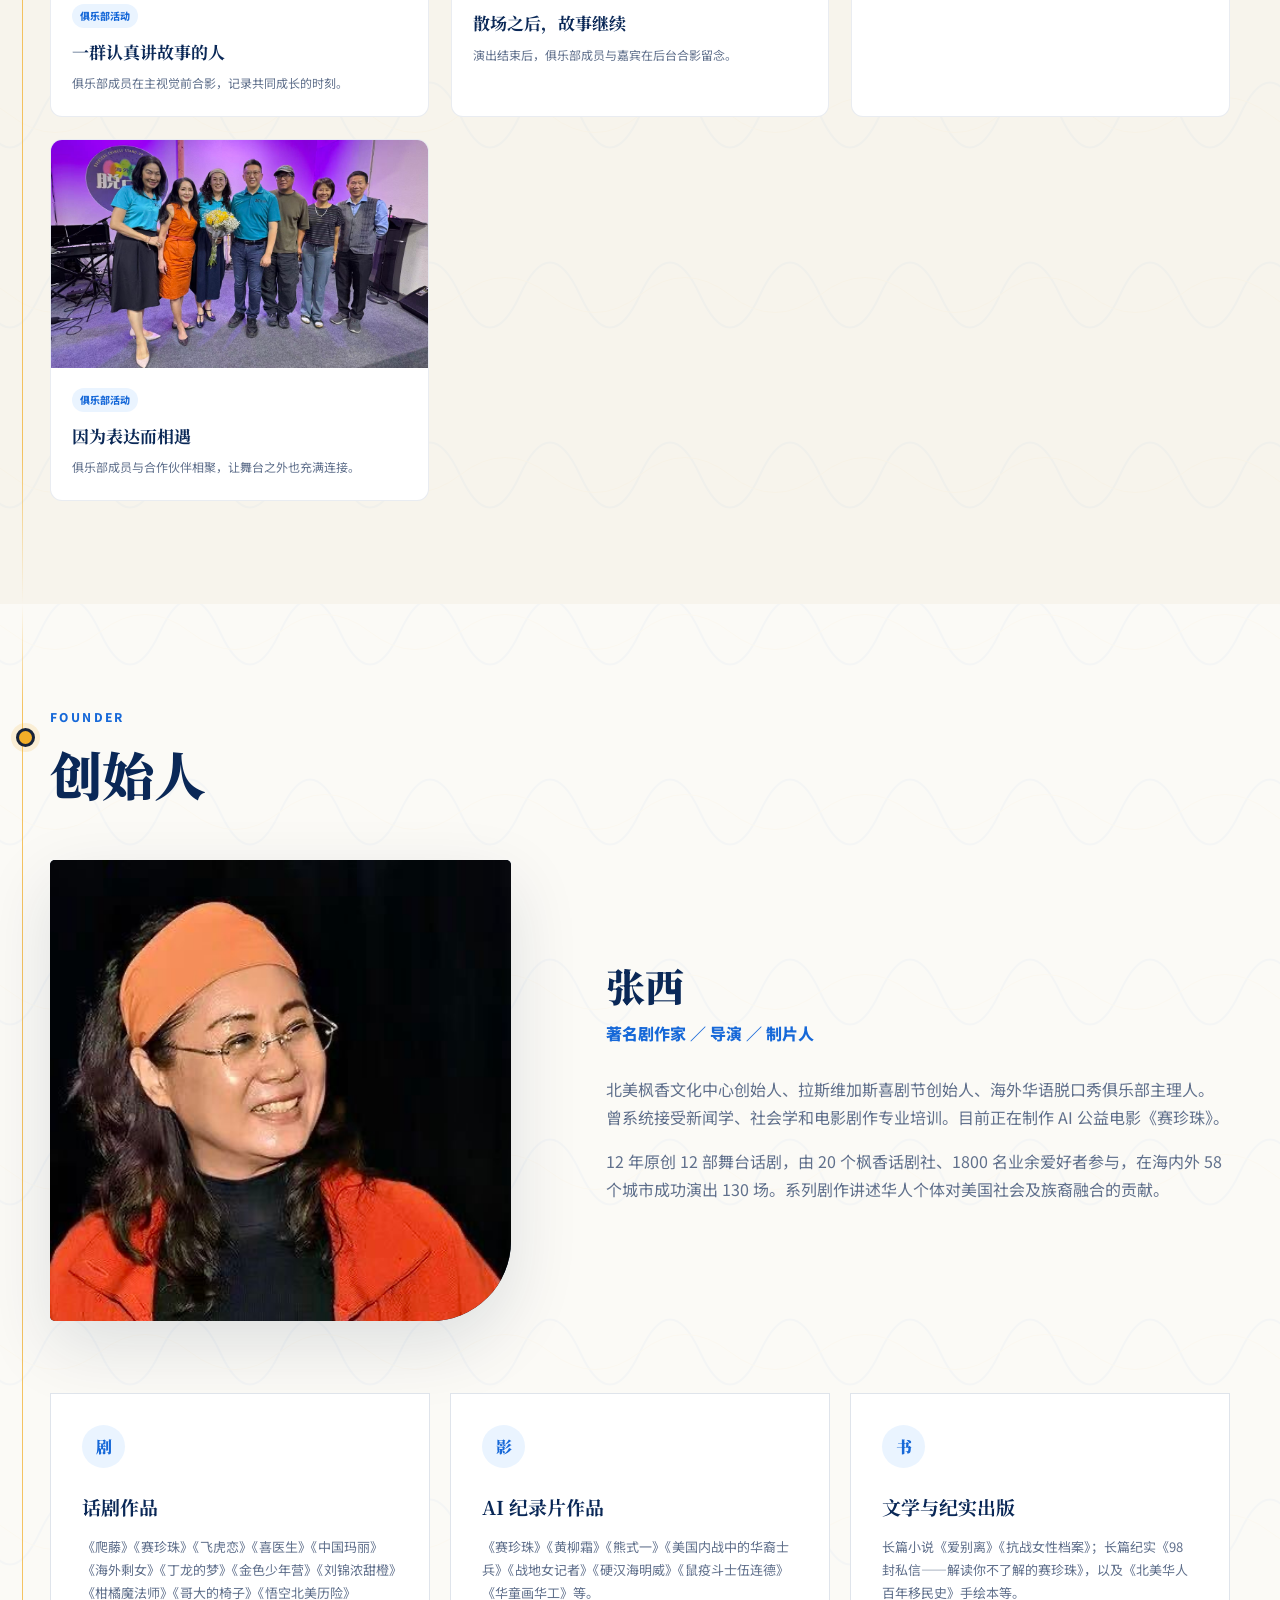
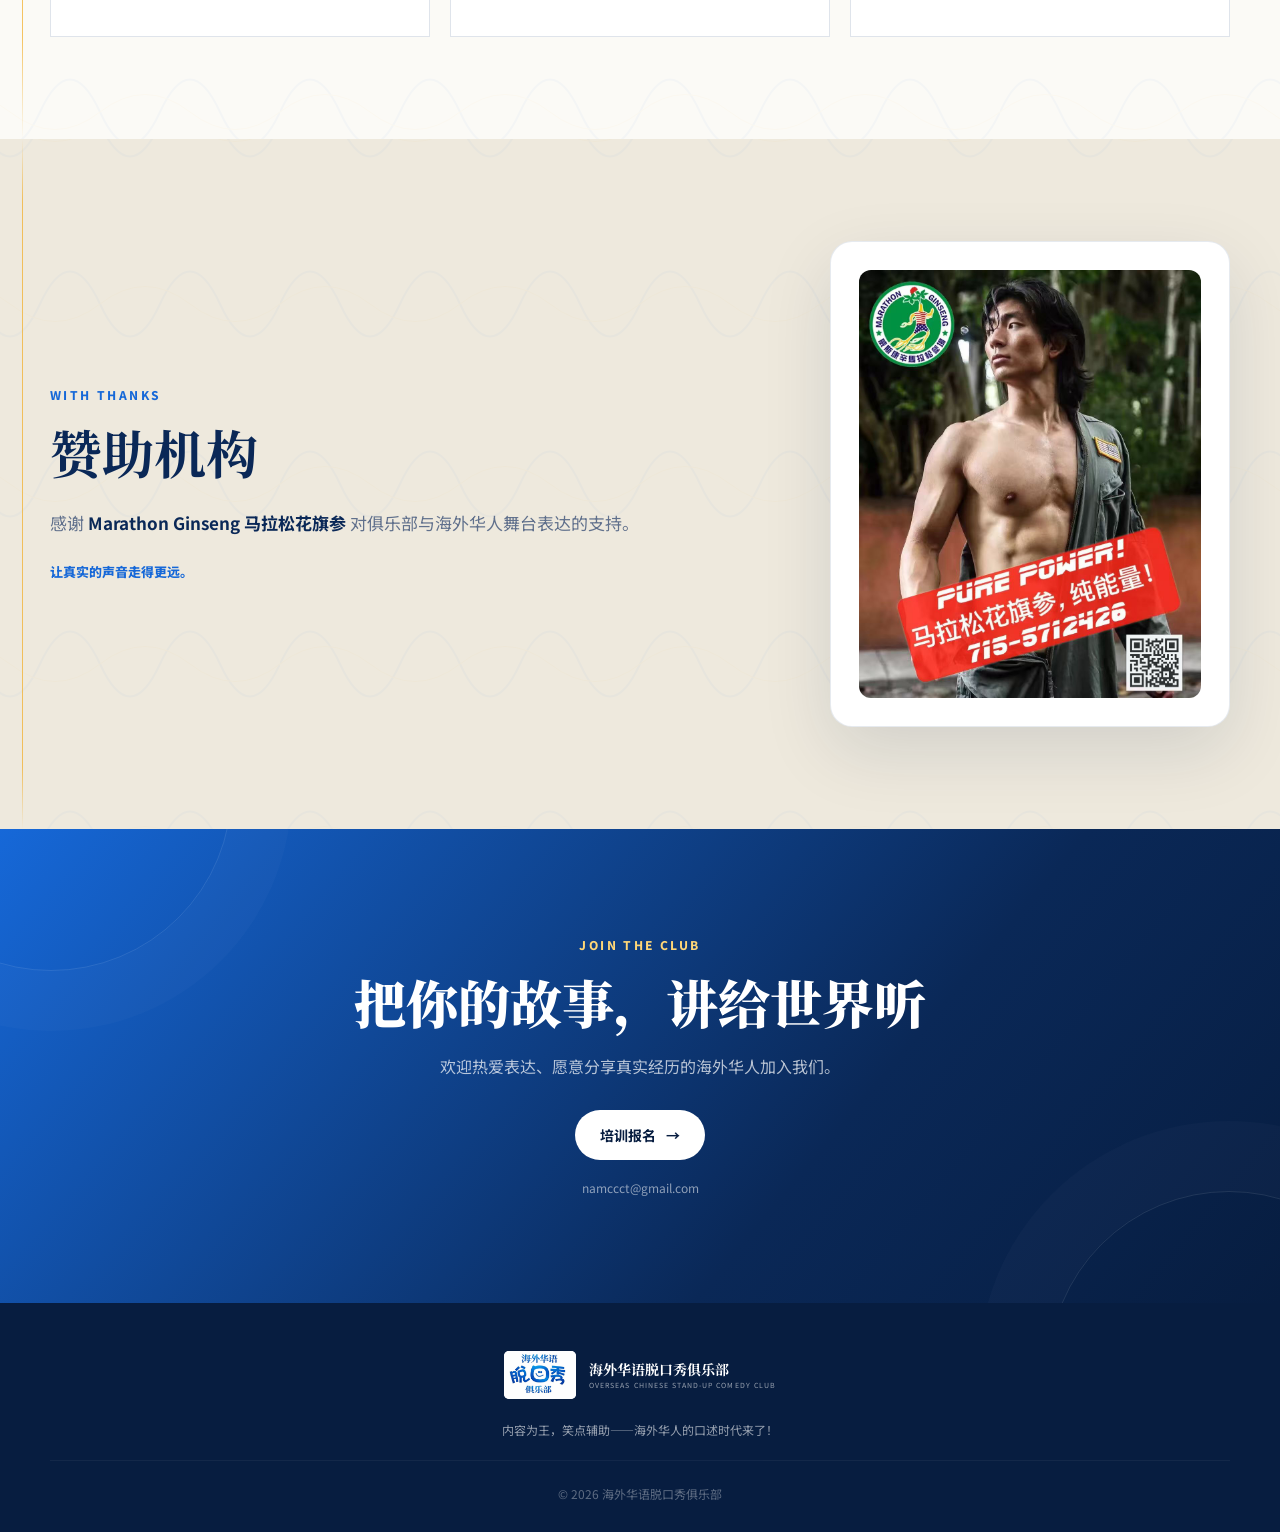
==== commit dd0201e2: "Add Seattle and Vancouver show posters" ====
--- a/index.html
+++ b/index.html
@@ -81,7 +81,7 @@
       href="https://fonts.googleapis.com/css2?family=Noto+Sans+SC:wght@400;500;600;700;800&family=Noto+Serif+SC:wght@600;700;900&display=swap"
       rel="stylesheet"
     />
-    <link rel="stylesheet" href="styles.css?v=20261107-qr2" />
+    <link rel="stylesheet" href="styles.css?v=20261109-posters" />
     <script src="script.js?v=20261107-qr2" defer></script>
   </head>
   <body class="page-zh" data-language="zh">
@@ -260,11 +260,8 @@
 
           <div class="shows-grid">
             <article class="show-card reveal">
-              <div class="show-poster photo-placeholder">
-                <span class="show-city">SEATTLE</span>
-                <strong>西雅图场</strong>
-                <small>演出海报待添加</small>
-                <span class="show-number">总第十二场</span>
+              <div class="show-poster show-poster-image">
+                <img src="assets/images/poster-seattle.jpg" alt="海外华语脱口秀俱乐部西雅图场总第十二场演出海报" loading="lazy" />
               </div>
               <div class="show-content">
                 <span class="status-badge">即将上演</span>
@@ -285,11 +282,8 @@
             </article>
 
             <article class="show-card reveal">
-              <div class="show-poster photo-placeholder show-poster-alt">
-                <span class="show-city">VANCOUVER</span>
-                <strong>温哥华场</strong>
-                <small>演出海报待添加</small>
-                <span class="show-number">总第十三场</span>
+              <div class="show-poster show-poster-image">
+                <img src="assets/images/poster-vancouver.jpg" alt="海外华语脱口秀俱乐部温哥华场总第十三场演出海报" loading="lazy" />
               </div>
               <div class="show-content">
                 <span class="status-badge">即将上演</span>
--- a/styles.css
+++ b/styles.css
@@ -1016,6 +1016,18 @@
     var(--navy-800);
 }
 
+.show-poster-image {
+  min-height: 0;
+  padding: 0;
+  background: #edf7f5;
+}
+
+.show-poster-image img {
+  display: block;
+  width: 100%;
+  height: auto;
+}
+
 .show-poster strong {
   margin-top: 16px;
   font-size: 38px;
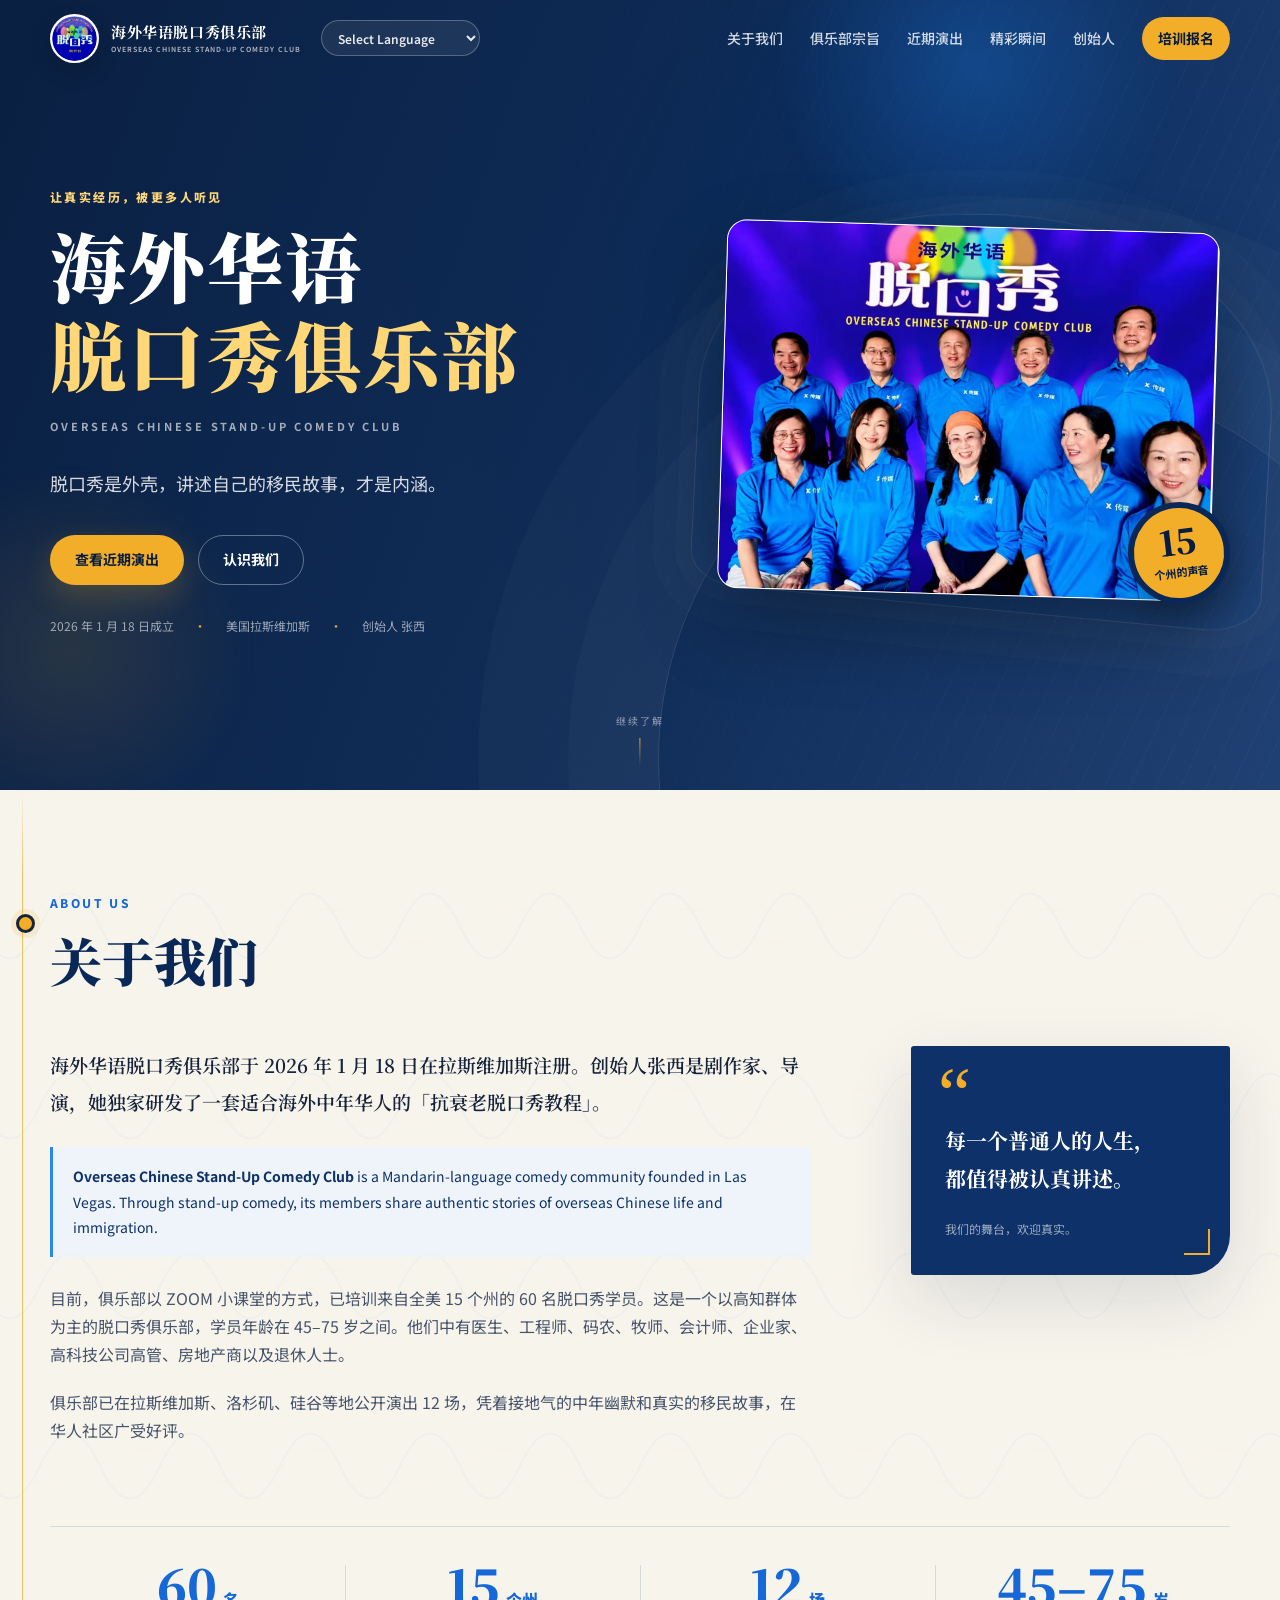
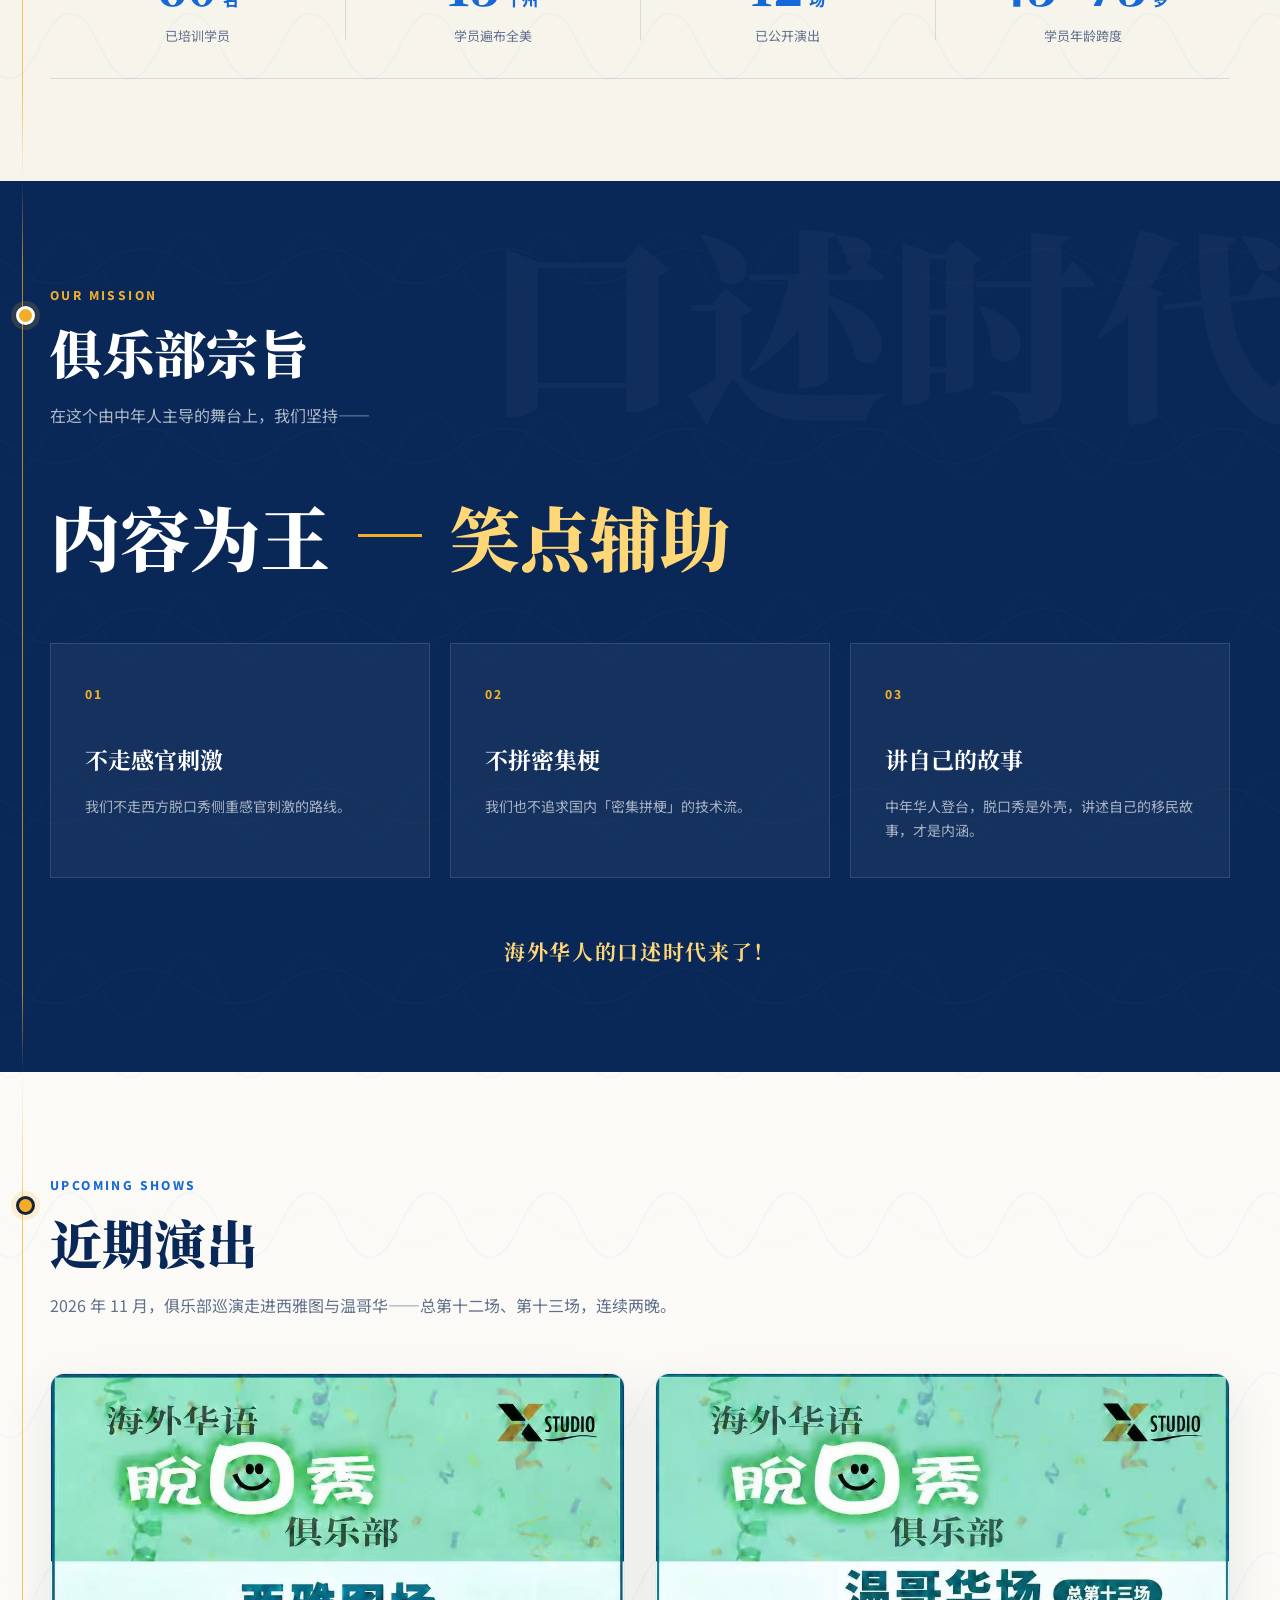
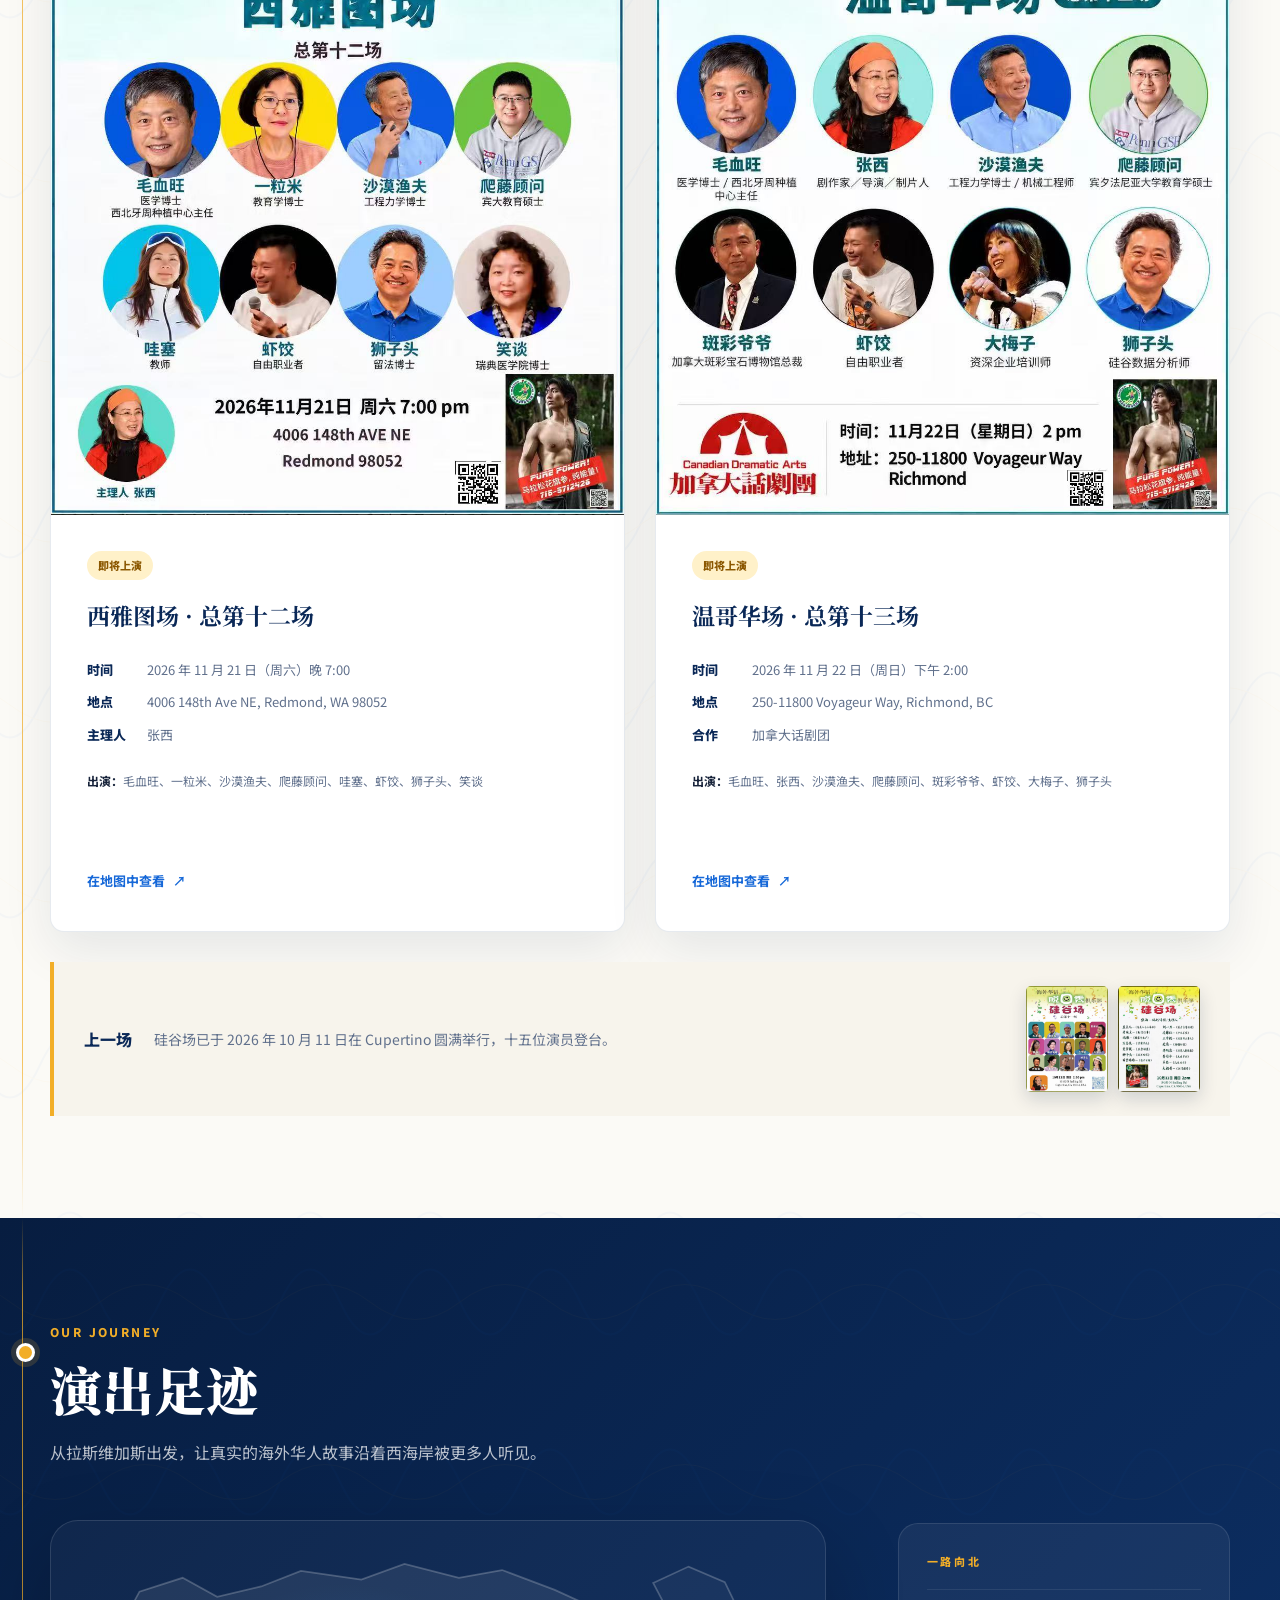
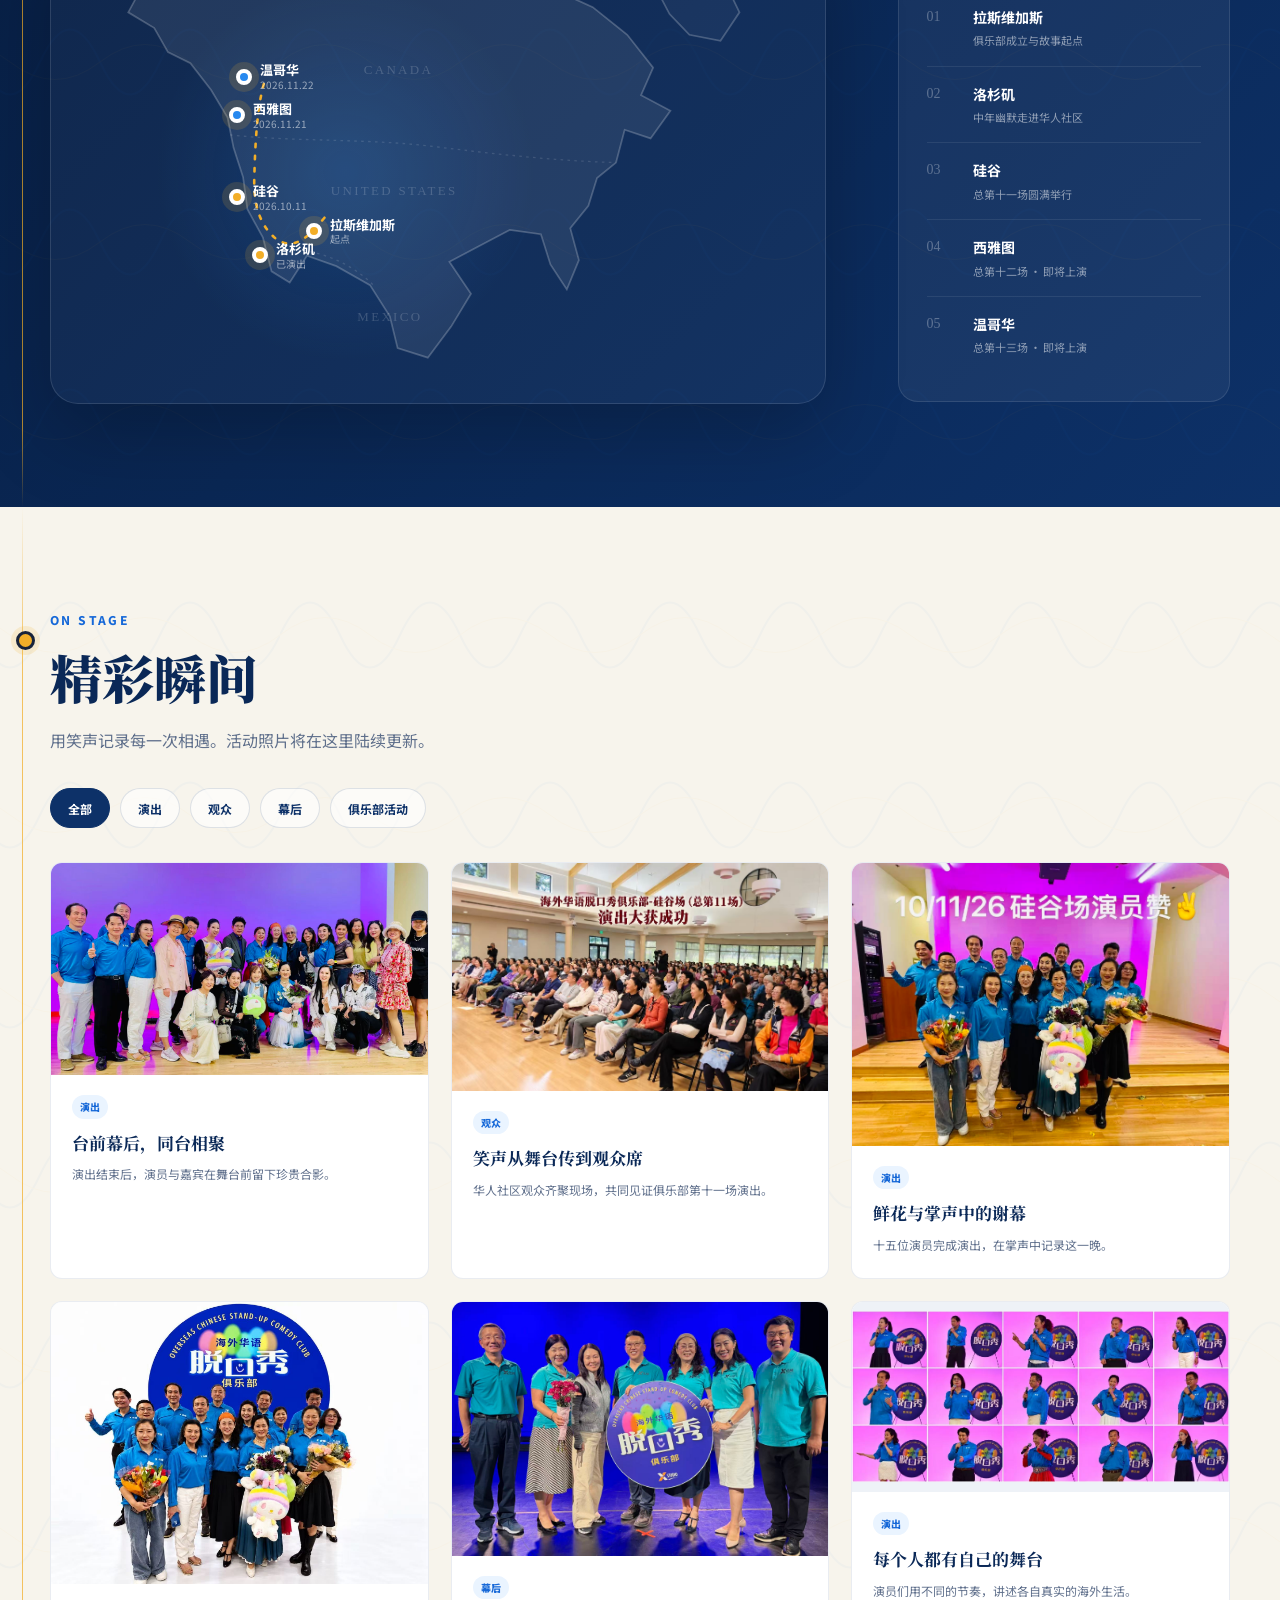
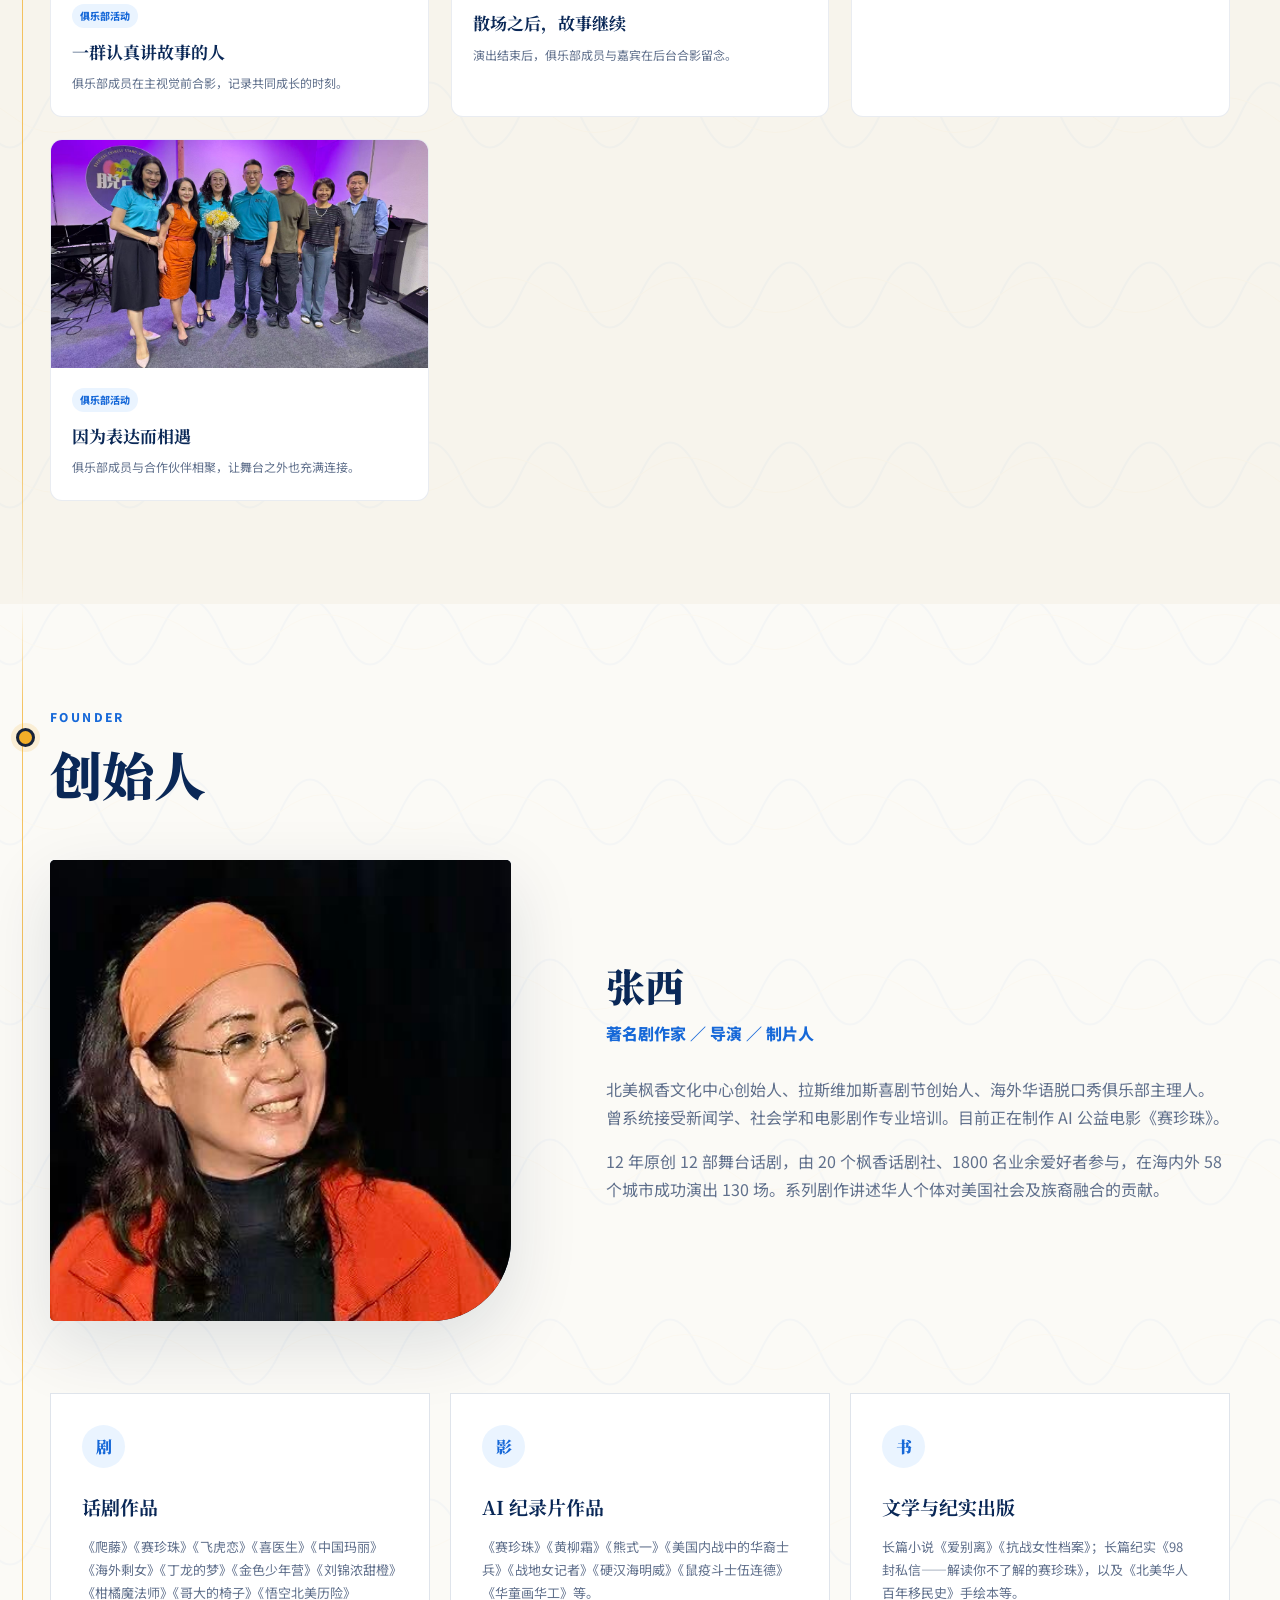
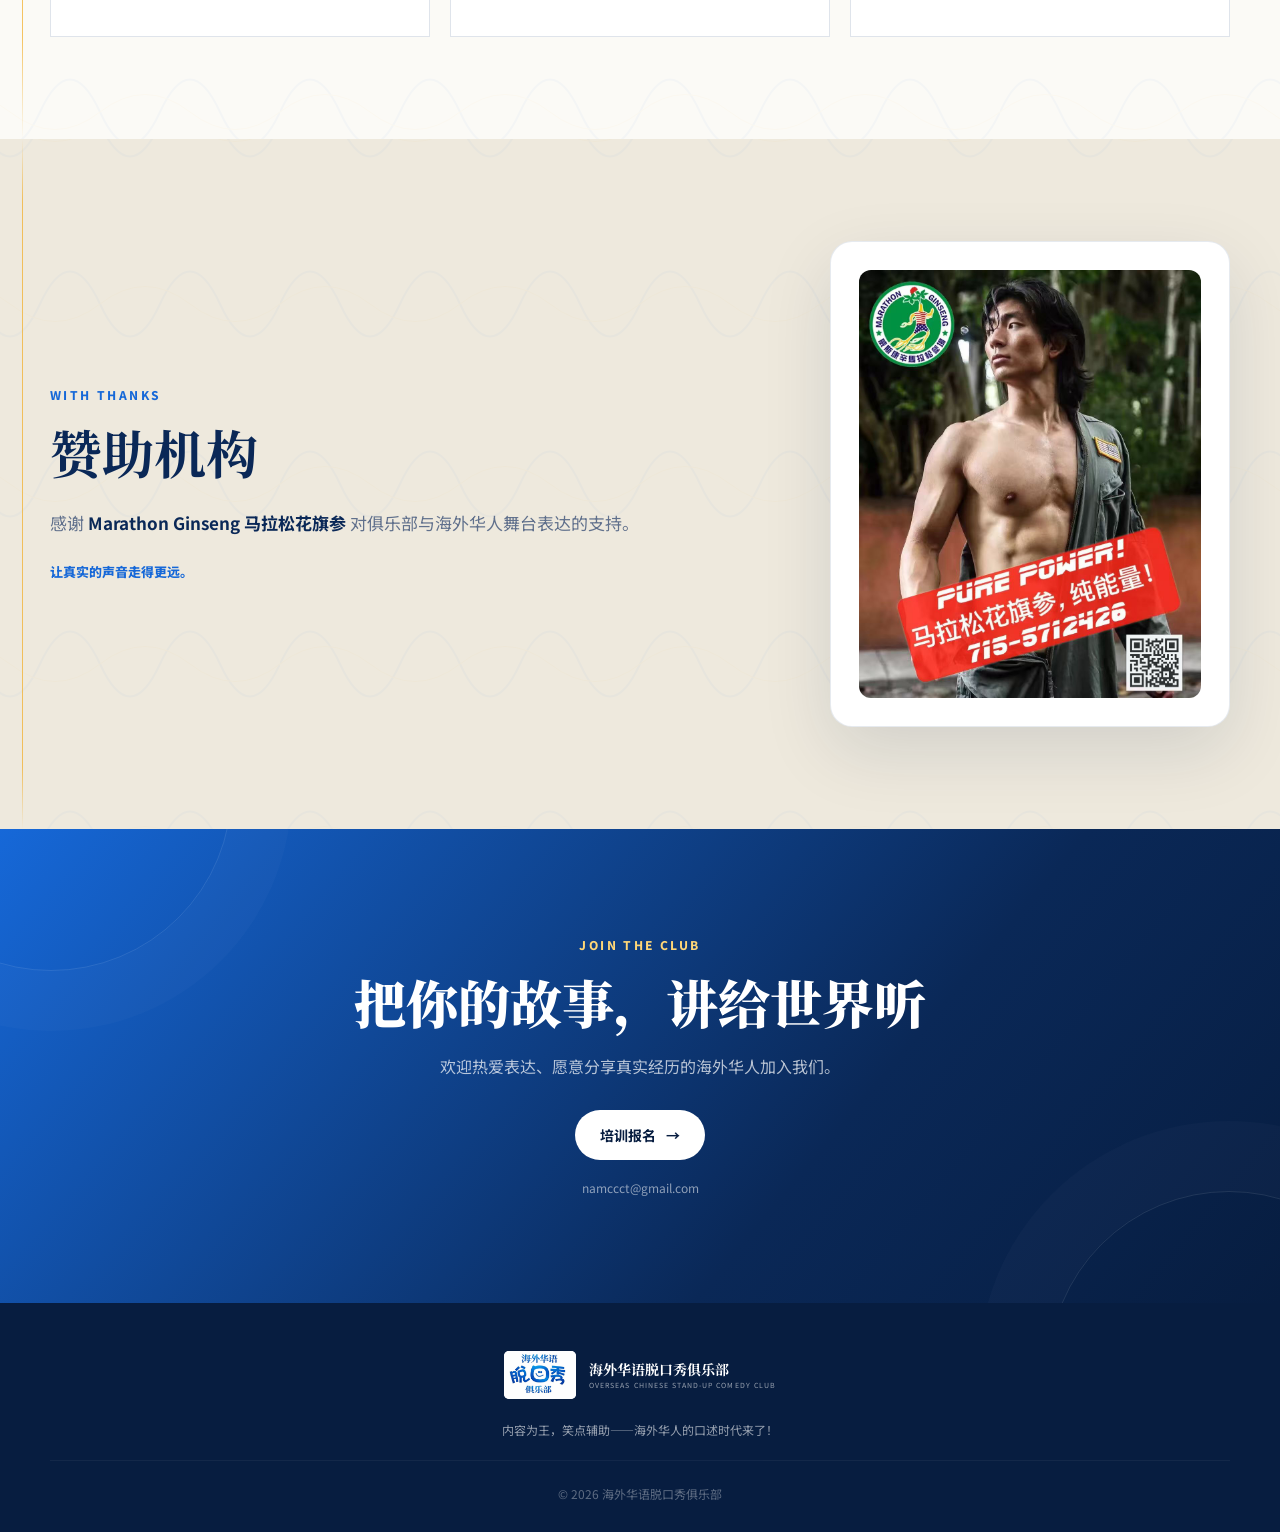
==== commit 1440e7e9: "Update show cast lists" ====
--- a/index.html
+++ b/index.html
@@ -271,7 +271,7 @@
                   <div><dt>地点</dt><dd>4006 148th Ave NE, Redmond, WA 98052</dd></div>
                   <div><dt>主理人</dt><dd>张西</dd></div>
                 </dl>
-                <p class="cast-list"><strong>出演：</strong>毛血旺、一粒米、沙漠渔夫、爬藤顾问、哇塞、虾饺、狮子头、笑谈、老布</p>
+                <p class="cast-list"><strong>出演：</strong>毛血旺、一粒米、沙漠渔夫、爬藤顾问、哇塞、虾饺、狮子头、笑谈</p>
                 <a
                   class="text-link"
                   href="https://www.google.com/maps/search/?api=1&query=4006%20148th%20Ave%20NE%2C%20Redmond%2C%20WA%2098052"
@@ -293,7 +293,7 @@
                   <div><dt>地点</dt><dd>250-11800 Voyageur Way, Richmond, BC</dd></div>
                   <div><dt>合作</dt><dd>加拿大话剧团</dd></div>
                 </dl>
-                <p class="cast-list"><strong>出演：</strong>毛血旺、张西、沙漠渔夫、爬藤顾问、斑彩爷爷、虾饺、大梅子、狮子头、笑谈</p>
+                <p class="cast-list"><strong>出演：</strong>毛血旺、张西、沙漠渔夫、爬藤顾问、斑彩爷爷、虾饺、大梅子、狮子头</p>
                 <a
                   class="text-link"
                   href="https://www.google.com/maps/search/?api=1&query=250-11800%20Voyageur%20Way%2C%20Richmond%2C%20BC"
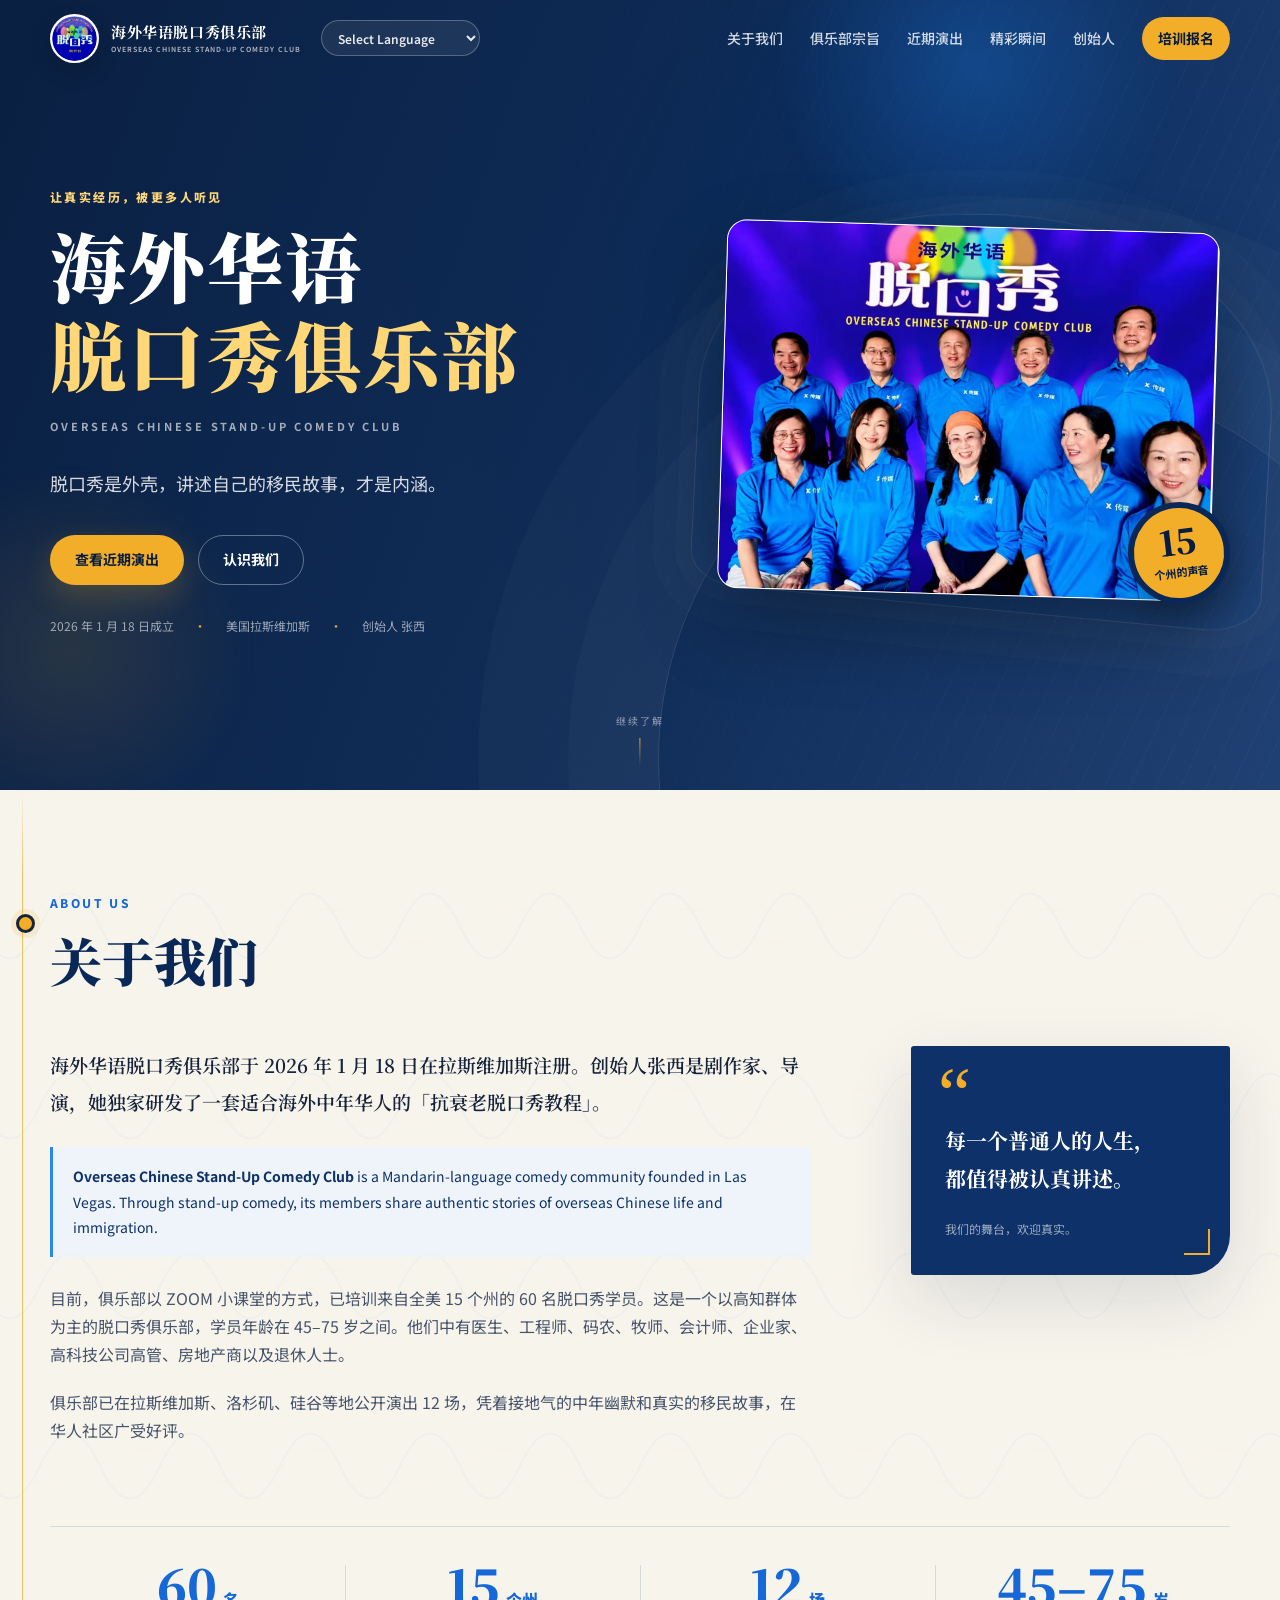
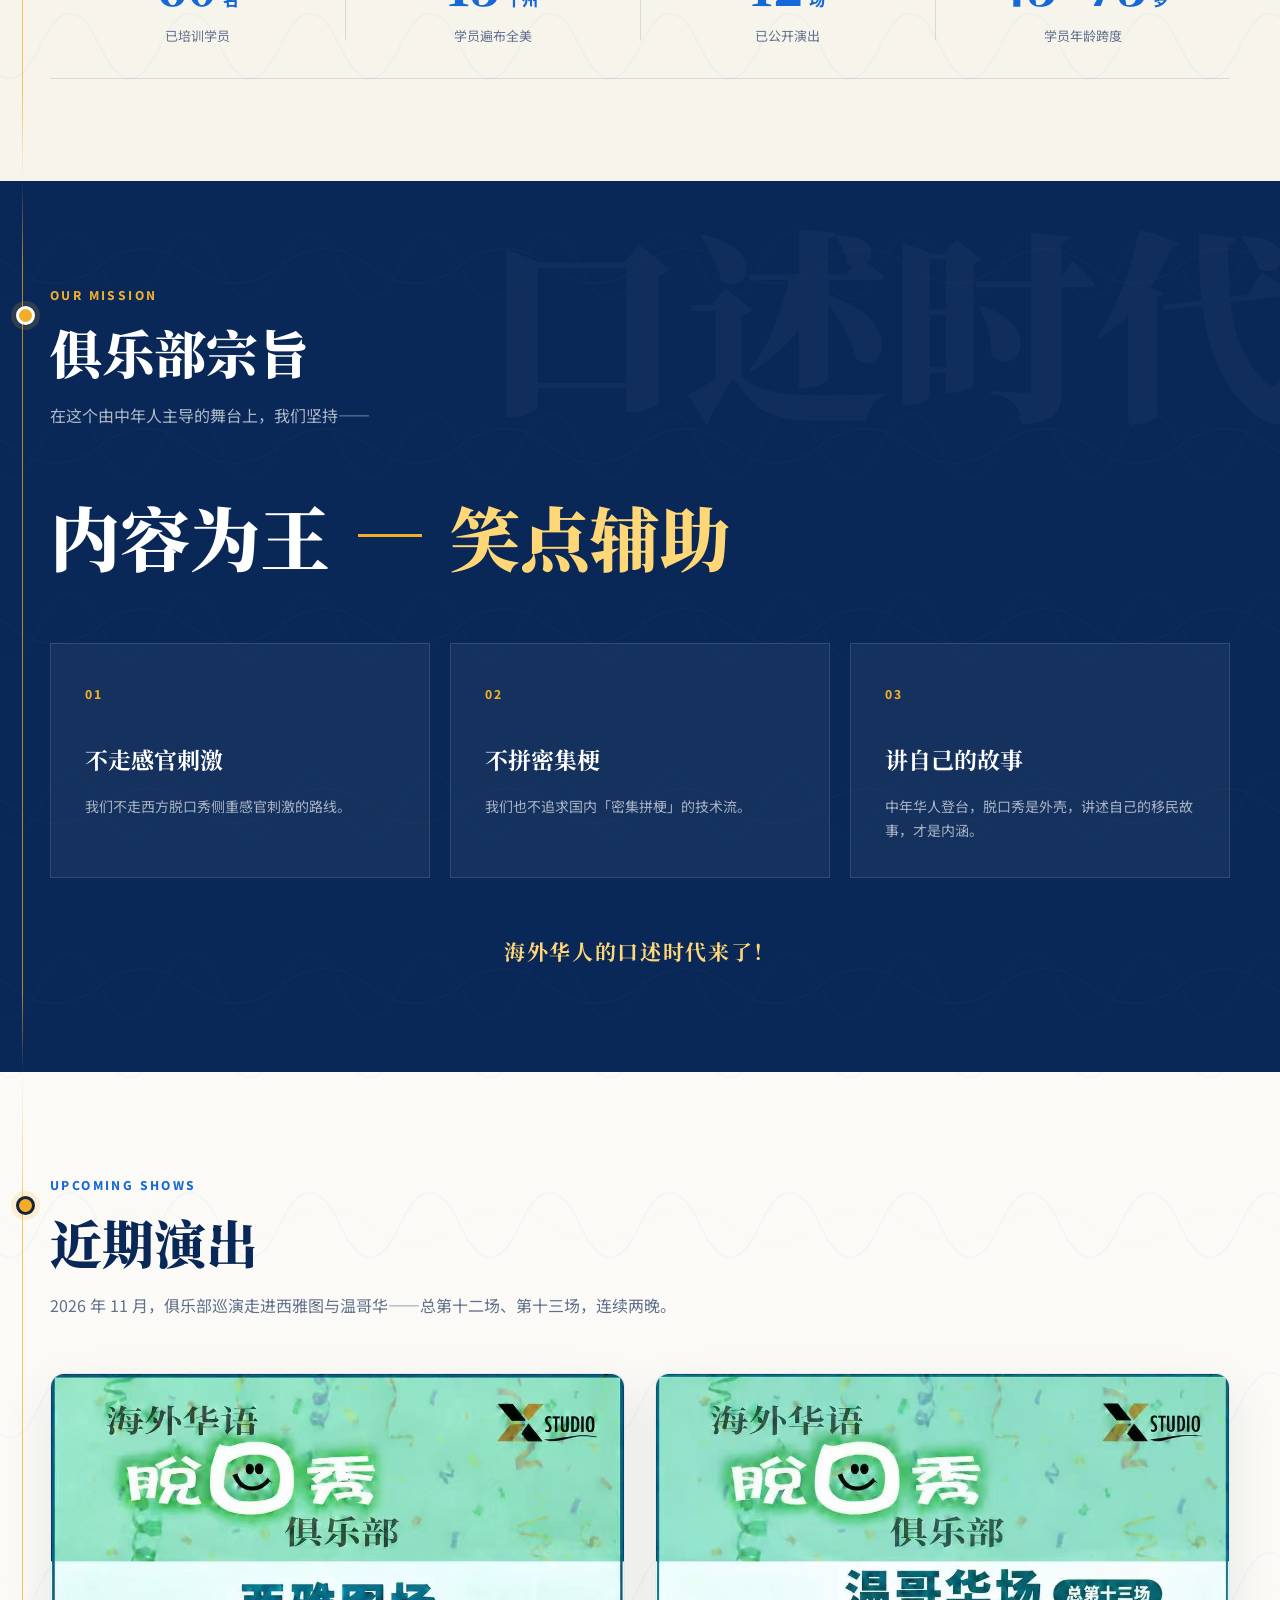
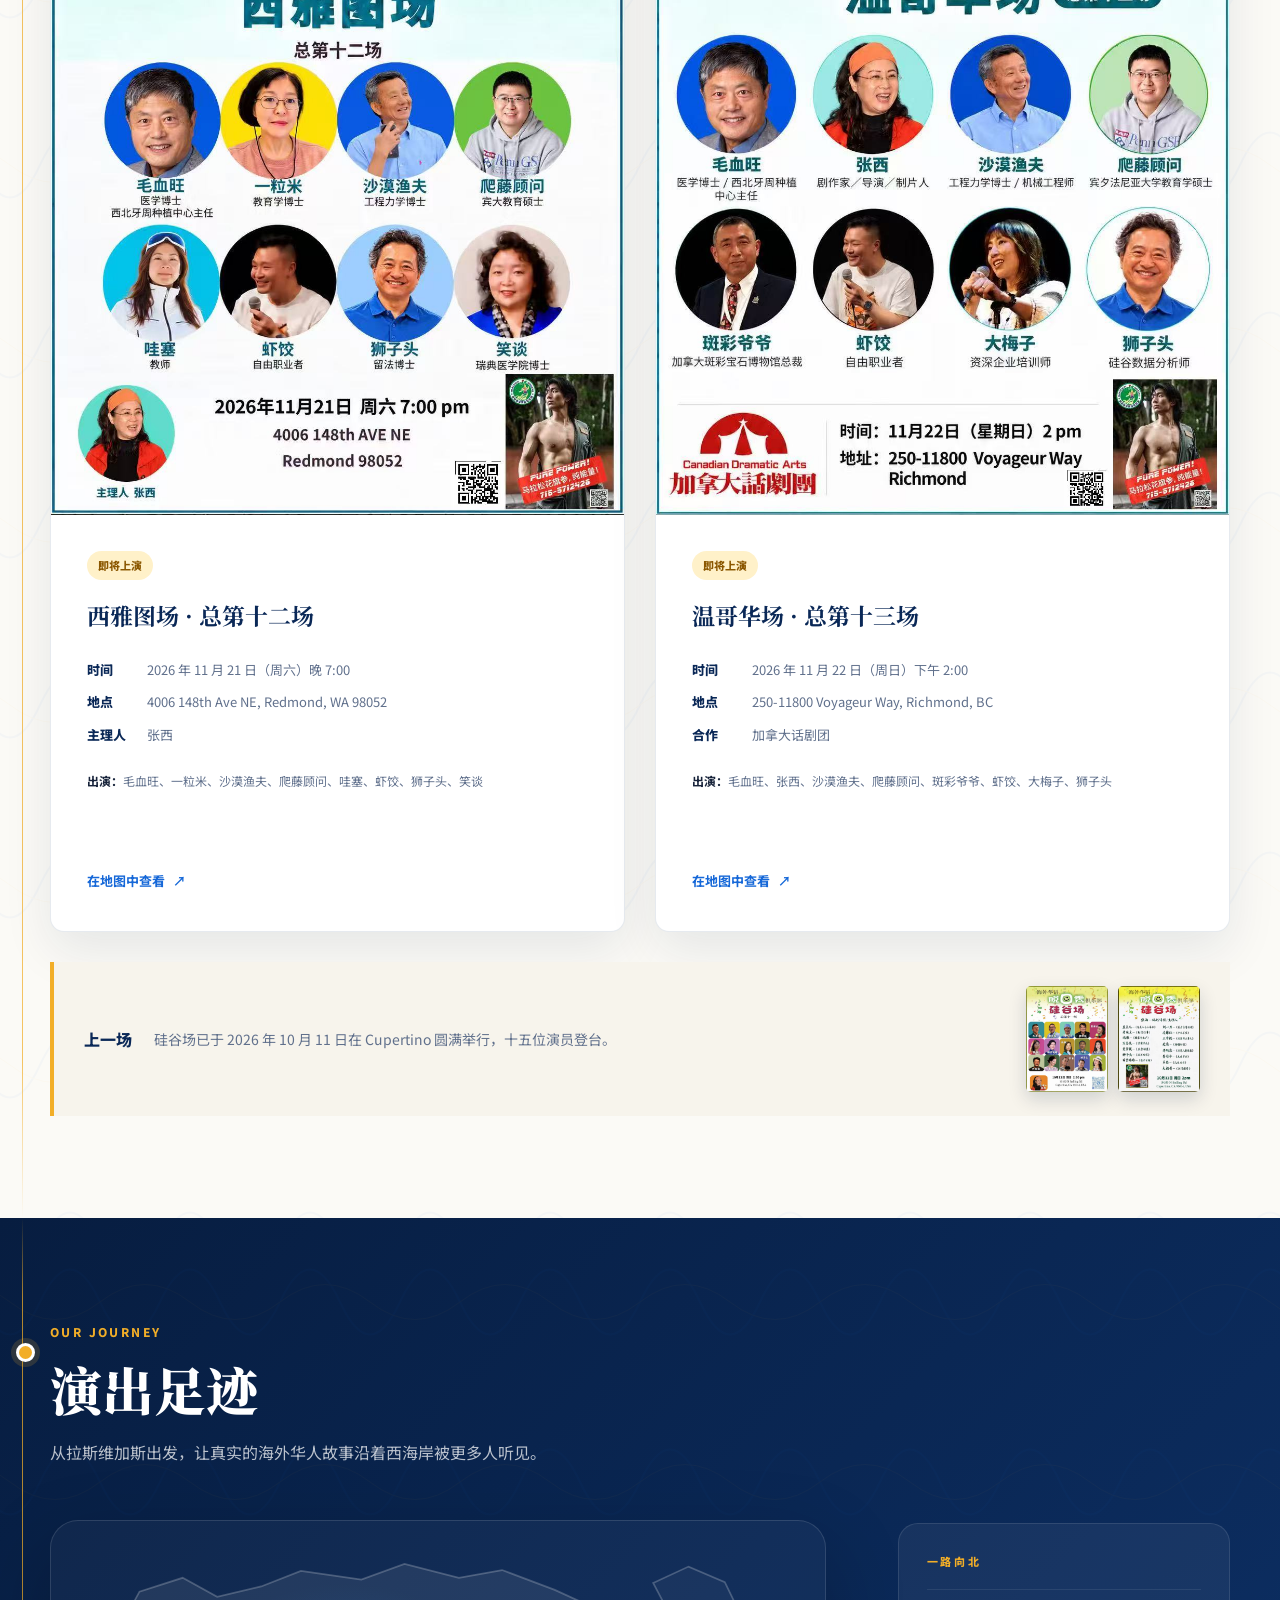
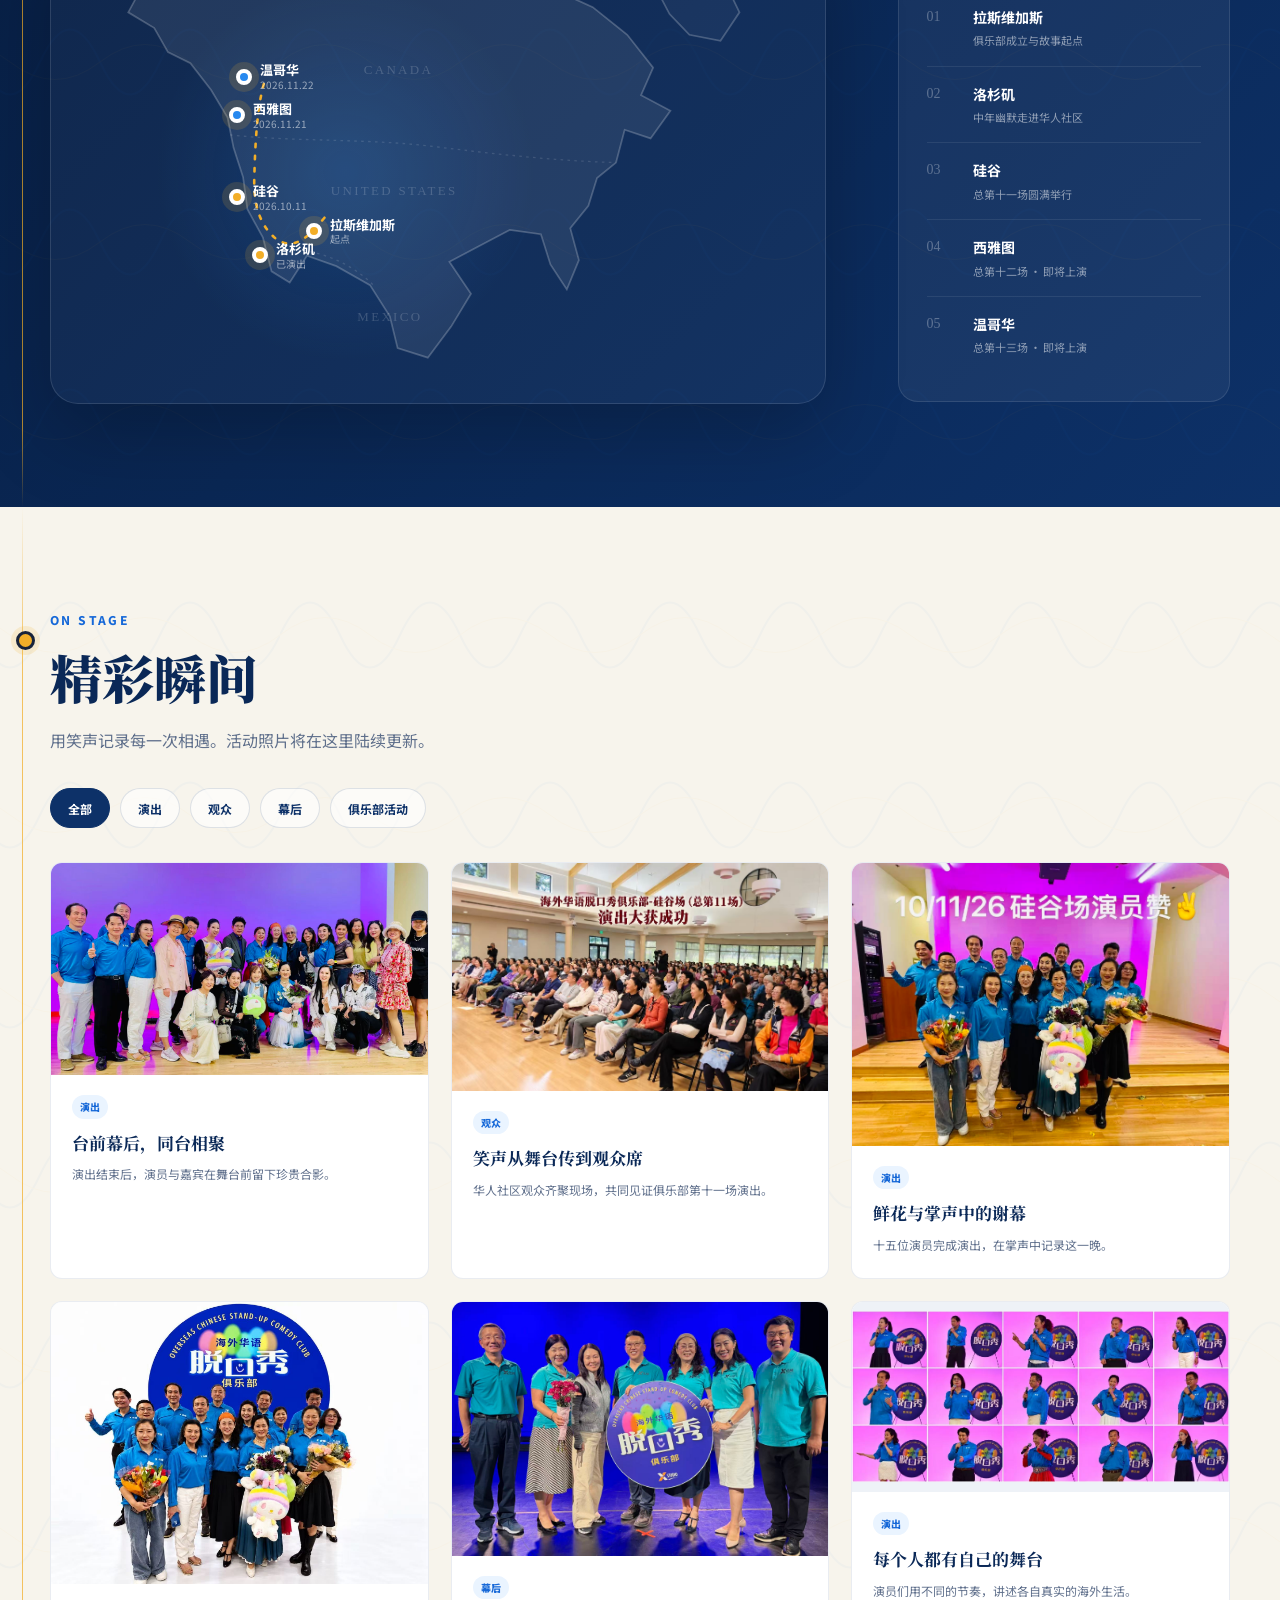
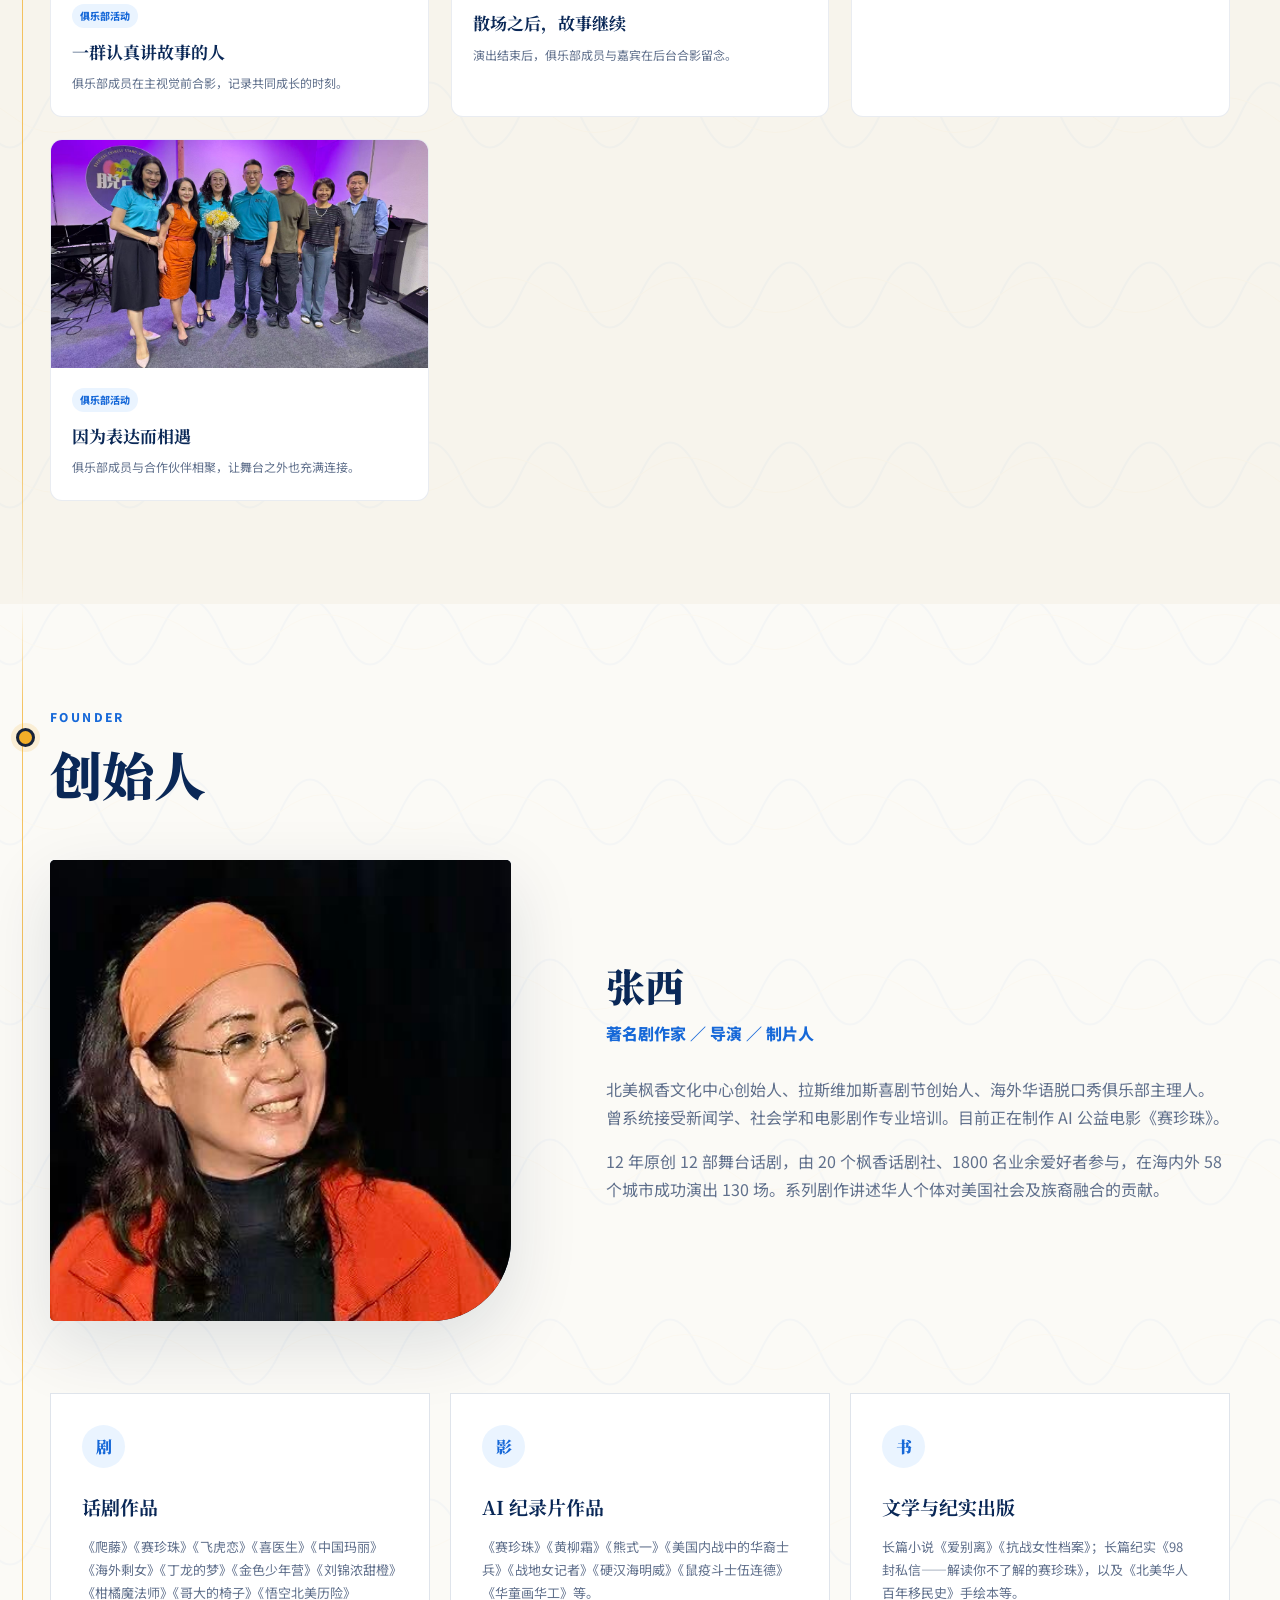
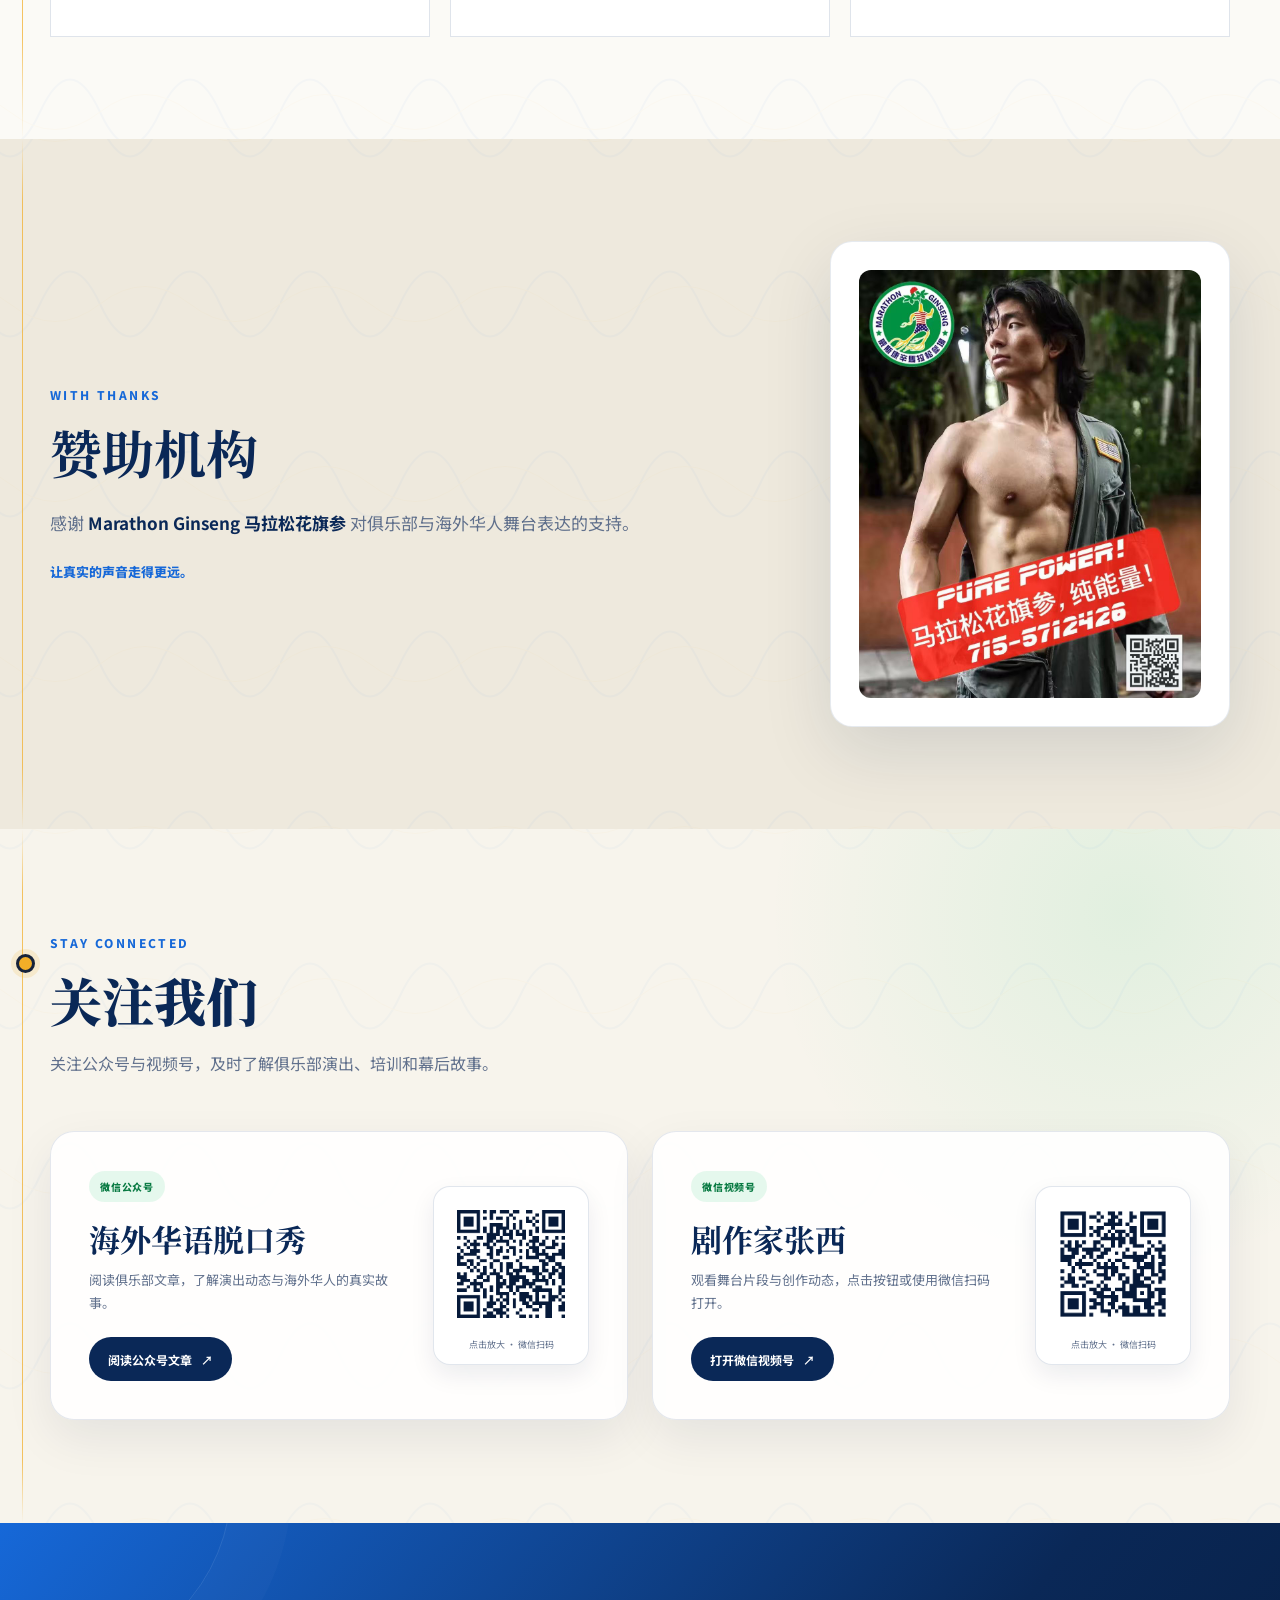
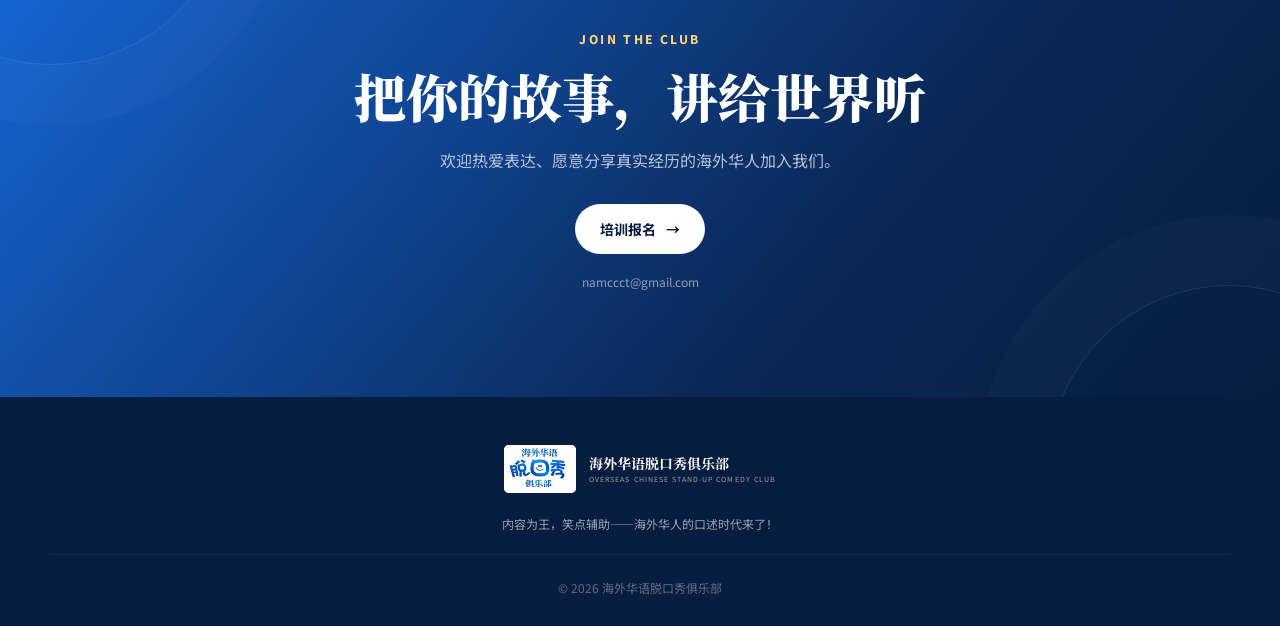
==== commit 348cfcc4: "Add WeChat follow section" ====
--- a/index.html
+++ b/index.html
@@ -67,7 +67,7 @@
             "description": "海外华语脱口秀俱乐部官方网站。内容为王，笑点辅助，通过华语脱口秀讲述海外华人的真实移民故事。",
             "inLanguage": ["zh-CN", "en"],
             "datePublished": "2026-11-07",
-            "dateModified": "2026-11-07",
+            "dateModified": "2026-11-12",
             "about": {
               "@id": "https://cathylixi.github.io/overseas-chinese-comedy-club/#organization"
             }
@@ -81,7 +81,7 @@
       href="https://fonts.googleapis.com/css2?family=Noto+Sans+SC:wght@400;500;600;700;800&family=Noto+Serif+SC:wght@600;700;900&display=swap"
       rel="stylesheet"
     />
-    <link rel="stylesheet" href="styles.css?v=20261109-posters" />
+    <link rel="stylesheet" href="styles.css?v=20261112-social" />
     <script src="script.js?v=20261107-qr2" defer></script>
   </head>
   <body class="page-zh" data-language="zh">
@@ -460,6 +460,48 @@
         </div>
       </section>
 
+      <section class="section social-follow" id="follow" aria-labelledby="follow-title">
+        <div class="section-inner">
+          <div class="section-heading reveal">
+            <p class="kicker">STAY CONNECTED</p>
+            <h2 id="follow-title">关注我们</h2>
+            <p>关注公众号与视频号，及时了解俱乐部演出、培训和幕后故事。</p>
+          </div>
+
+          <div class="social-grid">
+            <article class="social-card reveal">
+              <div class="social-card-copy">
+                <span class="social-platform">微信公众号</span>
+                <h3>海外华语脱口秀</h3>
+                <p>阅读俱乐部文章，了解演出动态与海外华人的真实故事。</p>
+                <a class="button social-link" href="https://mp.weixin.qq.com/s/e-GUSrNV32XpusEhAQuHiQ" target="_blank" rel="noopener noreferrer">
+                  阅读公众号文章 <span aria-hidden="true">↗</span>
+                </a>
+              </div>
+              <button class="social-qr-button" type="button" data-qr-lightbox data-qr-src="assets/images/wechat-official-account-qr.png" data-qr-title="扫码阅读微信公众号文章" aria-label="点击放大海外华语脱口秀公众号二维码">
+                <img src="assets/images/wechat-official-account-qr.png" width="738" height="738" alt="海外华语脱口秀微信公众号文章二维码" loading="lazy" />
+                <small>点击放大 · 微信扫码</small>
+              </button>
+            </article>
+
+            <article class="social-card reveal">
+              <div class="social-card-copy">
+                <span class="social-platform">微信视频号</span>
+                <h3>剧作家张西</h3>
+                <p>观看舞台片段与创作动态，点击按钮或使用微信扫码打开。</p>
+                <a class="button social-link" href="https://weixin.qq.com/sph/AcC09RyQeP" target="_blank" rel="noopener noreferrer">
+                  打开微信视频号 <span aria-hidden="true">↗</span>
+                </a>
+              </div>
+              <button class="social-qr-button" type="button" data-qr-lightbox data-qr-src="assets/images/wechat-channel-qr.png" data-qr-title="扫码打开剧作家张西视频号" aria-label="点击放大剧作家张西视频号二维码">
+                <img src="assets/images/wechat-channel-qr.png" width="666" height="666" alt="剧作家张西微信视频号二维码" loading="lazy" />
+                <small>点击放大 · 微信扫码</small>
+              </button>
+            </article>
+          </div>
+        </div>
+      </section>
+
       <section class="cta-section" aria-labelledby="cta-title">
         <div class="cta-inner reveal">
           <p class="kicker">JOIN THE CLUB</p>
--- a/styles.css
+++ b/styles.css
@@ -1643,6 +1643,111 @@
   border-radius: 12px;
 }
 
+.social-follow {
+  background:
+    radial-gradient(circle at 88% 12%, rgba(7, 193, 96, 0.09), transparent 28%),
+    var(--cream);
+}
+
+.social-grid {
+  display: grid;
+  grid-template-columns: repeat(2, minmax(0, 1fr));
+  gap: 24px;
+}
+
+.social-card {
+  min-width: 0;
+  display: grid;
+  grid-template-columns: minmax(0, 1fr) 156px;
+  gap: clamp(22px, 3vw, 34px);
+  align-items: center;
+  padding: clamp(24px, 3.5vw, 38px);
+  background: rgba(255, 255, 255, 0.9);
+  border: 1px solid rgba(13, 49, 104, 0.11);
+  border-radius: 24px;
+  box-shadow: 0 18px 48px rgba(7, 29, 64, 0.08);
+}
+
+.social-card-copy {
+  min-width: 0;
+}
+
+.social-platform {
+  display: inline-flex;
+  padding: 7px 11px;
+  color: #087a42;
+  background: rgba(7, 193, 96, 0.1);
+  border-radius: 999px;
+  font-size: 10px;
+  font-weight: 800;
+  letter-spacing: 0.08em;
+}
+
+.social-card h3 {
+  margin: 18px 0 10px;
+  color: var(--navy-900);
+  font-family: var(--serif);
+  font-size: clamp(24px, 2.6vw, 31px);
+  line-height: 1.25;
+}
+
+.social-card p {
+  margin: 0;
+  color: var(--muted);
+  font-size: 13px;
+}
+
+.social-link {
+  min-height: 44px;
+  margin-top: 23px;
+  padding: 0 18px;
+  gap: 9px;
+  color: var(--white);
+  background: var(--navy-900);
+  font-size: 12px;
+}
+
+.social-link:hover,
+.social-link:focus-visible {
+  color: var(--white);
+  background: #087a42;
+  box-shadow: 0 12px 28px rgba(7, 122, 66, 0.18);
+}
+
+.social-qr-button {
+  width: 100%;
+  display: block;
+  padding: 10px 10px 12px;
+  color: var(--muted);
+  background: var(--white);
+  border: 1px solid rgba(13, 49, 104, 0.12);
+  border-radius: 17px;
+  box-shadow: 0 10px 25px rgba(7, 29, 64, 0.08);
+  font: inherit;
+  cursor: zoom-in;
+  transition: transform 160ms ease, box-shadow 160ms ease;
+}
+
+.social-qr-button:hover,
+.social-qr-button:focus-visible {
+  transform: translateY(-3px);
+  box-shadow: 0 15px 32px rgba(7, 29, 64, 0.14);
+}
+
+.social-qr-button img {
+  width: 100%;
+  height: auto;
+  display: block;
+  border-radius: 9px;
+}
+
+.social-qr-button small {
+  display: block;
+  margin-top: 8px;
+  font-size: 9px;
+  line-height: 1.35;
+}
+
 .training-dialog {
   width: min(860px, calc(100vw - clamp(24px, 6vw, 72px)));
   max-width: none;
@@ -2327,7 +2432,8 @@
   }
 
   .principles-grid,
-  .works-grid {
+  .works-grid,
+  .social-grid {
     grid-template-columns: 1fr;
   }
 
@@ -2635,6 +2741,19 @@
 
   .sponsor-visual {
     max-width: 320px;
+  }
+
+  .social-card {
+    grid-template-columns: 1fr;
+  }
+
+  .social-qr-button {
+    width: min(210px, 100%);
+    justify-self: center;
+  }
+
+  .social-link {
+    width: 100%;
   }
 
   .training-dialog {
